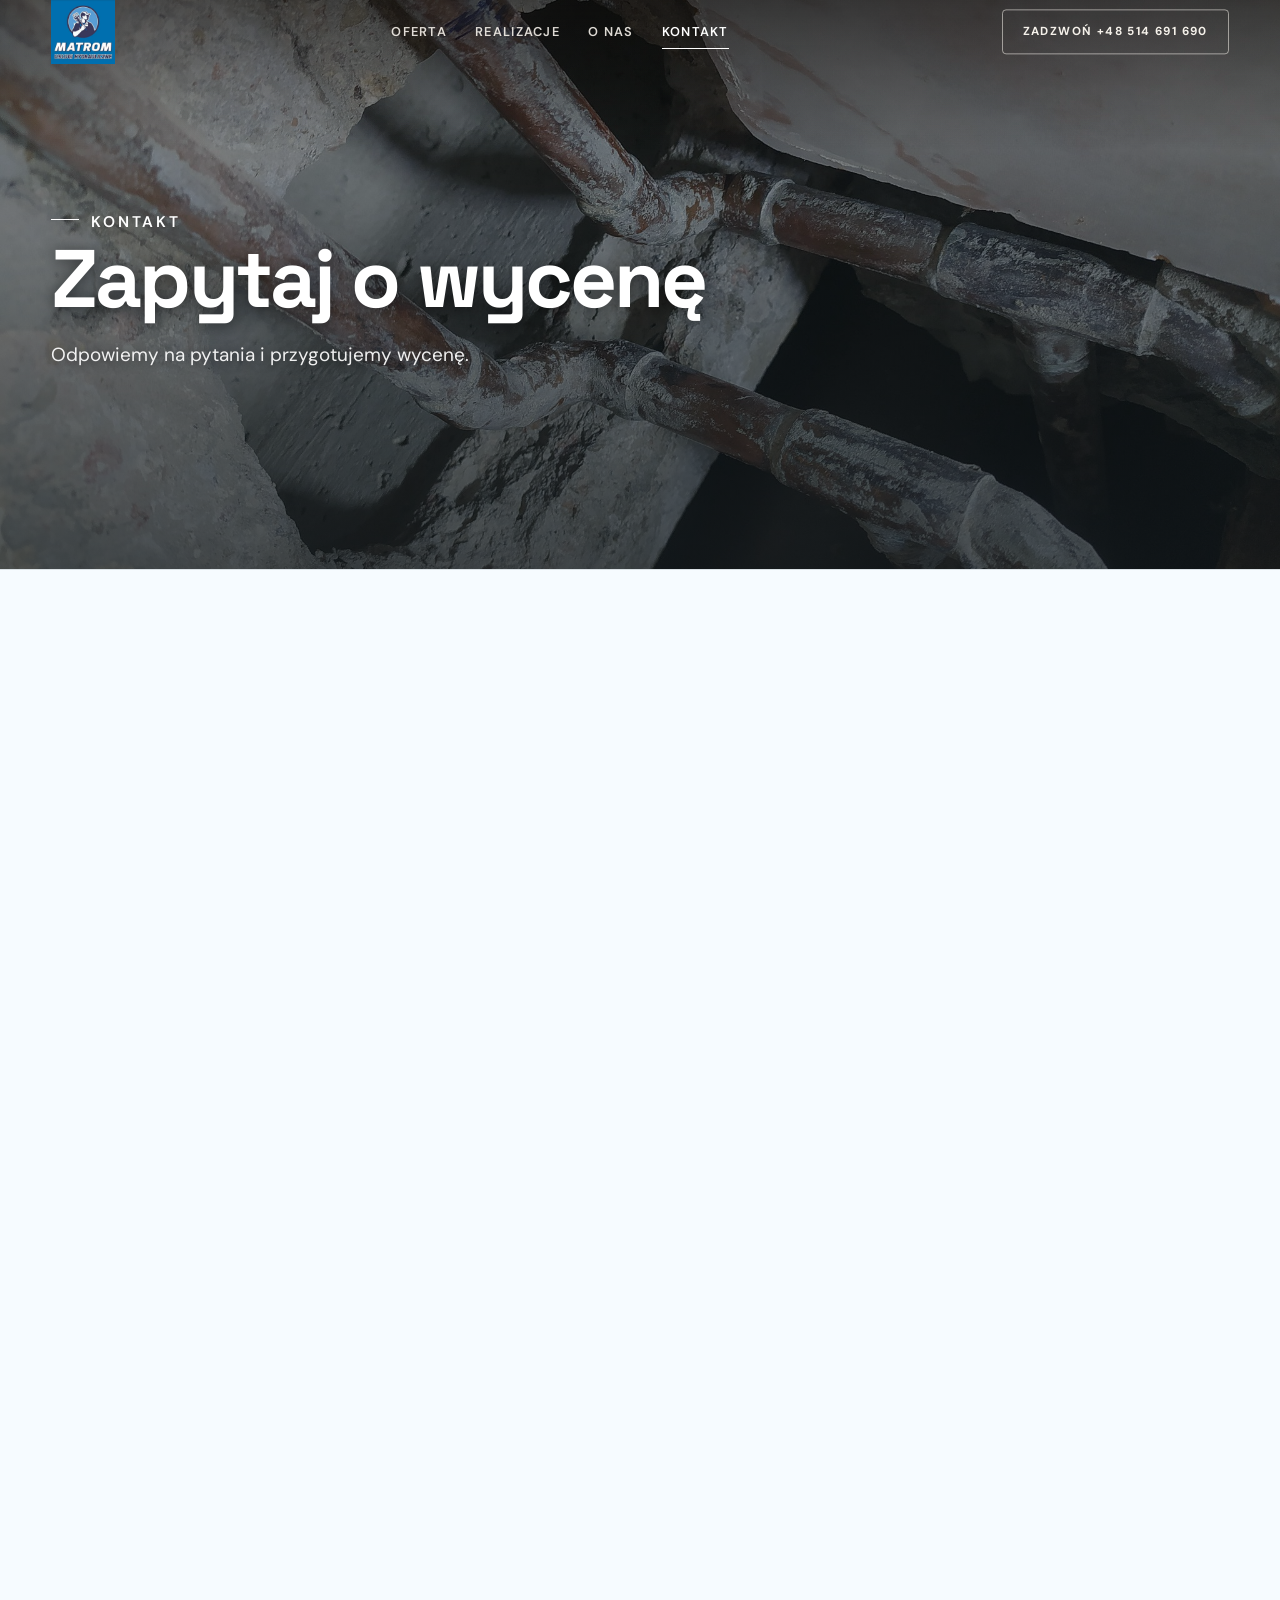
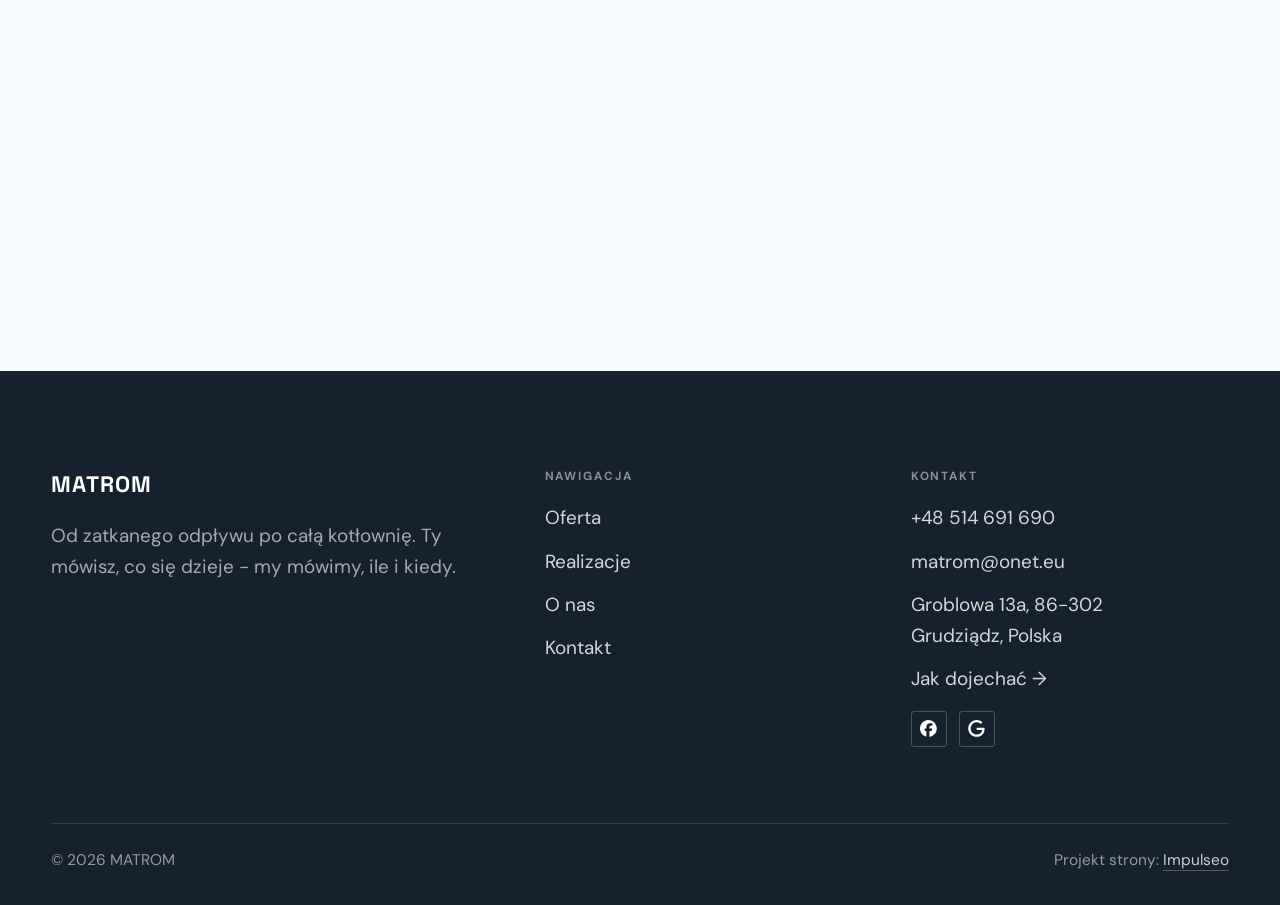
==== kontakt.html @ 79062c72 "Strona demo: matrom" ====
<!DOCTYPE html>
<html lang="pl">
<head>
<meta charset="UTF-8">
<meta name="viewport" content="width=device-width, initial-scale=1.0">
<title>Kontakt - MATROM</title>
<meta name="description" content="Kontakt MATROM - Groblowa 13a, 86-302 Grudziądz, Polska">
<link rel="canonical" href="https://kris20032.github.io/matrom/kontakt.html">
<meta name="robots" content="noindex, nofollow">
<meta property="og:type" content="website">
<meta property="og:locale" content="pl_PL">
<meta property="og:site_name" content="MATROM">
<meta property="og:title" content="Kontakt - MATROM">
<meta property="og:description" content="Kontakt MATROM - Groblowa 13a, 86-302 Grudziądz, Polska">
<meta property="og:url" content="https://kris20032.github.io/matrom/kontakt.html">
<meta property="og:image" content="https://kris20032.github.io/matrom/img/og.jpg">
<meta property="og:image:width" content="1200">
<meta property="og:image:height" content="630">
<meta name="twitter:card" content="summary_large_image">
<link rel="preconnect" href="https://fonts.googleapis.com">
<link rel="preconnect" href="https://fonts.gstatic.com" crossorigin>
<link href="https://fonts.googleapis.com/css2?family=Space+Grotesk:wght@500;600;700&family=DM+Sans:opsz,wght@9..40,400;9..40,500;9..40,600&display=swap" rel="stylesheet">
<link rel="stylesheet" href="assets/styles.css?v=ff5a35a8">
</head>
<body>

<header class="nav">
  <div class="wrap nav-inner">
    <a class="brand brand-has-logo" href="index.html"><img class="brand-logo" src="img/logo.jpg" alt="MATROM" width="720" height="720" decoding="async"></a>
    <nav class="nav-links">
      <a href="oferta.html">Oferta</a>
      <a href="realizacje.html">Realizacje</a>
      <a href="o-nas.html">O nas</a>
      <a href="kontakt.html" class="active" aria-current="page">Kontakt</a>
      <a href="tel:+48514691690" class="btn btn-accent">Zadzwoń +48 514 691 690</a>
    </nav>
    <button class="nav-toggle" aria-label="Menu"><span></span><span></span><span></span></button>
  </div>
</header>

<main>
<section class="pagehead">
  <img src="img/g1.jpg" alt="MATROM - Zapytaj o wycenę" width="2048" height="1536" decoding="async">
  <div class="wrap">
    <span class="eyebrow">Kontakt</span>
    <h1>Zapytaj o wycenę</h1>
    <p>Odpowiemy na pytania i przygotujemy wycenę.</p>
  </div>
</section>
<section>
  <div class="wrap contact-grid">
    <div class="reveal">
      <span class="eyebrow">Dane kontaktowe</span>
      <h2 style="margin:var(--space-4) 0 var(--space-6)">MATROM</h2>
      <div class="info-list">
        <div class="info-row"><div class="ic"><svg class="ico-tel" width="16" height="16" viewBox="0 0 24 24" fill="none" aria-hidden="true"><path d="M6.6 10.8a15.5 15.5 0 0 0 6.6 6.6l2.2-2.2a1 1 0 0 1 1-.24 11.4 11.4 0 0 0 3.6.58 1 1 0 0 1 1 1V20a1 1 0 0 1-1 1A17 17 0 0 1 3 4a1 1 0 0 1 1-1h3.5a1 1 0 0 1 1 1c0 1.25.2 2.46.58 3.6a1 1 0 0 1-.25 1l-2.23 2.2Z" fill="currentColor"/></svg></div><div><div class="lbl">Telefon</div><a class="val" href="tel:+48514691690">+48 514 691 690</a></div></div>
        <div class="info-row"><div class="ic"><svg class="ico-mail" width="16" height="16" viewBox="0 0 24 24" fill="none" aria-hidden="true"><rect x="3.2" y="5.5" width="17.6" height="13" rx="1.6" stroke="currentColor" stroke-width="1.6"/><path d="M4 7l8 6 8-6" stroke="currentColor" stroke-width="1.6" stroke-linecap="round" stroke-linejoin="round"/></svg></div><div><div class="lbl">E-mail</div><a class="val" href="mailto:matrom@onet.eu">matrom@onet.eu</a></div></div>
        <div class="info-row"><div class="ic"><svg class="ico-pin" width="16" height="16" viewBox="0 0 24 24" fill="none" aria-hidden="true"><path d="M12 21s7-6.1 7-11.5A7 7 0 0 0 5 9.5C5 14.9 12 21 12 21Z" stroke="currentColor" stroke-width="1.6" fill="none"/><circle cx="12" cy="9.5" r="2.4" fill="currentColor"/></svg></div><div><div class="lbl">Adres</div><div class="val">Groblowa 13a, 86-302 Grudziądz, Polska</div></div></div>
      </div>
    </div>
    <div class="reveal">
      <form class="form" action="https://formsubmit.co/matrom@onet.eu" method="POST">
        <input type="hidden" name="_subject" value="Zapytanie ze strony MATROM">
        <input type="hidden" name="_captcha" value="false">
        <input type="hidden" name="_template" value="table">
        <div class="fld"><label for="name">Imię / firma</label><input id="name" name="name" type="text" placeholder="np. Jan Kowalski" required></div>
        <div class="fld"><label for="email">E-mail</label><input id="email" name="email" type="email" placeholder="adres@email.pl" required></div>
        <div class="fld"><label for="phone">Telefon</label><input id="phone" name="phone" type="tel" placeholder="+48 ..."></div>
        <div class="fld"><label for="msg">Czego dotyczy zapytanie?</label><textarea id="msg" name="message" placeholder="Napisz krótko, w czym możemy pomóc" required></textarea></div>
        <button type="submit" class="btn btn-accent" style="width:100%;justify-content:center">Wyślij zapytanie <span class="arr">→</span></button>
        <p class="note">Wiadomość trafi bezpośrednio do nas. Można też zadzwonić: +48 514 691 690.</p>
      </form>
    </div>
  </div>
</section>
<section style="padding-top:0">
  <div class="wrap reveal">
    <iframe class="map" title="MATROM - Grudziądz" src="https://maps.google.com/maps?q=53.4782203%2C18.7624123&z=15&output=embed" loading="lazy" referrerpolicy="no-referrer-when-downgrade"></iframe>
  </div>
</section>
</main>

<footer>
  <div class="wrap">
    <div class="foot-grid">
      <div class="foot-brand">
        <div class="name">MATROM</div>
        <p>Od zatkanego odpływu po całą kotłownię. Ty mówisz, co się dzieje - my mówimy, ile i kiedy.</p>
      </div>
      <div class="foot-col">
        <h4>Nawigacja</h4>
        <a href="oferta.html">Oferta</a>
        <a href="realizacje.html">Realizacje</a>
        <a href="o-nas.html">O nas</a>
        <a href="kontakt.html">Kontakt</a>
      </div>
      <div class="foot-col">
        <h4>Kontakt</h4>
        <a href="tel:+48514691690">+48 514 691 690</a>
        <a href="mailto:matrom@onet.eu">matrom@onet.eu</a>
        <p>Groblowa 13a, 86-302 Grudziądz, Polska</p>
        <a href="https://maps.google.com/?cid=7951324744864087334&g_mp=Cidnb29nbGUubWFwcy5wbGFjZXMudjEuUGxhY2VzLlNlYXJjaFRleHQQAhgEIAA" target="_blank" rel="noopener">Jak dojechać →</a>
      <div class="foot-soc">
        <a class="soc" href="https://www.facebook.com/MatromMateuszWisniewski/?locale=pl_PL" target="_blank" rel="noopener" aria-label="Facebook - MATROM"><svg viewBox="0 0 24 24" aria-hidden="true" focusable="false"><path d="M9.101 23.691v-7.98H6.627v-3.667h2.474v-1.58c0-4.085 1.848-5.978 5.858-5.978.401 0 .955.042 1.468.103a8.68 8.68 0 0 1 1.141.195v3.325a8.623 8.623 0 0 0-.653-.036 26.805 26.805 0 0 0-.733-.009c-.707 0-1.259.096-1.675.309a1.686 1.686 0 0 0-.679.622c-.258.42-.374.995-.374 1.752v1.297h3.919l-.386 2.103-.287 1.564h-3.246v8.245C19.396 23.238 24 18.179 24 12.044c0-6.627-5.373-12-12-12s-12 5.373-12 12c0 5.628 3.874 10.35 9.101 11.647Z" fill="currentColor"/></svg></a>
        <a class="soc" href="https://maps.google.com/?cid=7951324744864087334&g_mp=Cidnb29nbGUubWFwcy5wbGFjZXMudjEuUGxhY2VzLlNlYXJjaFRleHQQAhgEIAA" target="_blank" rel="noopener" aria-label="Google - MATROM"><svg viewBox="0 0 24 24" aria-hidden="true" focusable="false"><path d="M12.48 10.92v3.28h7.84c-.24 1.84-.853 3.187-1.787 4.133-1.147 1.147-2.933 2.4-6.053 2.4-4.827 0-8.6-3.893-8.6-8.72s3.773-8.72 8.6-8.72c2.6 0 4.507 1.027 5.907 2.347l2.307-2.307C18.747 1.44 16.133 0 12.48 0 5.867 0 .307 5.387.307 12s5.56 12 12.173 12c3.573 0 6.267-1.173 8.373-3.36 2.16-2.16 2.84-5.213 2.84-7.667 0-.76-.053-1.467-.173-2.053H12.48z" fill="currentColor"/></svg></a>
      </div>
      </div>
    </div>
    <div class="foot-bot">
      <span>© 2026 MATROM</span>
      <span>Projekt strony: <a class="foot-credit" href="https://impulseo.pl" target="_blank" rel="noopener">Impulseo</a></span>
    </div>
  </div>
</footer>
<div class="sticky-call"><a class="sc-call" href="tel:+48514691690"><svg class="ico-tel" width="16" height="16" viewBox="0 0 24 24" fill="none" aria-hidden="true"><path d="M6.6 10.8a15.5 15.5 0 0 0 6.6 6.6l2.2-2.2a1 1 0 0 1 1-.24 11.4 11.4 0 0 0 3.6.58 1 1 0 0 1 1 1V20a1 1 0 0 1-1 1A17 17 0 0 1 3 4a1 1 0 0 1 1-1h3.5a1 1 0 0 1 1 1c0 1.25.2 2.46.58 3.6a1 1 0 0 1-.25 1l-2.23 2.2Z" fill="currentColor"/></svg> Zadzwoń</a><a class="sc-quote" href="kontakt.html">Umów termin</a></div>
<div class="demo-wazne" data-do="2026-10-12" data-cykl="3" hidden><svg class="dw-ico" width="13" height="13" viewBox="0 0 24 24" fill="none" aria-hidden="true"><circle cx="12" cy="12" r="8.6" stroke="currentColor" stroke-width="1.8"/><path d="M12 7.2V12l3.3 2" stroke="currentColor" stroke-width="1.8" stroke-linecap="round"/></svg><span class="dw-txt"></span></div>

<script src="assets/main.js"></script>
</body>
</html>
---- assets/styles.css ----
/* ============================================================
   STOLBASZ — premium, architektoniczny B2B fit-out
   Jasna paleta, zero brązu. System wg premium-web-craft.
   Projekt strony: Impulseo (impulseo.pl)
   ============================================================ */

:root{
  /* PALETA — jasna, architektoniczna, chłodna */
  --paper:#F4F6F8;          /* główne tło */
  --paper-2:#E7EBEF;        /* sekcje alternatywne (chłodny jasny szary) */
  --paper-3:#E7EBEF;        /* delikatne wypełnienia */
  --ink:#15212E;            /* tekst główny — chłodny grafit */
  --ink-soft:#243443;       /* nagłówki drugorzędne */
  --muted:#6B7785;          /* tekst poboczny */
  --line:rgba(21,33,46,.12);/* hairline */
  --accent:#E8A317;         /* stonowany petrol-slate — jedyny akcent */
  --accent-d:#C9870C;
  --accent-soft:rgba(232,163,23,.10);
  --dark:#15212E;           /* sekcje ciemne (stopka/CTA) */

  /* HOVER ZDJĘĆ — JEDEN standard dla całego silnika (decyzja K. 04.08.2026, artefakt z wariantami).
     AKTUALNE (K.+Szymon 09.08.2026, wybór z artefaktu 6 wariantów): zoom 1.05 przy 1.4s -
     przy tak długim czasie mocniejszy kadr NIE skacze, tylko „oddycha". Poprzedni standard
     (1.02 / .55s z 04.08) odbierany jako dynamiczny i szybki.
     Spoczynek lekko przygaszony, ale TYLKO tam, gdzie jest mysz (@media hover:hover) —
     na telefonie zdjęcia zostają w pełnej jasności. */
  --img-zoom:1.05;                   /* K.+Szymon 09.08: wariant F z artefaktu porównawczego */
  --img-rest:brightness(.95) saturate(.99);
  --img-hot:brightness(1.06) saturate(1.05);
  --img-dur:1.4s;                    /* K.+Szymon 09.08 (wariant F): powoli = elegancko */
  --img-ease:cubic-bezier(.16,.84,.44,1);  /* miękki ogon, efekt „oddychania" */

  /* ODSTĘPY — skala 4/8 */
  --space-1:4px; --space-2:8px; --space-3:12px; --space-4:16px; --space-5:24px;
  --space-6:32px; --space-7:48px; --space-8:64px; --space-9:96px; --space-10:128px;

  /* TYPOGRAFIA — fluid clamp() (skala podbita 16.07.2026: większe, czytelniejsze litery — uwaga Adama) */
  --text-sm:clamp(.9rem,.87rem + .12vw,1rem);
  --text-base:clamp(1.08rem,1.04rem + .18vw,1.2rem);
  --text-lg:clamp(1.24rem,1.15rem + .34vw,1.44rem);
  --text-h3:clamp(1.34rem,1.22rem + .55vw,1.66rem);
  --text-h2:clamp(2.1rem,1.66rem + 2.1vw,3.1rem);
  --text-h1:clamp(2.9rem,2.1rem + 4vw,5.1rem);

  /* PROMIENIE — architektoniczne, raczej ostre */
  --r-sm:3px; --r-md:6px; --r-lg:10px;

  /* RUCH */
  --ease:cubic-bezier(.25,.46,.45,.94); --dur:.24s;

  /* CIENIE — miękkie, warstwowe */
  --sh-sm:0 1px 2px rgba(16,24,32,.04), 0 2px 8px rgba(16,24,32,.05);
  --sh-md:0 2px 6px rgba(16,24,32,.05), 0 12px 28px -8px rgba(16,24,32,.12);
  --sh-lg:0 6px 14px rgba(16,24,32,.07), 0 26px 56px -18px rgba(16,24,32,.22);

  --hairline:1px solid var(--line);

  --font-display:'Space Grotesk','Inter',sans-serif;
  --font-body:'DM Sans','Inter',sans-serif;
}

*{box-sizing:border-box;margin:0;padding:0}
html{scroll-behavior:smooth}
body{
  font-family:var(--font-body);
  font-size:var(--text-base);
  line-height:1.65;
  color:var(--ink);
  background:var(--paper);
  -webkit-font-smoothing:antialiased;
  text-rendering:optimizeLegibility;
}
img{max-width:100%;height:auto;display:block}  /* height:auto = width/height z atrybutów trzyma proporcje (TOP#12) */
a{color:inherit;text-decoration:none}

.wrap{width:min(92%,1180px);margin-inline:auto}
section{padding-block:clamp(52px,6.5vw,96px)}

h1,h2,h3{font-family:var(--font-display);font-weight:700;line-height:1.08;letter-spacing:-.02em;color:var(--ink)}
h1{font-size:var(--text-h1);letter-spacing:-.035em}
h2{font-size:var(--text-h2);letter-spacing:-.025em}
h3{font-size:var(--text-h3)}
/* MIARA — długość wiersza. WCAG 2.2 SC 1.4.8: max 80 znaków; Butterick: 45–90.
   68ch daje realnie 72–78 znaków polskiego tekstu, czyli z zapasem pod granicą.
   Wcześniej limit miał TYLKO <p> — <li>, <blockquote> i <dd> nie miały żadnego,
   i to jedyny powód, dla którego 23 bloki na dwóch oddanych stronach jadą po
   83–106 znaków w wierszu (pomiar 07.08.2026, bramka `miara`).
   ⚠️ Listy i definicje ograniczamy TYLKO bez klasy: `ul`/`ol` z klasą to u nas
   układ (siatki kafli, menu), a nie tekst ciągły — tam miarę wyznacza układ. */
/* 60ch, nie 68ch (K. 10.08): po zmianie fontów na węższe kroje (DM Sans i spółka)
   w 68ch mieściło się ~90 znaków - bramka pikselowa słusznie zgłaszała przekroczenie
   granicy 80. Pomiar na żywej przeglądarce: 60ch = 90 znaków, 53ch = ~78 znaków, czyli normę WCAG 1.4.8. */
:root{ --miara:53ch }
p{max-width:min(100%,var(--miara))}
blockquote,
ul:not([class])>li, ol:not([class])>li,
dl:not([class])>dd{max-width:min(100%,var(--miara))}

/* ⚠️ Świadomie BEZ wyjątku `.tile p,.card p,.svc p{max-width:none}`, choć nasuwa się sam:
   te akapity BYŁY już ograniczone (stare `p{max-width:65ch}`), więc „wyjątek" nie odblokowałby
   niczego nowego — tylko ROZLUŹNIŁ stan sprzed zmiany na wszystkich demach naraz.
   `figcaption` żadna z reguł wyżej nie dotyczy, więc też nie potrzebuje zwolnienia. */

/* ŁAMANIE. `balance` wyrównuje długości wierszy w nagłówku, `pretty` pilnuje ostatniego
   wiersza akapitu, żeby nie został w nim jeden wyraz. Obsługiwane od Chrome 117 /
   Safari 17.5; starsze przeglądarki po prostu ignorują tę własność.
   `text-wrap:pretty` nie występowało dotąd ANI RAZ w silniku ani w repo klientów. */
h1,h2,h3,.lead,.lede{text-wrap:balance}
p,li,blockquote,dd{text-wrap:pretty}

.eyebrow{
  font-family:var(--font-body);
  font-size:var(--text-sm);
  font-weight:600;
  letter-spacing:.18em;
  text-transform:uppercase;
  color:var(--accent);
  display:inline-flex;align-items:center;gap:var(--space-3);
}
/* flex:none + margin-top = kreska trzyma się PIERWSZEJ linii. Wcześniej align-items:center
   centrowało ją względem całego bloku i przy zawinięciu (długi kicker typu
   „…WNĘTRZ · LESZNO · OD 2019") druga linia lądowała z brzydkim wcięciem. */
.eyebrow{align-items:flex-start}
.eyebrow>*,.eyebrow{text-wrap:balance}   /* dlugi kicker lamal sie na sierote typu samo „2019" w drugiej linii */
.eyebrow::before{content:"";width:28px;height:1px;background:var(--accent);display:inline-block;flex:none;margin-top:.62em}

.muted{color:var(--muted)}
.lead{font-size:var(--text-lg);line-height:1.55;color:var(--ink-soft);max-width:50ch}

/* ---------- BUTTONS ---------- */
.btn{
  display:inline-flex;align-items:center;gap:var(--space-2);
  font-weight:600;font-size:var(--text-sm);letter-spacing:.02em;
  padding:var(--space-4) var(--space-6);
  border-radius:var(--r-sm);
  transition:transform var(--dur) var(--ease),box-shadow var(--dur) var(--ease),background var(--dur) var(--ease);
  cursor:pointer;border:1px solid transparent;
}
.btn-accent{background:var(--accent);color:#fff;box-shadow:var(--sh-sm)}
.btn-accent:hover{background:var(--accent-d);transform:translateY(-2px);box-shadow:var(--sh-md)}
.btn-accent:active{transform:translateY(0);box-shadow:var(--sh-sm)}
.btn-ghost{background:transparent;color:var(--ink);border-color:var(--line)}
.btn-ghost:hover{border-color:var(--accent);color:var(--accent);transform:translateY(-2px)}
.btn-light{background:#fff;color:var(--ink);box-shadow:var(--sh-sm)}
.btn-light:hover{transform:translateY(-2px);box-shadow:var(--sh-md)}
.btn .arr{transition:transform var(--dur) var(--ease)}
.btn:hover .arr{transform:translateX(4px)}

/* ---------- NAV ---------- */
.nav{
  position:sticky;top:0;z-index:50;
  background:color-mix(in srgb,var(--paper) 88%,transparent);
  backdrop-filter:saturate(140%) blur(10px);
  border-bottom:var(--hairline);
}
.nav-inner{display:flex;align-items:center;justify-content:space-between;gap:var(--space-5);height:72px}
/* ANTY-NACHODZENIE (K. 05.08.2026): długa nazwa firmy + przycisk z pełnym numerem nie mieściły się w pasku
   i flex ściskał linki PONIŻEJ ich treści - "Kontakt" wchodził na ramkę "Zadzwoń +48 ...". Teraz ustępuje
   nazwa marki (skrót wielokropkiem), a menu i przycisk nigdy się nie kurczą ani nie zachodzą na siebie. */
.brand{display:flex;flex-direction:column;line-height:1;min-width:0;flex:0 1 auto}
.brand .name{font-family:var(--font-display);font-weight:800;font-size:1.35rem;letter-spacing:.04em;white-space:nowrap;overflow:hidden;text-overflow:ellipsis}
.brand .sub{font-size:.62rem;letter-spacing:.34em;text-transform:uppercase;color:var(--muted);margin-top:5px;white-space:nowrap;overflow:hidden;text-overflow:ellipsis}
.nav-links{display:flex;align-items:center;gap:var(--space-6);flex:0 0 auto}
.nav-links a{font-size:var(--text-sm);font-weight:500;color:var(--ink-soft);position:relative;padding-block:4px;white-space:nowrap;transition:color var(--dur) var(--ease)}
.nav-links a::after{content:"";position:absolute;left:0;bottom:0;width:0;height:1.5px;background:var(--accent);transition:width var(--dur) var(--ease)}
.nav-links a:hover,.nav-links a.active{color:var(--ink)}
.nav-links a:hover::after,.nav-links a.active::after{width:100%}
.nav-links .btn{padding:var(--space-2) var(--space-5)}
/* przyciski w nav: właściwy kolor (przebij .nav-links a) + bez podkreślenia */
.nav-links a.btn-accent{color:#fff}
.nav-links a.btn-ghost,.nav-links a.btn-light{color:var(--ink)}
/* CTA w pasku: NIE podkreślenie spod linków menu, ale ten sam przelatujący błysk,
   co na wszystkich innych przyciskach (zgłoszenie K. 13.08.2026 - „na hero jest efekt
   światła przechodzącego przez przycisk, na navbarze go nie ma, a mają być identyczne").
   Reguła `.nav-links a::after` jest silniejsza od `.btn::after`, więc trzeba jej
   geometrię wyzerować i wpisać połysk z nazwy - samo `display:none` gasiło efekt. */
.nav-links a.btn::after{
  display:block;content:"";position:absolute;inset:0;z-index:-1;pointer-events:none;
  width:auto;height:auto;border-radius:inherit;   /* kasuje geometrię podkreślenia (width:0;height:1.5px) */
  background:linear-gradient(100deg,transparent 32%,rgba(255,255,255,.20) 50%,transparent 68%);
  translate:-120% 0}
@media (prefers-reduced-motion:no-preference){
  .nav-links a.btn:hover::after{translate:120% 0;transition:translate .75s var(--mt-ease,cubic-bezier(.16,.84,.44,1))}
}
.nav-toggle{display:none;background:none;border:none;cursor:pointer;flex-direction:column;gap:5px;padding:8px}
.nav-toggle span{width:24px;height:2px;background:var(--ink);transition:var(--dur)}
/* Ciasny zakres MIĘDZY menu mobilnym a pełnym pulpitem: zbijamy odstępy i nazwę marki,
   żeby wszystko zmieściło się naturalnie, zanim w ogóle dojdzie do skracania wielokropkiem. */
@media(max-width:1280px) and (min-width:921px){
  .nav-links{gap:var(--space-4)}
  .nav-links .btn{padding:var(--space-2) var(--space-4)}
  .brand .name{font-size:1.15rem}
}

/* ---------- HERO (split) ---------- */
.hero{position:relative;overflow:hidden;border-bottom:var(--hairline)}
.hero-grid{display:grid;grid-template-columns:1.05fr .95fr;gap:clamp(24px,4vw,60px);align-items:center;
  padding-block:clamp(36px,4.5vw,64px)}
.hero-copy .eyebrow{margin-bottom:var(--space-5)}
.hero-copy h1{margin-bottom:var(--space-5)}
.hero-copy .lead{margin-bottom:var(--space-7)}
.hero-actions{display:flex;flex-wrap:wrap;gap:var(--space-4)}
.hero-art{position:relative;aspect-ratio:4/3;border-radius:var(--r-lg);overflow:hidden;box-shadow:var(--sh-lg)}
.hero-art img{width:100%;height:100%;object-fit:cover}
.hero-art::after{content:"";position:absolute;inset:0;background:linear-gradient(180deg,transparent 55%,rgba(18,24,28,.28))}
.hero-badge{position:absolute;left:var(--space-5);bottom:var(--space-5);z-index:2;
  background:rgba(252,252,251,.94);backdrop-filter:blur(4px);
  border-radius:var(--r-md);padding:var(--space-4) var(--space-5);box-shadow:var(--sh-md);max-width:78%}
.hero-badge strong{display:block;font-family:var(--font-display);font-size:1rem;letter-spacing:-.01em}
.hero-badge span{font-size:var(--text-sm);color:var(--muted)}

/* ---------- HERO duży / kinowy (strona główna) ---------- */
.hero-cine{position:relative;min-height:clamp(560px,82vh,840px);min-height:clamp(560px,82svh,840px);display:flex;align-items:center;overflow:hidden;border-bottom:var(--hairline)}
.hero-cine>img{position:absolute;inset:0;width:100%;height:100%;object-fit:cover;z-index:0}
.hero-cine::after{content:"";position:absolute;inset:0;z-index:1;
  background:linear-gradient(95deg,rgba(13,18,23,.86) 0%,rgba(13,18,23,.64) 32%,rgba(13,18,23,.24) 62%,rgba(13,18,23,.04) 100%)}
.hero-cine .wrap{position:relative;z-index:2;padding-block:var(--space-8)}
.hero-cine .hero-copy{max-width:660px}
.hero-cine .eyebrow{color:#fff;margin-bottom:var(--space-5)}
.hero-cine .eyebrow::before{background:#fff}
.hero-cine h1{color:#fff;margin-bottom:var(--space-5);font-size:clamp(2.9rem,2rem + 4.4vw,5.2rem);text-wrap:balance}
.hero-cine .lead{color:rgba(255,255,255,.92);max-width:48ch;margin-bottom:var(--space-7)}
.hero-cine .hero-actions{display:flex;flex-wrap:wrap;gap:var(--space-4)}
/* NISKIE OKNO (laptop z dokiem i paskami przeglądarki ma ~700-780 px wysokości widoku):
   H1 do 5.2rem + długi lead nie mieściły się i przyciski wypadały POD krawędź ekranu -
   klient widział stronę bez ani jednego CTA. Skalujemy w dół, zamiast przycinać treść. */
@media(min-width:821px) and (max-height:820px){
  .hero-cine{min-height:clamp(520px,94svh,780px)}
  .hero-cine .wrap{padding-block:var(--space-6)}
  .hero-cine h1{font-size:clamp(2.2rem,1.5rem + 2.6vw,3.6rem);margin-bottom:var(--space-4)}
  .hero-cine .eyebrow{margin-bottom:var(--space-4)}
  .hero-cine .lead{margin-bottom:var(--space-5);max-width:44ch}
}
@media(max-width:680px){
  .hero-cine{min-height:clamp(520px,76vh,640px);min-height:clamp(520px,76svh,640px);align-items:flex-end}
  .hero-cine::after{background:linear-gradient(0deg,rgba(13,18,23,.9) 6%,rgba(13,18,23,.45) 55%,rgba(13,18,23,.25) 100%)}
  .hero-cine .wrap{padding-bottom:var(--space-9)}
  /* TELEFON (~90% oglądających): lead potrafił zająć 8 linii i zepchnąć CTA poza pierwszy ekran.
     Zwężamy interlinię i skalę - treści nie ucinamy, bo to ona sprzedaje. */
  .hero-cine .lead{font-size:.98rem;line-height:1.5;margin-bottom:var(--space-5)}
  .hero-cine .eyebrow{font-size:.72rem;letter-spacing:.13em;margin-bottom:var(--space-4)}
  .hero-cine .eyebrow::before{width:20px}
  .hero-cine h1{margin-bottom:var(--space-4)}
}

/* full-bleed hero variant (podstrony) */
.pagehead{position:relative;min-height:46vh;min-height:46svh;display:flex;align-items:flex-end;overflow:hidden;border-bottom:var(--hairline)}
.pagehead img{position:absolute;inset:0;width:100%;height:100%;object-fit:cover}
/* 10.08.2026 (decyzja K.): mocniejsze przyciemnienie + cień pod tekstem. Bramka mierzyła na
   nagłówkach podstron 3,38-3,43:1 przy wymaganych 4,5 — jasne zdjęcie (hala, śnieg, niebo)
   podchodziło pod biały tekst. Zdjęcia klientów są różne, więc kontrast musi dawać WARSTWA,
   a nie szczęśliwy dobór kadru. */
.pagehead::after{content:"";position:absolute;inset:0;background:linear-gradient(180deg,rgba(18,24,28,.40),rgba(18,24,28,.76))}
.pagehead .wrap{position:relative;z-index:2;padding-block:var(--space-9);color:#fff}
.pagehead h1{color:#fff;max-width:18ch;text-shadow:0 2px 16px rgba(0,0,0,.55)}
.pagehead .eyebrow{color:#fff}
.pagehead .eyebrow::before{background:#fff}
.pagehead p{color:rgba(255,255,255,.92);margin-top:var(--space-4);max-width:54ch;text-shadow:0 1px 12px rgba(0,0,0,.5)}

/* ---------- STRIP (pasek skrótów / liczby) ---------- */
.strip{background:var(--dark);color:#fff}
/* PASEK HASEŁ — standard 04.08.2026 (decyzja K.): 5 haseł w JEDNYM rzędzie, tekst WYŚRODKOWANY,
   węższe marginesy boczne niż reszta strony (pasek ma iść szerzej), równe wysokości kolumn. */
.strip .wrap{width:min(96%,1440px);display:grid;grid-template-columns:repeat(5,1fr);
  gap:var(--space-5);padding-block:var(--space-7);align-items:stretch}
.strip .item .k{font-family:var(--font-display);font-size:clamp(1.05rem,.82rem + .85vw,1.55rem);
  font-weight:800;letter-spacing:-.02em;color:#fff;line-height:1.18;text-wrap:balance}
.strip .item .v{font-size:var(--text-sm);color:rgba(255,255,255,.66);margin-top:var(--space-2);line-height:1.4}
.strip .item{border-left:2px solid var(--accent);padding-inline:var(--space-4);
  text-align:center;display:flex;flex-direction:column;justify-content:center}
/* liczba kolumn = liczba haseł, żeby ostatnie nie zostawało samo w drugim rzędzie.
   Klasę n-N nadaje multipage.py; domyślnie (bez klasy) pasek jest 5-kolumnowy. */
.strip.n-2 .wrap{grid-template-columns:repeat(2,1fr)}
.strip.n-3 .wrap{grid-template-columns:repeat(3,1fr)}
.strip.n-4 .wrap{grid-template-columns:repeat(4,1fr);gap:var(--space-6)}
.strip.n-4 .item .k{font-size:clamp(1.3rem,1rem + 1.1vw,2rem)}
.strip.n-6 .wrap{grid-template-columns:repeat(6,1fr);gap:var(--space-4)}
.strip.n-6 .item .k{font-size:clamp(.98rem,.8rem + .7vw,1.35rem)}
/* równe łamanie: zamiast "długa linia + jedno słowo" obie linie zbliżonej długości */
.strip .item .k{text-wrap:balance}

/* ---------- SECTION HEAD ---------- */
.head{max-width:48rem;margin-bottom:var(--space-8)}
.head.center{margin-inline:auto;text-align:center}
.head .eyebrow{margin-bottom:var(--space-4)}
.head h2{margin-bottom:var(--space-4)}
.head p{color:var(--muted);font-size:var(--text-lg);line-height:1.55}
.head.center p{margin-inline:auto}

/* ---------- INTRO SPLIT ---------- */
.split{display:grid;grid-template-columns:.92fr 1.08fr;gap:clamp(28px,5vw,80px);align-items:center}
.split.rev{grid-template-columns:1.08fr .92fr}
.split.rev .split-art{order:-1}
.split-art{position:relative;aspect-ratio:5/4;border-radius:var(--r-lg);overflow:hidden;box-shadow:var(--sh-lg)}
.split-art img{width:100%;height:100%;object-fit:cover}
.split-copy h2{margin-bottom:var(--space-5)}
.split-copy p+p{margin-top:var(--space-4)}
.split-copy .btn{margin-top:var(--space-6)}

/* ---------- SERVICES (zakres) ---------- */
.svc-grid{display:grid;grid-template-columns:repeat(auto-fit,minmax(280px,1fr));gap:var(--space-5)}
.svc{background:#fff;border:var(--hairline);border-radius:var(--r-md);padding:var(--space-7) var(--space-6);
  transition:transform var(--dur) var(--ease),box-shadow var(--dur) var(--ease),border-color var(--dur) var(--ease);
  position:relative;overflow:hidden}
.svc::before{content:"";position:absolute;left:0;top:0;width:3px;height:0;background:var(--accent);transition:height var(--dur) var(--ease)}
.svc:hover{transform:translateY(-4px);box-shadow:var(--sh-md);border-color:transparent}
.svc:hover::before{height:100%}
.svc .ic{font-family:var(--font-display);font-size:.8rem;font-weight:700;letter-spacing:.12em;color:var(--accent);margin-bottom:var(--space-4)}
.svc h3{margin-bottom:var(--space-3);font-size:1.22rem}
.svc p{color:var(--muted);font-size:var(--text-base);line-height:1.6}

/* big detailed service rows */
.svc-row{display:grid;grid-template-columns:.8fr 1.2fr;gap:clamp(20px,4vw,60px);align-items:center;padding-block:var(--space-8)}
.svc-row+.svc-row{border-top:var(--hairline)}
.svc-row.rev{grid-template-columns:1.2fr .8fr}
/* Naprzemienny układ wierszy oferty: co drugi wiersz ma zdjęcie po PRAWEJ.
   Było `order:-1` — martwy kod, bo zdjęcie i tak jest pierwszym dzieckiem w HTML,
   więc wszystkie wiersze wyglądały identycznie (zdjęcie zawsze z lewej), a `rev`
   zmieniało tylko szerokość kolumn. Znalezione 29.07.2026 przy różnicowaniu kierunków
   animacji (pomiar pozycji: art.mid 390/502 przy row.mid 756 — zawsze lewa strona). */
.svc-row.rev .svc-row-art{order:2}
.svc-row-art{aspect-ratio:4/3;border-radius:var(--r-md);overflow:hidden;box-shadow:var(--sh-md)}
.svc-row-art img{width:100%;height:100%;object-fit:cover}
.svc-row h3{font-size:1.5rem;margin-bottom:var(--space-4)}
.svc-row .num{font-family:var(--font-display);font-size:.85rem;font-weight:700;letter-spacing:.14em;color:var(--accent);display:block;margin-bottom:var(--space-3)}
.svc-row ul{list-style:none;margin-top:var(--space-4);display:flex;flex-direction:column;gap:var(--space-2)}
.svc-row li{position:relative;padding-left:var(--space-5);color:var(--muted);font-size:var(--text-base)}
.svc-row li::before{content:"";position:absolute;left:0;top:.62em;width:8px;height:1px;background:var(--accent)}

/* ---------- GALLERY (realizacje) ---------- */
.gallery{display:grid;grid-template-columns:repeat(12,1fr);gap:var(--space-4);grid-auto-rows:200px}
/* GALERIA MASONRY — pionowe zdjęcia (portrety beauty/wellness) bez przycinania: kolumny, height auto */
.gallery-masonry{column-count:3;column-gap:var(--space-4)}
@media(max-width:900px){.gallery-masonry{column-count:2}}
@media(max-width:560px){.gallery-masonry{column-count:1}}
.gallery-masonry .m-tile{break-inside:avoid;margin:0 0 var(--space-4);padding:0;position:relative;overflow:hidden;border-radius:var(--r-md);border:1px solid var(--line)}
.gallery-masonry .m-tile img{width:100%;height:auto;display:block}
.gallery-masonry .m-tile .cap{position:absolute;left:0;right:0;bottom:0;padding:var(--space-4);color:#fff;background:linear-gradient(0deg,rgba(0,0,0,.55),transparent);font-size:var(--text-sm)}
.gallery-masonry .m-tile .cap small{display:block;font-weight:400;opacity:.78;letter-spacing:.04em;text-transform:uppercase;font-size:.66rem;margin-top:3px}
.tile{position:relative;overflow:hidden;border-radius:var(--r-md);box-shadow:var(--sh-sm);
  transition:transform var(--dur) var(--ease),box-shadow var(--dur) var(--ease)}
.tile img{width:100%;height:100%;object-fit:cover;
  transition:transform var(--img-dur) var(--img-ease),filter var(--img-dur) var(--img-ease)}
.tile:hover{box-shadow:var(--sh-md)}
.tile .cap{position:absolute;left:0;right:0;bottom:0;padding:var(--space-5) var(--space-4) var(--space-4);
  /* mocniejszy spad + cien pod tekstem: na JASNYCH zdjeciach klienta (biale fronty, sciany)
     slaby gradient dawal kontrast ~1.5:1 zamiast wymaganych 3.6:1 (bramka wygladu, 10.08.2026) */
  background:linear-gradient(transparent 10%,rgba(18,24,28,.55) 40%,rgba(18,24,28,.88) 68%,rgba(18,24,28,.99));color:#fff;
  text-shadow:0 1px 2px rgba(0,0,0,.85),0 2px 10px rgba(0,0,0,.55);
  font-size:var(--text-sm);font-weight:600;letter-spacing:.01em;
  opacity:0;transform:translateY(8px);transition:var(--dur) var(--ease)}
.tile:hover .cap{opacity:1;transform:translateY(0)}
.tile .cap small{display:block;font-weight:400;opacity:.78;letter-spacing:.04em;text-transform:uppercase;font-size:.66rem;margin-top:3px}
/* bento spans */
.t-wide{grid-column:span 6}
.t-tall{grid-column:span 6;grid-row:span 2}
.t-std{grid-column:span 6}
.t-third{grid-column:span 4}
.t-two3{grid-column:span 8}

/* ---------- TRUST / WIARYGODNOŚĆ ---------- */
.trust{background:var(--paper-2)}
.trust-grid{display:grid;grid-template-columns:repeat(auto-fit,minmax(240px,1fr));gap:var(--space-5);margin-top:var(--space-7)}
.trust-card{background:#fff;border-radius:var(--r-md);padding:var(--space-7) var(--space-6);box-shadow:var(--sh-sm);border-top:3px solid var(--accent)}
.trust-card .big{font-family:var(--font-display);font-size:clamp(1.8rem,1.3rem + 1.6vw,2.6rem);font-weight:800;letter-spacing:-.02em;color:var(--ink);line-height:1}
.trust-card h3{font-size:1.12rem;margin:var(--space-3) 0 var(--space-2)}
.trust-card p{color:var(--muted);font-size:var(--text-base);line-height:1.55}

/* ---------- CTA band ---------- */
.cta{background:var(--dark);color:#fff;position:relative;overflow:hidden}
/* telefon w CTA: na ciemnym tle biały (domyślnie), rodziny z JASNYM tłem CTA
   nadpisują to u siebie - wcześniej kolor siedział w stylu inline i wygrywał z rodziną. */
.cta .btn-ghost-cta{color:#fff;border-color:rgba(255,255,255,.3)}
.cta .wrap{display:grid;grid-template-columns:1.4fr .6fr;gap:var(--space-7);align-items:center;position:relative;z-index:2}
.cta h2{color:#fff;max-width:20ch}
.cta p{color:rgba(255,255,255,.74);margin-top:var(--space-4)}
.cta-actions{display:flex;flex-direction:column;gap:var(--space-3);align-items:flex-start}
.cta::before{content:"";position:absolute;right:-80px;top:-80px;width:360px;height:360px;border-radius:50%;
  background:radial-gradient(circle,var(--accent-soft),transparent 70%)}

/* ---------- CONTACT ---------- */
.contact-grid{display:grid;grid-template-columns:.85fr 1.15fr;gap:clamp(28px,4vw,56px);align-items:start}
.info-list{display:flex;flex-direction:column;gap:var(--space-2)}
.info-row{display:flex;gap:var(--space-4);align-items:flex-start;padding-block:var(--space-4);border-bottom:var(--hairline)}
.info-row .ic{flex:none;width:42px;height:42px;display:grid;place-items:center;border-radius:50%;
  background:var(--accent-soft);color:var(--accent);font-size:1.05rem}
.info-row .lbl{font-size:.72rem;letter-spacing:.14em;text-transform:uppercase;color:var(--muted)}
.info-row .val{font-weight:600;font-size:var(--text-base);margin-top:2px}
.info-row a.val:hover{color:var(--accent)}
.map{border:none;border-radius:var(--r-lg);box-shadow:var(--sh-md);width:100%;height:100%;min-height:380px;filter:grayscale(.2) contrast(1.02)}
.form{background:#fff;border:var(--hairline);border-radius:var(--r-lg);padding:clamp(24px,3vw,40px);box-shadow:var(--sh-sm)}
.form .fld{margin-bottom:var(--space-5)}
.form label{display:block;font-size:var(--text-sm);font-weight:600;margin-bottom:var(--space-2)}
.form input,.form textarea{width:100%;font-family:inherit;font-size:var(--text-base);color:var(--ink);
  padding:var(--space-4);border:var(--hairline);border-radius:var(--r-sm);background:var(--paper);transition:border-color var(--dur)}
.form input:focus,.form textarea:focus{outline:none;border-color:var(--accent);background:#fff}
.form textarea{resize:vertical;min-height:120px}
.form .note{font-size:var(--text-sm);color:var(--muted);margin-top:var(--space-3)}

/* ---------- FOOTER ---------- */
footer{background:var(--dark);color:#fff;padding-block:var(--space-9) var(--space-6)}
.foot-grid{display:grid;grid-template-columns:1.4fr 1fr 1fr;gap:var(--space-7);margin-bottom:var(--space-8)}
.foot-brand .name{font-family:var(--font-display);font-weight:800;font-size:1.4rem;letter-spacing:.04em}
.foot-brand p{color:rgba(255,255,255,.62);margin-top:var(--space-4);font-size:var(--text-base);max-width:38ch}
.foot-col h4{font-size:.74rem;letter-spacing:.16em;text-transform:uppercase;color:rgba(255,255,255,.5);margin-bottom:var(--space-4)}
.foot-col a,.foot-col p{display:block;color:rgba(255,255,255,.82);font-size:var(--text-base);margin-bottom:var(--space-3)}
.foot-col a:hover{color:#fff}
.foot-bot{border-top:1px solid rgba(255,255,255,.12);padding-top:var(--space-5);display:flex;justify-content:space-between;flex-wrap:wrap;gap:var(--space-3);
  font-size:var(--text-sm);color:rgba(255,255,255,.55)}
.foot-bot a:hover{color:#fff}
/* Podpis w stopce = klikalny link do impulseo.pl (31.07.2026). Ma być WIDOCZNIE klikalny,
   ale nie krzyczeć - stąd sam kolor jaśniejszy + delikatne podkreślenie na najeździe. */
.foot-bot a.foot-credit{color:rgba(255,255,255,.78);text-decoration:none;border-bottom:1px solid rgba(255,255,255,.28)}
.foot-bot a.foot-credit:hover{color:#fff;border-bottom-color:#fff}

/* ---------- REVEAL ---------- */
.reveal{opacity:0;transform:translateY(22px);transition:opacity .6s var(--ease),transform .6s var(--ease)}
.reveal.in{opacity:1;transform:none}

/* ---------- RESPONSIVE ---------- */
@media(max-width:920px){
  .hero-grid,.split,.split.rev,.svc-row,.svc-row.rev,.cta .wrap,.contact-grid,.foot-grid{grid-template-columns:1fr}
  .split.rev .split-art,.svc-row.rev .svc-row-art{order:0}
  .hero-art{aspect-ratio:16/10;max-height:420px}
  .strip .wrap,.strip.n-2 .wrap,.strip.n-3 .wrap,.strip.n-4 .wrap,.strip.n-6 .wrap{grid-template-columns:repeat(2,1fr);gap:var(--space-6)}
  .strip .item .k,.strip.n-6 .item .k{font-size:clamp(1.3rem,1.1rem + 1vw,2rem)}
  .gallery{grid-auto-rows:180px}
  .t-wide,.t-tall,.t-std,.t-third,.t-two3{grid-column:span 6}
  .t-tall{grid-row:span 1}
  .cta-actions{flex-direction:row;flex-wrap:wrap}
  .foot-grid{gap:var(--space-6)}
}
@media(max-width:680px){
  .nav-links{position:fixed;inset:72px 0 auto 0;background:var(--paper);flex-direction:column;align-items:stretch;
    gap:0;padding:var(--space-4) 6%;border-bottom:var(--hairline);box-shadow:var(--sh-md);
    transform:translateY(-120%);transition:transform var(--dur) var(--ease)}
  .nav-links.open{transform:translateY(0)}
  .nav-links a{padding-block:var(--space-4);border-bottom:var(--hairline)}
  .nav-links .btn{margin-top:var(--space-3);justify-content:center}
  .nav-toggle{display:flex}
  .strip .wrap,.strip.n-2 .wrap,.strip.n-3 .wrap,.strip.n-4 .wrap,.strip.n-6 .wrap{grid-template-columns:1fr}
  .gallery{grid-template-columns:repeat(6,1fr)}
  .foot-grid{grid-template-columns:1fr}
}
@media(prefers-reduced-motion:reduce){
  /* audyt 09.08 TOP#14: samo skrócenie duration przy animacji INFINITE = stroboskop
     (pętla .01ms miga ekranem); iteration-count:1 gasi pętlę naprawdę. Pseudoelementy
     też - tła hero (gastro/studio) animują ::before/img, blanket na * ich nie łapał. */
  *,*::before,*::after{animation-duration:.01ms!important;animation-iteration-count:1!important;animation-delay:0s!important;transition:none!important}
  .reveal{opacity:1!important;transform:none!important}
  html{scroll-behavior:auto}
}

/* ============================================================
   PREMIUM LAYER — destylat deep-researchu branż (anty-AI, spokój).
   Zmienne STOLBASZ (--accent/--ink/--paper/--line/--dark). Ruch ledwo
   zauważalny, krzywa cubic-bezier(.16,.84,.44,1); prefers-reduced-motion
   pokryte blanketem wyżej. Karty hairline zamiast cieni = #1 sygnał „nie-AI".
   ============================================================ */

/* więcej oddechu między sekcjami (liderzy: 110-130px) */
section{padding-block:clamp(64px,8vw,128px)}

/* 1) Aksamitny reveal — dłuższa, miękka krzywa zamiast „skoku" */
.reveal{transition:opacity .9s cubic-bezier(.16,.84,.44,1),transform .9s cubic-bezier(.16,.84,.44,1);will-change:opacity,transform}
/* stagger TYLKO w galerii (tam pozycja = porządek dzieci) */
.gallery .reveal:nth-child(2){transition-delay:.07s}
.gallery .reveal:nth-child(3){transition-delay:.14s}
.gallery .reveal:nth-child(4){transition-delay:.21s}
.gallery .reveal:nth-child(5){transition-delay:.28s}
.gallery .reveal:nth-child(6){transition-delay:.35s}

/* 2) Hero STATYCZNY na .hero-cine — Ken Burns CAŁKIEM WYŁĄCZONY 26.06 (3. zgłoszenie Szymona).
   GENEZA: animowanie scale na <img> hero z teksturami (cegły/framugi) re-samplinguje obraz
   klatka po klatce → na części ekranów drobne drganie/shimmer = „heroshot się trzęsie".
   translateY usunięto wcześniej, scale-only + will-change/GPU NIE wystarczyły do GWARANCJI gładkości.
   Krzysztof zażądał pewności („make sure, że błąd się nie pojawi") > efekt. Zero animacji = 0% drgania.
   Delikatny zoom zostaje TYLKO w pełnoekranowych hero gastro/studio (hg-bg/hs-bg — tło, inny
   mechanizm, chwalone, nigdy nie zgłaszane). NIE wracać do KB na .hero-cine bez realnego testu
   na sprzęcie klienta — to ryzyko regresji „trzęsienia”. */
/* BEZPIECZNY "wow" na hero = jednorazowy FADE-IN (opacity), nie zoom.
   opacity nie dotyka bitmapy → gładkie na KAŻDYM zdjęciu/ekranie/GPU, zero ryzyka migotania.
   Geometryczny ruch (scale/translate) na .hero-cine jest ZAKAZANY (bramka pilnuje). */
@keyframes heroFade{from{opacity:0}to{opacity:1}}
.hero-cine>img{transform:none;animation:heroFade 1.1s ease-out both}

/* 3) Akcentowy hairline pod nagłówkiem sekcji, który „rysuje się" przy wejściu */
.head h2{position:relative;padding-bottom:18px}
.head h2::after{content:"";position:absolute;left:0;bottom:0;height:1px;width:0;background:var(--accent);transition:width 1s cubic-bezier(.16,.84,.44,1) .15s}
.head.center h2::after{left:50%;transform:translateX(-50%)}
.head.reveal.in h2::after,.head.center.reveal.in h2::after{width:54px}

/* 4) Karty HAIRLINE zamiast cieni/zaokrągleń (najmocniejszy anty-AI detal) */
.svc{background:transparent;border:1px solid var(--line);border-radius:var(--r-sm);box-shadow:none}
.svc:hover{box-shadow:none;border-color:var(--accent);transform:translateY(-3px)}
.trust-card{background:transparent;box-shadow:none;border:1px solid var(--line);border-top:2px solid var(--accent);border-radius:var(--r-sm)}
.tile{box-shadow:none;border-radius:var(--r-sm)}
.tile:hover{box-shadow:none}

/* 5) Sticky-nav kondensuje się po przewinięciu (sygnał dopracowania) */
.nav{transition:box-shadow .4s ease,background .4s ease}
.nav.is-stuck{box-shadow:0 1px 0 var(--line),0 14px 30px -24px rgba(0,0,0,.45)}
.nav-inner{transition:height .35s var(--ease)}
.nav.is-stuck .nav-inner{height:60px}

/* 6) MANIFESTO — pełnoekranowy cytat-bohater (zastępuje generyczne „Dlaczego my") */
.manifesto{background:var(--paper-2);text-align:center}
.manifesto .wrap{max-width:60rem}
.manifesto p{font-family:var(--font-display);font-style:italic;font-size:clamp(1.6rem,1rem + 2.4vw,2.8rem);line-height:1.32;color:var(--ink-soft);margin-inline:auto;max-width:26ch;position:relative;padding-top:var(--space-8)}
.manifesto p::before{content:"";position:absolute;top:0;left:50%;transform:translateX(-50%);width:54px;height:1px;background:var(--accent)}
.manifesto p span{color:var(--accent);font-style:italic}

/* 7) GATEWAYS — 3 duże bramy-zdjęcia (zamiast paska menu usług) */
.gateways{display:grid;grid-template-columns:repeat(3,1fr);gap:var(--space-4)}
.gateway{position:relative;aspect-ratio:3/4;overflow:hidden;border-radius:var(--r-sm);display:block}
.gateway img{width:100%;height:100%;object-fit:cover;
  transition:transform var(--img-dur) var(--img-ease),filter var(--img-dur) var(--img-ease)}
.gateway::after{content:"";position:absolute;inset:0;background:linear-gradient(180deg,transparent 38%,rgba(18,24,28,.74))}
/* ===== HOVER ZDJĘĆ — jedno miejsce dla WSZYSTKICH kafli ze zdjęciem (K. 04.08.2026) ===== */
@media(hover:hover){
  .tile img,.gateway img,.m-tile img{filter:var(--img-rest)}
  .tile:hover img,
  .gateway:hover img,
  .m-tile:hover img{transform:scale(var(--img-zoom));filter:var(--img-hot)}
}
.m-tile img{transition:transform var(--img-dur) var(--img-ease),filter var(--img-dur) var(--img-ease)}
.gateway .g-ttl{position:absolute;left:0;right:0;bottom:0;z-index:2;padding:var(--space-6) var(--space-5);color:#fff;font-family:var(--font-display);font-size:1.45rem;letter-spacing:-.01em;line-height:1.15}
.gateway .g-ttl small{display:block;font-family:var(--font-body);font-size:var(--text-sm);font-weight:400;opacity:.82;letter-spacing:.03em;margin-top:5px}
@media(max-width:760px){.gateways{grid-template-columns:1fr}.gateway{aspect-ratio:16/10}}

/* 8) LOGO klienta w nagłówku (gdy podane --logo) */
/* 52px domyślnie (feedback Bartka 06.07.2026: 40px ginęło, uwaga padła 3x; ~56px sprawdzone na żywym demie anna-borowiec-makeup) */
.brand-logo{height:64px;width:auto;max-width:300px;object-fit:contain;display:block}
.nav.is-stuck .brand-logo{height:52px}
@media(max-width:680px){.brand-logo{height:46px;max-width:210px}}


/* === RWD: nagłówki na wąskich ekranach (dodane 17.07.2026 razem z fixem clamp) ===
   Po przywróceniu działania clamp() dolna granica --text-h1 (2.9rem) rozpychała
   dokument przy długich polskich słowach na telefonach. Tu ją zjeżdżamy. */
@media (max-width:560px){
  :root{
    --text-h1:clamp(1.9rem, 1.15rem + 4.4vw, 2.7rem);
    --text-h2:clamp(1.5rem, 1rem + 3vw, 2.1rem);
  }
  .hero-cine h1{font-size:clamp(1.9rem, 1.15rem + 4.4vw, 2.7rem)}
  h1,h2{overflow-wrap:break-word}
}

/* GODZINY (godziny_grid z briefu) — dzień po lewej, godziny po prawej. Wcześniej BRAK stylu
   powodował sklejenie "Poniedziałek-Piątek8:00-20:00" (dodane 2026-07-21). Neutralne dla dem bez grafiku. */
.godz{display:flex;flex-direction:column;gap:2px;max-width:440px;margin-top:8px}
.godz-row{display:flex;justify-content:space-between;align-items:baseline;gap:24px;padding:10px 0;border-bottom:1px solid var(--line)}
.godz-row:last-child{border-bottom:0}
.godz-row b{font-weight:600;color:var(--ink)}
.godz-row span{color:var(--muted);white-space:nowrap}

/* === FAQ (lekcja 08.08.2026) ===
   Sekcja faq_klinika() trafia NIE tylko do rodziny „klinika" (multipage.py: także układ FACHOWCY),
   a style leżały wyłącznie w families/klinika.css — u hydraulika/dekarza FAQ renderowało się jako
   goła lista <details> z domyślnym trójkącikiem przeglądarki (wpadka: demo Instalatorstwo Gała).
   Dlatego baza. Rodzina może to nadpisać na wierzchu. */
.faq-list{max-width:48rem;margin:var(--space-8) auto 0;display:flex;flex-direction:column;gap:var(--space-3)}
.faq-item{border:1px solid var(--line);border-radius:var(--r-md);background:var(--paper);padding:var(--space-4) var(--space-5)}
.faq-item summary{font-family:var(--font-display);font-weight:600;color:var(--ink);cursor:pointer;list-style:none;display:flex;justify-content:space-between;gap:1rem}
.faq-item summary::-webkit-details-marker{display:none}
.faq-item summary::after{content:"+";color:var(--accent-d);font-weight:700;font-size:1.2rem;line-height:1}
.faq-item[open] summary::after{content:"-"}
.faq-item p{color:var(--ink-soft);font-size:var(--text-base);line-height:1.6;margin:var(--space-3) 0 0}

/* === LICZBA OPINII PRZY SEKCJI OPINII (08.08.2026, wzorzec irismeble.pl, decyzja K.) ===
   Trzy cytaty bez kontekstu czyta się jak „firma ma trzy opinie". Ta linijka mówi wprost,
   ile ich jest naprawdę - dane i tak przychodzą z reconu i szły dotąd wyłącznie do hero.
   Baza, nie rodzina: sekcja opinii renderuje się we WSZYSTKICH układach, a style opinii
   leżą per rodzina - bez tego u części rodzin linijka byłaby gołym tekstem (ta sama pułapka
   co z FAQ wyżej). Rodzina może nadpisać na wierzchu. */
.op-meta{
  text-align:center;margin:calc(var(--space-3) * -1) 0 var(--space-6);
  color:var(--muted);font-size:var(--text-base);letter-spacing:.01em;
}
.op-meta .ico-star{color:var(--accent-d);margin-right:2px}

/* --- licznik ważności DEMA (pomysł K. 09.08) - tylko wersje pokazowe --- */
.demo-wazne{position:fixed;top:calc(var(--nav-h, 64px) + 14px);right:14px;z-index:95;
  display:inline-flex;align-items:center;gap:.45em;
  background:rgba(21,25,28,.82);color:#fff;font-size:.72rem;font-weight:600;letter-spacing:.01em;
  padding:.42em .8em .42em .62em;border-radius:999px;backdrop-filter:saturate(140%) blur(8px);
  border:1px solid rgba(255,255,255,.14);box-shadow:0 10px 24px -14px rgba(0,0,0,.6);
  pointer-events:none;
  /* NIE pokazuje się przy wejściu (K. 09.08) - wjeżdża dopiero po zejściu z hero */
  opacity:0;transform:translateY(-10px);
  transition:opacity .7s var(--ease),transform .7s var(--ease)}
.demo-wazne.is-on{opacity:1;transform:none}
.demo-wazne .dw-ico{flex:none;opacity:.85}
.demo-wazne b{font-weight:700;font-variant-numeric:tabular-nums;color:#FFD9A3}
.demo-wazne .dw-zeg{font-variant-numeric:tabular-nums;font-feature-settings:"tnum";
  opacity:.72;margin-left:.15em;letter-spacing:.01em}
.demo-wazne.is-pilne{background:rgba(150,32,28,.9);border-color:rgba(255,255,255,.2)}
.demo-wazne .dw-pilne{color:#FFE0DE}
@media(max-width:820px){.demo-wazne{top:auto;bottom:70px;right:10px}}

/* --- pasek mini-opinii pod hero (audyt 09.08 TOP#27) - tylko przy realnych recenzjach --- */
.opinie-mini{padding-block:0;border-bottom:var(--hairline)}
.opinie-mini .om-row{display:grid;grid-template-columns:repeat(3,1fr);gap:var(--space-6);padding-block:var(--space-5)}
.opinie-mini .om-item blockquote{font-size:var(--text-sm);color:var(--ink-soft);line-height:1.5;margin:0}
.opinie-mini .om-autor{display:block;margin-top:var(--space-2);font-size:.78rem;font-weight:600;color:var(--muted);letter-spacing:.04em}
@media(max-width:820px){.opinie-mini .om-row{grid-template-columns:1fr;gap:var(--space-4)}
  .opinie-mini .om-item:nth-child(n+3){display:none}}

/* --- AKCENT-TEKST (audyt 09.08 TOP#11/12, decyzja K.) ---------------------------
   Kolor firmowy jest jasny, dopóki nie musi być literą. --accent zostaje żywy
   (kreski, przyciski, pasek haseł); litera akcentowa na JASNYM tle bierze
   --accent-text (dokleja palette_auto; domyślnie accent-d). Tylko color -
   border/background/pseudo zostają żywe. Ciemna sekcja CTA = wyjątek. */
:root{--accent-text:var(--accent-d)}
.eyebrow, .svc .ic, .svc-row .num, .info-row .ic, .info-row a.val:hover,
.manifesto p span, .faq-item summary::after, .op-meta .ico-star, .op-star,
.fu-cta, .obszar-list li:hover, .btn-ghost:hover, .nav.nav-solid .brand .sub,
.proces-os .pc-cur, .os-on .proces-os .proces-line > li.os-done .pno { color:var(--accent-text) }
.cta .eyebrow { color:var(--accent) }

/* --- dostępność (audyt 09.08 TOP#23, podzbiór bezpieczny) --- */
html{scroll-padding-top:84px}                       /* kotwice nie chowają się pod sticky-nav */
:focus-visible{outline:2px solid var(--accent-text);outline-offset:2px}  /* widoczny fokus tylko z klawiatury */
main{display:block}

/* --- kafelek „Zobacz opinie w Google" (K. 09.08) - znak marki zamiast gołego linku --- */
.op-meta{text-align:center;max-width:none;margin-inline:auto}
.op-google{display:inline-flex;align-items:center;gap:.6em;
  padding:.62em 1.15em;border:1px solid var(--line);border-radius:999px;
  background:var(--paper);color:var(--ink);font-size:var(--text-sm);font-weight:600;
  transition:border-color var(--dur) var(--ease),box-shadow var(--dur) var(--ease),transform var(--dur) var(--ease)}
.op-google .op-g-ico{flex:none}                        /* oficjalny 4-kolorowy znak Google */
.op-google .arr{transition:transform var(--dur) var(--ease)}
.op-google:hover{border-color:var(--accent);box-shadow:var(--sh-sm);transform:translateY(-1px)}
.op-google:hover .arr{transform:translateX(3px)}

/* ============================================================
   HOVER KART I KAFLI - JEDEN STANDARD DLA WSZYSTKICH RODZIN (K. 10.08:
   „każde demo ma wyglądać tak premium"). Wcześniej premium-hover miała tylko
   rodzina fachowców (.fu-row), reszta rodzin renderowała karty bez reakcji.
   Zasada ta sama: reakcja NATYCHMIAST (0s), gaśnięcie łagodne; ledwie widoczne
   tło, kreska akcentu z lewej, strzałka rusza. Zero cieni-poduszek.
   ⛔ Świadomie POMIJAMY kafle ze zdjęciem (.tile/.gateway/.m-tile) - tam działa
   już zoom 1.05/1.4s i dokładanie ramek by go zabiło.
   ============================================================ */
.card, .svc, .gateway-txt, .menu-cat, .prod-card, .pak-card, .faq-item, .obj-tile{
  position:relative;transition:background .22s ease-out,border-color .22s ease-out}
.card::before, .menu-cat::before, .prod-card::before, .pak-card::before{
  content:"";position:absolute;left:0;top:0;bottom:0;width:3px;background:var(--accent);
  transform:scaleY(0);transform-origin:top;transition:transform .09s ease-out;border-radius:2px}
@media(hover:hover){
  .card:hover, .svc:hover, .menu-cat:hover, .prod-card:hover, .pak-card:hover{
    background:color-mix(in srgb,var(--accent) 9%,transparent);
    border-color:color-mix(in srgb,var(--accent) 45%,var(--line));
    transition-duration:0s}
  .card:hover::before, .menu-cat:hover::before,
  .prod-card:hover::before, .pak-card:hover::before{transform:scaleY(1)}
  .card:hover .arr, .svc:hover .arr, .menu-cat:hover .arr{transform:translateX(.3rem)}
}
.card .arr, .svc .arr, .menu-cat .arr{display:inline-block;transition:transform .1s ease-out}

/* ============================================================
   PLAKIETKA OPINII GOOGLE (K. 13.08.2026, wzór od Marcelego)
   Jedna forma we WSZYSTKICH układach hero (hg/hk/hs/ha/hd/tb/kt) zamiast
   gołego tekstu „★ Ocena 4,4 w Google · 7 opinii". Cudza ocena to najmocniejszy
   dowód zaufania na stronie - ma wyglądać jak odznaka, nie jak podpis.
   Tło i obwódka liczone z KOLORU TEKSTU, więc ta sama plakietka działa na
   ciemnym zdjęciu (biały napis → jasna mgiełka) i na jasnej sekcji (ciemny
   napis → delikatny szary). Zero osobnych wariantów do utrzymania.
   ============================================================ */
.g-badge{
  display:inline-flex;align-items:center;gap:.62em;
  padding:.52em 1em;border-radius:999px;
  background:color-mix(in srgb,currentColor 8%,transparent);
  border:1px solid color-mix(in srgb,currentColor 20%,transparent);
  -webkit-backdrop-filter:blur(6px);backdrop-filter:blur(6px);
  font-size:.98rem;line-height:1;font-weight:500;letter-spacing:.01em;
  white-space:nowrap;vertical-align:middle;max-width:100%}
.g-badge .gb-ico,.g-badge .gb-stars{flex:none}
.g-badge .gb-ocena{font-weight:700;font-size:1.08em;letter-spacing:.01em}
.g-badge .gb-txt{opacity:.92}
@media(max-width:560px){
  .g-badge{gap:.45em;padding:.45em .8em;font-size:.86rem}
  .g-badge .gb-stars{width:62px;height:12.4px}
  .g-badge .gb-ico{width:16px;height:16px}
}

/* === rodzina: fachowcy === */
/* ============================================================
   RODZINA: FACHOWCY (hydraulik/elektryk/remont/brukarstwo/ogrodzenia)
   Doklejane NA WIERZCH base.css. Dziedziczy paletę/fonty skórki (trade/elektryk).
   Filozofia: telefon-bohater + zaufanie + „bezpłatna wycena". Spokój, nie krzyk.
   (count-up i podwójny iframe mapy świadomie pominięte - krytyka blueprintu.)
   ============================================================ */

/* --- PROCES - oś „jak pracujemy" (podpis rodziny, czego nie ma w meblach) --- */
.proces{background:var(--paper-2)}
.proces-line{list-style:none;display:grid;grid-template-columns:repeat(4,1fr);gap:var(--space-5);position:relative;margin:0;padding:0}
.proces-line li{position:relative;padding-top:var(--space-7)}
.proces-line li::before{content:"";position:absolute;top:14px;left:0;right:0;height:1px;background:var(--line)}
.proces-line li:last-child::before{right:50%}
.proces-line li:first-child::before{left:50%}
.proces-line li::after{content:"";position:absolute;top:9px;left:calc(50% - 6px);width:11px;height:11px;border-radius:50%;background:var(--accent);box-shadow:0 0 0 4px var(--paper-2)}
.proces-line .pno{font-family:var(--font-display);font-weight:800;font-size:1.5rem;color:var(--accent);letter-spacing:-.02em;display:block;margin-bottom:var(--space-3);text-align:center}
.proces-line h3{font-size:1.1rem;margin-bottom:var(--space-2);text-align:center}
.proces-line p{color:var(--muted);font-size:var(--text-sm);line-height:1.5;text-align:center;max-width:26ch;margin-inline:auto}
@media(max-width:820px){
  .proces-line{grid-template-columns:1fr;gap:0}
  .proces-line li{padding:var(--space-5) 0 var(--space-5) var(--space-7)}
  .proces-line li::before{left:5px;right:auto;top:0;bottom:0;width:1px;height:auto}
  .proces-line li:first-child::before,.proces-line li:last-child::before{left:5px;right:auto}
  .proces-line li::after{top:var(--space-6);left:0}
  .proces-line .pno,.proces-line h3,.proces-line p{text-align:left;margin-inline:0}
}

/* --- OBSZAR DZIAŁANIA - lokalność (chipy z REALNEGO miasta, bez drugiego iframe) --- */
.obszar .head{text-align:center;margin-inline:auto}
.obszar .head .eyebrow{justify-content:center}
.obszar-list{list-style:none;display:flex;flex-wrap:wrap;justify-content:center;gap:var(--space-3);margin:0;padding:0;max-width:60rem;margin-inline:auto}
.obszar-list li{border:1px solid var(--line);border-radius:999px;padding:var(--space-2) var(--space-5);
  font-size:var(--text-sm);font-weight:600;color:var(--ink-soft);transition:border-color .24s var(--ease),color .24s var(--ease)}
.obszar-list li:hover{border-color:var(--accent);color:var(--accent)}
.obszar-list li.is-home{background:var(--accent);border-color:var(--accent);color:#fff}

/* --- STICKY-CALL - dolny pasek mobile (najważniejszy konwerter tej rodziny) --- */
.sticky-call{display:none}
@media(max-width:820px){
  .sticky-call{display:grid;grid-template-columns:1fr 1fr;gap:1px;position:fixed;left:0;right:0;bottom:0;z-index:90;
    background:var(--line);box-shadow:0 -6px 20px -10px rgba(0,0,0,.4);padding-bottom:env(safe-area-inset-bottom,0px);transition:transform .25s ease,opacity .25s ease}
  .sticky-call.schowany{transform:translateY(110%);opacity:0;pointer-events:none}
  .sticky-call a{padding:15px 8px;text-align:center;font-weight:700;font-size:.95rem;letter-spacing:.01em}
  .sc-call{background:var(--accent);color:#fff}
  .sc-quote{background:var(--paper);color:var(--ink)}
  body{padding-bottom:calc(64px + env(safe-area-inset-bottom,0px))}
}

/* --- Blok „Awaria? Dzwoń” (opcjonalny, hydraulik/elektryk) --- */
.awaria{background:var(--dark);color:#fff}
.awaria .wrap{display:flex;flex-wrap:wrap;align-items:center;justify-content:space-between;gap:var(--space-5);padding-block:var(--space-7)}
.awaria h3{color:#fff;font-size:clamp(1.3rem,1rem + 1.2vw,1.8rem)}
.awaria p{color:rgba(255,255,255,.72);margin-top:var(--space-2)}
.awaria .btn-accent{white-space:nowrap}

/* === CERTYFIKATY / CZYM PRACUJEMY (gated: renderuje sie tylko gdy brief poda certy/marki/gwarancja) - mocny lever dla dekarzy === */
.auto-marki .marki-list{display:flex;flex-wrap:wrap;justify-content:center;gap:clamp(.8rem,2.5vw,1.6rem);list-style:none;margin:var(--space-7) 0 0;padding:0}
.auto-marki .marki-list li{font-family:var(--font-display);text-transform:uppercase;letter-spacing:.12em;font-weight:600;
  font-size:clamp(.82rem,1.5vw,1rem);color:var(--ink-soft);padding:.5rem 1rem;border:1px solid var(--line);border-radius:var(--r-sm)}
.marki-gwar{text-align:center;color:var(--muted);font-size:var(--text-sm);margin-top:var(--space-6)}

/* ============================================================
   FAZA 3 - OSOBNY UKŁAD FACHOWCY (research wf_e4ed63db + krytyka z policzonym WCAG). Doklejane na wierzch.
   Tożsamość: ZAUFANIE + DUŻY TELEFON + DOWÓD. Dwublok hero (zdjęcie | lity panel), bezpośrednio, solidnie.
   ============================================================ */

/* --- P0 KONTRAST: bursztyn jako TEKST na jasnym = 2.0 FAIL (policzone). Naprawy (bursztyn->ciemny tekst / ink). --- */
.btn-accent{color:#14171c}                                  /* bursztyn + ciemny tekst = 8.28 PASS */
.sticky-call .sc-call{color:#14171c}                        /* sticky bursztyn + ciemny tekst */
.obszar-list li.is-home{background:var(--ink);border-color:var(--ink);color:#fff}  /* było bursztyn+biel 2.17 -> ink+biel 16.29 */
.proces-line .pno{color:var(--ink-soft)}                    /* numery procesu: było bursztyn 2.0 -> ink-soft (czytelne); kropka osi zostaje bursztyn (grafika) */

/* --- Ikona telefonu (uzywana w hero hf-phone-num; nav styluje silnik NAV NOBU) --- */
.ico-tel{vertical-align:-2px;margin-right:.3em}

/* === HERO FACHOWCY — WARIANT A „PEŁNY EKRAN" (wybór K. 27.07.2026; zastąpił dwublok 46%/54%).
   Powód zmiany: stary dwublok nie dobijał do końca ekranu (zostawał pusty pas nad promise-bar),
   zdjęcie było ucięte w wąski pasek, a dowód (ocena/gwarancja) siedział dopiero niżej w trust-bar.
   Teraz: zdjęcie na pełny ekran + gradient od lewej (tekst czytelny NIE przez wycięty panel,
   tylko przez policzony overlay), gigant-telefon, dowód w pierwszym ekranie.
   Zdjęcie zostaje PIERWSZYM dzieckiem sekcji (blur-guard + mobilny fallback). STATYCZNE, bez Ken Burns.
   Poprzednia wersja: fachowcy.css.bak-20260727-201952-przed-heroA === */
.hero-fach{position:relative;isolation:isolate;display:flex;align-items:center;
  min-height:clamp(560px,92vh,900px);min-height:clamp(560px,92svh,900px)}
.hf-photo{position:absolute;inset:0;width:100%;height:100%;object-fit:cover;display:block;
  background:var(--dark);z-index:-2}                          /* EAGER, bez animacji (zero janku) */
/* Gradient trzyma ciemno DO ~62% szerokości, bo dotąd sięga najdłuższa linia tekstu (.hf-inner 46rem).
   Wcześniejsza wersja jaśniała już od 34% i końcówki linii lądowały na jasnym tle. */
/* 08.08.2026 (lekcja 2026-08-08-010, K.: „czemu hero jest takie ciemne?"): zasłona rozjaśniona.
   Poprzednio 0.95→0.26 przykrywało CAŁY kadr i zdjęcie było ledwo widoczne — a lekcja 2026-08-06-004
   mówi wprost: „nigdy pełne przyciemnienie zdjęcia, zabija kadr". Teraz ciemno tylko POD TEKSTEM
   (lewa część, gdzie stoi .hf-inner), prawa strona prawie odsłonięta. Czytelność napisów dokłada
   text-shadow niżej — cień zamiast koca na całym zdjęciu. */
.hero-fach::after{content:"";position:absolute;inset:0;z-index:-1;
  background:linear-gradient(102deg,rgba(14,17,21,.86) 0%,rgba(14,17,21,.78) 30%,rgba(14,17,21,.52) 55%,rgba(14,17,21,.2) 78%,rgba(14,17,21,.06) 100%)}
/* Cień pod napisami hero — pozwala trzymać zasłonę lekką, a tekst nadal czytelny na jaśniejszym kadrze. */
.hf-kicker,.hf-title,.hf-lead,.hf-phone,.hf-trust{text-shadow:0 1px 2px rgba(0,0,0,.55),0 2px 12px rgba(0,0,0,.35)}
.hf-panel{width:min(92%,1180px);margin-inline:auto;color:#fff;   /* ta sama miara co .wrap w base.css */
  padding:clamp(6.5rem,13vh,9rem) 0 clamp(2.6rem,6vh,3.6rem)}
.hf-inner{max-width:46rem}
/* Akcent SKÓRKI rozjaśniony do czytelności na ciemnym tle. NIE hardkodować bursztynu:
   każda skórka ma swój akcent (elektryk=niebieski, dach=czerwony...), a stały kolor rozjeżdżał
   się z przyciskami. Pierwsza deklaracja = fallback dla przeglądarek bez color-mix.
   Dwa poziomy, bo WCAG stawia różne progi: --accent-lit dla MAŁEGO tekstu (kicker, próg 4.5:1;
   62% daje 7.5 na tle hero), --accent-strong dla DUŻEGO (akcent w H1, próg 3:1; 74% daje 6.1
   i jest wyraźnie widoczny - przy 62% ginął i wyglądał po prostu na biały). Policzone, nie na oko. */
.hero-fach{--accent-lit:rgba(255,255,255,.92);--accent-strong:rgba(255,255,255,.96)}
@supports (color:color-mix(in srgb,red,#fff)){
  .hero-fach{--accent-lit:color-mix(in srgb,var(--accent) 62%,#fff);
             --accent-strong:color-mix(in srgb,var(--accent) 74%,#fff)}
}
.hf-kicker{font-family:var(--font-display);font-weight:700;text-transform:uppercase;letter-spacing:.2em;
  font-size:clamp(.74rem,1.4vw,.88rem);color:var(--accent-lit);display:flex;align-items:center;gap:.8rem}
.hf-kicker::before{content:"";width:34px;height:2px;background:var(--accent-lit);flex:none}
.hf-title{color:#fff;font-family:var(--font-display);font-weight:800;line-height:1.02;letter-spacing:-.022em;
  font-size:clamp(2.3rem,1.6rem + 3.2vw,4.3rem);margin:var(--space-4) 0 var(--space-4);text-wrap:balance}
.hf-title em{font-style:normal;color:var(--accent-strong)}        /* druga część H1 = akcent skórki, rozjaśniony */
.hf-lead{color:rgba(255,255,255,.86);font-size:clamp(1rem,.96rem + .3vw,1.18rem);line-height:1.6;max-width:38rem}
.hf-phone{display:inline-flex;flex-direction:column;gap:.2rem;margin:var(--space-6) 0 var(--space-5);width:fit-content}
.hf-phone-lab{font-size:.74rem;text-transform:uppercase;letter-spacing:.18em;color:rgba(255,255,255,.62);font-weight:600}
.hf-phone-num{font-family:var(--font-display);font-weight:800;color:#fff;font-variant-numeric:tabular-nums;white-space:nowrap;
  font-size:clamp(2rem,1.5rem + 2.4vw,3.05rem);line-height:1;display:inline-flex;align-items:center}
.hf-phone-num .ico-tel{width:.7em;height:.7em;color:var(--accent);margin-right:.35em}   /* ikona bursztyn, cyfry białe */
.hf-phone:hover .hf-phone-num{color:var(--accent-lit)}
.hf-actions{display:flex;flex-wrap:wrap;gap:var(--space-3)}
.hf-ghost{color:#fff;border-color:rgba(255,255,255,.5)}
.hf-trust{margin-top:var(--space-6);padding-top:var(--space-4);border-top:1px solid rgba(255,255,255,.18);
  color:rgba(255,255,255,.9);font-weight:600;font-size:var(--text-sm);letter-spacing:.01em;max-width:38rem}
@media(max-width:820px){
  .hero-fach{min-height:clamp(520px,88svh,760px)}
  /* 08.08.2026: na telefonie było .72→.95, czyli zdjęcia praktycznie nie było widać. Teraz góra kadru
     zostaje odsłonięta, ciemnieje dopiero pod tekstem (tekst na telefonie stoi na dole). */
  .hero-fach::after{background:linear-gradient(178deg,rgba(14,17,21,.28) 0%,rgba(14,17,21,.6) 55%,rgba(14,17,21,.86) 100%)}
  .hf-panel{padding-top:clamp(5.5rem,16vh,7rem)}
  .hf-lead{font-size:1rem}
}
@media(prefers-reduced-motion:reduce){.hero-fach *{animation:none!important}}

/* === PROMISE BAR: zawsze-obecna sygnatura usługowa (anty recon-collapse) === */
.fach-promise{background:var(--paper-2);border-bottom:var(--hairline);padding-block:0}
.fach-promise .wrap{padding-block:var(--space-4)}
.fp-row{list-style:none;margin:0;padding:0;display:flex;flex-wrap:wrap;justify-content:center;align-items:center;gap:clamp(.6rem,2.4vw,2rem)}
.fp-row li{font-family:var(--font-display);font-weight:700;text-transform:uppercase;letter-spacing:.08em;
  font-size:clamp(.72rem,1.3vw,.85rem);color:var(--ink-soft);display:flex;align-items:center}
.fp-row li:not(:last-child)::after{content:"";width:6px;height:6px;border-radius:50%;background:var(--accent);margin-left:clamp(.6rem,2.4vw,2rem)}

/* === TRUST BAR (gated): jasne pasmo, cyfry INK (NIE bursztyn=2.0 FAIL), bursztyn jako kreska pod liczbą === */
.trust-bar{background:var(--paper);border-bottom:var(--hairline)}
.trust-bar .wrap{display:flex;flex-wrap:wrap;align-items:center;justify-content:center;gap:clamp(1rem,3vw,2.6rem);padding-block:var(--space-7)}
.tb-stats{display:flex;flex-wrap:wrap;gap:clamp(1rem,3vw,2.6rem)}
.tb-stat{display:flex;flex-direction:column;align-items:center;text-align:center;padding-bottom:var(--space-2);border-bottom:3px solid var(--accent)}
.tb-num{font-family:var(--font-display);font-weight:800;font-size:clamp(2rem,3vw,2.8rem);line-height:1;color:var(--ink);font-variant-numeric:tabular-nums}
.tb-lab{font-size:.74rem;text-transform:uppercase;letter-spacing:.08em;color:var(--muted);margin-top:.3rem}
.tb-google{font-weight:700;color:var(--ink);font-size:var(--text-base);background:var(--paper-2);border:var(--hairline);border-radius:999px;padding:.5rem 1.1rem;font-variant-numeric:tabular-nums}
.tb-seal{font-family:var(--font-display);font-weight:700;text-transform:uppercase;letter-spacing:.06em;font-size:.85rem;
  color:var(--ink);border:1px solid var(--accent);border-radius:var(--r-sm);padding:.5rem 1rem}

/* === LISTA USŁUG (zamiast bram-nastrojowych): konkret "co + zakres + wycena" === */
.fach-uslugi .fu-list{list-style:none;margin:var(--space-8) 0 0;padding:0;display:flex;flex-direction:column}
.fu-row{display:grid;grid-template-columns:minmax(11rem,1fr) 2fr auto;gap:clamp(1rem,3vw,2.5rem);align-items:center;
  padding-block:var(--space-5);border-top:1px solid var(--line)}
.fu-row:last-child{border-bottom:1px solid var(--line)}
.fu-name{font-family:var(--font-display);font-weight:700;font-size:1.15rem;color:var(--ink)}
.fu-desc{color:var(--muted);font-size:var(--text-sm);line-height:1.55}
.fu-cta{font-weight:700;font-size:var(--text-sm);color:var(--accent-text);white-space:nowrap}
.fu-cta .arr{display:inline-block;transition:transform .1s ease-out}

/* HOVER WIERSZA USŁUGI (K. 09.08: „żeby więcej się działo, ale nie do przesady").
   Cały wiersz jest linkiem, więc reaguje CAŁY: ledwo widoczne rozjaśnienie tła, nazwa
   przesuwa się o włos w stronę czytania, kreska akcentu wjeżdża z lewej, strzałka rusza.
   Zero cieni i ramek - premium to spokojny ruch, nie podświetlony kafel. */
/* reakcja NATYCHMIASTOWA (K. 09.08: „mniejsze opóźnienie") - kursor jest na wierszu,
   więc podświetlenie ma nadążać za palcem; powolne tempo zostaje dla ZDJĘĆ, nie dla UI */
/* Podświetlenie zapala się NATYCHMIAST (0s) i gaśnie łagodnie (.22s) - klasyczny chwyt
   z dobrych interfejsów: reakcja ma wyprzedzać oko, a znikanie nie może mrugać.
   Szybciej już się nie da - to jest zero. */
.fu-row{position:relative;transition:background .22s ease-out}
.fu-row::before{content:"";position:absolute;left:0;top:-1px;bottom:0;width:3px;
  background:var(--accent);transform:scaleY(0);transform-origin:top;
  transition:transform .09s ease-out}
.fu-row .fu-name{transition:transform .1s ease-out,color .1s ease-out}
@media(hover:hover){
  .fu-row:hover{background:color-mix(in srgb,var(--accent) 11%,transparent);transition-duration:0s}
  .fu-row:hover::before{transform:scaleY(1)}
  .fu-row:hover .fu-name{transform:translateX(.42rem)}
  .fu-row:hover .fu-cta{color:var(--accent-text)}
  .fu-row:hover .fu-cta .arr{transform:translateX(.3rem)}
}
.fu-row:focus-within{background:color-mix(in srgb,var(--accent) 11%,transparent)}
.fu-row:focus-within::before{transform:scaleY(1)}
@media(max-width:760px){.fu-row{grid-template-columns:1fr;gap:var(--space-2)}.fu-cta{justify-self:start}}

/* === OPINIE (gated): realne cytaty z reconu === */
.opinie-grid{display:grid;grid-template-columns:repeat(auto-fit,minmax(16rem,1fr));gap:var(--space-6);margin-top:var(--space-8)}
.op-card{margin:0;background:var(--paper);border:1px solid var(--line);border-radius:var(--r-md);padding:var(--space-6);display:flex;flex-direction:column;gap:var(--space-3)}
.op-star{color:var(--accent-d);letter-spacing:.1em;font-size:.95rem}
.op-card blockquote{margin:0;color:var(--ink-soft);font-size:var(--text-base);line-height:1.6}
.op-autor{font-family:var(--font-display);font-weight:700;color:var(--ink);font-size:.95rem}

/* === SUWAK PRZED/PO (kopia z auto.css - CSS nie dziedziczy się między rodzinami; krytyka 5b) === */
.auto-ba .ba-slider{position:relative;--ba-pos:50%;max-width:62rem;margin:var(--space-8) auto 0;aspect-ratio:16/9;
  overflow:hidden;border-radius:var(--r-sm);border:1px solid var(--line);touch-action:none;user-select:none;cursor:ew-resize}
.ba-slider img{position:absolute;inset:0;width:100%;height:100%;object-fit:cover;display:block}
.ba-before-wrap{position:absolute;inset:0;clip-path:inset(0 calc(100% - var(--ba-pos)) 0 0)}
.ba-lab{position:absolute;top:var(--space-4);z-index:3;font-family:var(--font-display);text-transform:uppercase;
  letter-spacing:.1em;font-size:.7rem;color:#fff;background:rgba(10,12,15,.6);padding:.3rem .6rem;border-radius:2px}
.ba-lab-l{left:var(--space-4)}
.ba-lab-r{right:var(--space-4)}
.ba-handle{position:absolute;top:0;bottom:0;left:var(--ba-pos);width:2px;background:var(--accent);transform:translateX(-1px);z-index:4;pointer-events:none}
.ba-handle span{position:absolute;top:50%;left:50%;transform:translate(-50%,-50%);width:38px;height:38px;border-radius:50%;
  background:var(--accent);box-shadow:0 2px 12px rgba(0,0,0,.4);display:flex;align-items:center;justify-content:center}
.ba-handle span::before,.ba-handle span::after{content:"";position:absolute;width:0;height:0;border-block:5px solid transparent}
.ba-handle span::before{left:9px;border-right:6px solid #14171c}
.ba-handle span::after{right:9px;border-left:6px solid #14171c}
.ba-podpis{text-align:center;color:var(--muted);font-size:var(--text-sm);margin-top:var(--space-5)}

/* ============================================================
   SEKCJA OBJAWÓW "Co się dzieje?" (audyt 09.08 TOP#31, klepnięta przez K.).
   Kafle-objawy pod paskiem obietnic; GATED na pack["objawy"].
   ZERO wypełnień kolorem - akcent tylko jako kreska i strzałka.
   Dół 0: odstęp do pasa zdjęć robi padding kolejnej sekcji.
   ============================================================ */
.objawy{padding-block:clamp(48px,6vw,80px) 0}
.objawy .obj-grid{display:grid;grid-template-columns:repeat(3,1fr);gap:var(--space-4)}
.obj-tile{display:flex;flex-direction:column;gap:var(--space-4);
  min-height:6.6rem;padding:var(--space-5);
  background:#fff;border:1px solid var(--line);border-radius:var(--r-md);
  color:var(--ink);text-decoration:none;
  transition:border-color var(--dur) var(--ease),box-shadow var(--dur) var(--ease),transform var(--dur) var(--ease)}
.obj-tile::before{content:"";width:22px;height:1px;background:var(--accent);flex:none;
  transition:width var(--dur) var(--ease)}
.ot-row{margin-top:auto;display:flex;align-items:flex-end;justify-content:space-between;gap:var(--space-4)}
.ot-name{font-family:var(--font-display);font-weight:700;font-size:1.08rem;line-height:1.25;
  letter-spacing:-.01em;text-wrap:balance}
.ot-arr{flex:none;color:var(--accent-text);font-size:1.05rem;line-height:1.25;
  transition:transform var(--dur) var(--ease)}
.obj-tile:hover{border-color:var(--accent);box-shadow:var(--sh-sm);transform:translateY(-2px)}
.obj-tile:hover::before{width:100%}   /* K. 09.08: kreska ma przejechać cały kafel, nie drgnąć */
.obj-tile:hover .ot-arr{transform:translateX(4px)}
.obj-tile:focus-visible{outline:2px solid var(--accent);outline-offset:3px}
@media(max-width:900px){
  .objawy .obj-grid{grid-template-columns:repeat(2,1fr)}
  .obj-tile{min-height:6.4rem}
}

/* === NAV NOBU (silnik): fachowcy === */
.nav{position:fixed;left:0;right:0;backdrop-filter:none;border-bottom:1px solid transparent;z-index:100;transition:transform .35s var(--ease),background .35s ease,box-shadow .35s ease}
.nav.nav-hidden{transform:translateY(-100%)}
.nav.is-stuck{background:transparent;box-shadow:none;border-bottom-color:transparent}
.nav.is-stuck .nav-inner{height:64px}
.nav .brand{flex-direction:row;align-items:baseline;gap:.6rem;line-height:1}
.nav .brand .name{font-family:var(--font-display);font-weight:600;font-size:1.5rem;text-transform:uppercase;letter-spacing:.14em}
.nav .brand .sub{margin-top:0;padding-left:.65rem;border-left:1px solid currentColor;font-size:.66rem;font-weight:600;letter-spacing:.22em;text-transform:uppercase}
.nav .nav-links a{font-size:.8rem;font-weight:600;text-transform:uppercase;letter-spacing:.1em;padding-block:6px}
.nav .nav-links a::after{height:1px}
.nav .nav-links a.btn-accent{font-size:.73rem;font-weight:700;text-transform:uppercase;letter-spacing:.12em;padding:.5rem 1.1rem;border-radius:4px;box-shadow:none}
.nav .nav-links a.btn-accent{background:var(--accent);border:1px solid var(--accent);color:#14171c}
.nav .nav-links a.btn-accent:hover{background:var(--accent);border-color:var(--accent);color:#14171c;filter:brightness(1.07)}
.nav{background:transparent}
.nav::after{content:"";position:absolute;left:0;right:0;top:0;height:150px;z-index:-1;pointer-events:none;transition:opacity .35s ease;background:linear-gradient(180deg,rgba(8,6,4,.55) 0%,rgba(8,6,4,0) 100%)}
.nav.nav-solid::after{opacity:0}
.nav .brand .name{color:#f5f1ea}
.nav .brand .sub{color:rgba(245,241,234,.82)}
.nav .nav-links a:not(.btn-accent){color:rgba(245,241,234,.9)}
.nav .nav-links a:not(.btn-accent):hover,.nav .nav-links a.active:not(.btn-accent){color:#fff}
.nav .nav-links a:not(.btn-accent)::after{background:#fff}
.nav .nav-toggle span{background:#f5f1ea}
.nav.nav-solid{background:color-mix(in srgb,var(--paper) 94%,transparent);backdrop-filter:saturate(140%) blur(10px);border-bottom:var(--hairline)}
.nav.nav-solid .brand .name{color:var(--ink)}
.nav.nav-solid .brand .sub{color:var(--accent-d)}
.nav.nav-solid .nav-links a:not(.btn-accent){color:var(--ink-soft)}
.nav.nav-solid .nav-links a:not(.btn-accent):hover,.nav.nav-solid .nav-links a.active:not(.btn-accent){color:var(--ink)}
.nav.nav-solid .nav-links a:not(.btn-accent)::after{background:var(--accent-d)}
.nav.nav-solid .nav-toggle span{background:var(--ink)}
.nav.nav-solid.nav-hidden{background:transparent;box-shadow:none;border-bottom-color:transparent}
@media(min-width:681px){
.nav .nav-inner{position:relative;height:64px}
.nav .nav-links{flex:1;justify-content:center;gap:clamp(1rem,2.2vw,1.9rem);padding-right:15.5rem}
.nav .nav-links a.btn-accent{position:absolute;right:0;top:50%;transform:translateY(-50%);--klocek-stoi:translateY(-50%);margin:0}
.nav:not(.nav-solid) .nav-links a.btn-accent{background:transparent;border-color:rgba(245,241,234,.55);color:#f5f1ea}
.nav:not(.nav-solid) .nav-links a.btn-accent:hover{background:var(--accent);border-color:var(--accent);color:#14171c;transform:translateY(-50%)}
}
@media(max-width:680px){
.nav .nav-links:not(.open){transform:translateY(-160%);visibility:hidden}
.nav .nav-links.open{visibility:visible}
.nav .brand .name{font-size:1.12rem;letter-spacing:.1em;line-height:1.15}
.nav .brand .sub{display:none}
.nav .brand{min-width:0;overflow:hidden;padding-right:.6rem}
.nav .nav-links{background:var(--paper)}
.nav .nav-links a:not(.btn-accent){color:var(--ink-soft)}
.nav .nav-links a:not(.btn-accent):hover,.nav .nav-links a.active:not(.btn-accent){color:var(--ink)}
}
@media(max-width:430px){
.nav .brand .name{font-size:.95rem;letter-spacing:.06em}
}

/* === WARSTWA PREMIUM (silnik, 08.08.2026) === */
/* ============================================================
   OŚ PROCESU „PREMIUM" + OKNO NA NIERUCHOME TŁO + ODZNAKI + POWRÓT NA GÓRĘ
   (08.08.2026 — wdrożenie decyzji K. z warsztatu ruchu II)

   ⚠️ TEN PLIK JEST DOKLEJANY **PO** PLIKU RODZINY.
   Powód: strukturę `.proces-line` stylują cztery rodziny (fachowcy, dom, klinika,
   studio) jako poziomy rząd kart. Nowy układ musi je nadpisać, a base.css ładuje
   się PRZED rodziną, więc tam by przegrał. Kolejność w multipage.py:
       base.css → rodzina → TEN PLIK → motion.css → hero-fit.css

   ZASADA BEZPIECZEŃSTWA (jak w całej warstwie ruchu):
   stany „ukryte" nadaje WYŁĄCZNIE JavaScript przez klasę na <html>. Bez skryptu
   albo przy jego błędzie strona wygląda jak przed tą zmianą — nigdy pusty ekran.
   ============================================================ */

/* ---------------- 1) OŚ PROCESU ---------------- */
.proces-os .proc-grid{
  display:grid;grid-template-columns:34% 1fr;gap:var(--space-8);align-items:start;
}
.proces-os .proc-side{position:sticky;top:calc(72px + var(--space-6))}
.proces-os .proc-side .head{text-align:left;margin:0}
.proces-os .proc-side .head h2{margin-bottom:var(--space-3)}
.proces-os .proc-side .head p{margin:0}

.proces-os .proc-count{display:flex;align-items:baseline;gap:var(--space-2);margin-top:var(--space-6)}
.proces-os .pc-cur{
  font-family:var(--font-display);font-size:2.6rem;line-height:1;color:var(--accent-d);
  font-variant-numeric:tabular-nums;
}
.proces-os .pc-all{font-size:var(--text-base);color:var(--muted);font-variant-numeric:tabular-nums}
.proces-os .proc-bar{
  height:2px;background:var(--line);border-radius:2px;overflow:hidden;
  max-width:14rem;margin-top:var(--space-3);
}
.proces-os .proc-bar > i{display:block;height:100%;width:0;background:var(--accent-d)}
.proces-os .proc-now{
  color:var(--muted);font-size:var(--text-sm);margin:var(--space-3) 0 0;min-height:2.4em;
}

/* ⚠️ TWARDY RESET OZDOBNIKÓW RODZINY (naprawa po teście 08.08.2026, demo hydraulika)
   Rodziny nie tylko układają kroki w rząd — DORYSOWUJĄ do nich własną grafikę:
   fachowcy.css ma poziomą kreskę (li::before), kropkę na osi (li::after), środkowanie
   tekstu i `.pno` jako wielki numer nad tytułem. Po nałożeniu pionowej osi zostawało
   z tego pobojowisko: numery w kółkach po lewej, a tytuły wyśrodkowane po prawej
   z wiszącymi kropkami i liniami.
   Nadpisujemy z `!important`, bo to jedyny sposób, żeby ta warstwa wygrała z CZTEREMA
   rodzinami naraz (fachowcy, dom, klinika, studio), a każda dorysowuje coś innego.
   Zasięg jest wąski — wyłącznie wnętrze `.proces-os`. */
.proces-os .proces-line > li::before,
.proces-os .proces-line > li::after{content:none !important;display:none !important}
.proces-os .proces-line > li{padding:0 !important;position:relative}
.proces-os .proces-line > li .pno,
.proces-os .proces-line > li h3,
.proces-os .proces-line > li p{text-align:left !important;margin-inline:0 !important;max-width:min(100%,var(--miara)) !important}
.proces-os .proces-line > li .pno{
  font-family:var(--font-body,inherit) !important;font-weight:500 !important;
  font-size:var(--text-sm) !important;letter-spacing:0 !important;margin-bottom:0 !important;
}

/* lista: z poziomego rzędu rodziny na pionową oś */
/* DROGA PRZEWIJANIA NA KROK (K. 09.08: „przy scrollu mega szybko przeskakuje").
   NIE spowalniamy animacji - podświetlenie musi trzymać się palca, inaczej strona
   sprawia wrażenie zacinającej się. Zamiast tego każdy krok dostaje własny kawałek
   ekranu do przewinięcia: 4 kroki x ~34vh = ~1,4 ekranu zamiast jednego machnięcia.
   Tylko duży ekran - na telefonie sticky-kolumna i tak jest wyłączona, a rozciąganie
   sekcji zamieniłoby ją w tunel. */
.proces-os .proces-line{
  display:flex;flex-direction:column;gap:var(--space-5);
  position:relative;margin:0;padding:0;list-style:none;counter-reset:none;
  grid-template-columns:none;
}
.proces-os .proces-line:before{
  content:"";position:absolute;left:1.19rem;top:1.2rem;bottom:1.2rem;width:1px;background:var(--line);
}
/* nakładka: ta sama linia, ale w kolorze akcentu, dociągnięta do aktywnego kroku.
   Wysokość ustawia skrypt (--os-fill) - oś POKAZUJE postęp zamiast tylko podświetlać kropkę. */
.proces-os .proces-line:after{
  content:"";position:absolute;left:1.19rem;top:1.2rem;width:1px;background:var(--accent);
  height:var(--os-fill, 0%);transition:height .7s cubic-bezier(.16,.84,.44,1);
  opacity:.85;pointer-events:none;
}
.proces-os .proces-line > li{
  display:grid;grid-template-columns:2.4rem 1fr;gap:var(--space-4);align-items:start;
  background:none;border:0;padding:0;margin:0;box-shadow:none;
}
.proces-os .proces-line > li .pno{
  grid-row:1 / span 3;width:2.4rem;height:2.4rem;border-radius:50%;
  display:flex;align-items:center;justify-content:center;
  background:var(--paper);border:1px solid var(--line);color:var(--muted);
  font-size:var(--text-sm);font-variant-numeric:tabular-nums;position:relative;z-index:1;
  top:auto;left:auto;right:auto;bottom:auto;transform:none;
}
.proces-os .proces-line > li h3,
.proces-os .proces-line > li p{grid-column:2;margin:0}
.proces-os .proces-line > li h3{margin-bottom:var(--space-2)}
.proces-os .proces-line > li p{color:var(--ink-soft);max-width:min(100%,var(--miara))}

/* karta kroku — tło i ramka na kolumnie treści, nie na całym <li> */
.proces-os .proces-line > li h3,
.proces-os .proces-line > li p{padding-left:0}
.proces-os .proces-line > li > h3{
  padding-top:.15rem;
}

/* ---- stany sterowane skryptem (klasa .os-on na <html>) ---- */
.os-on .proces-os .proces-line > li{
  opacity:.3;
  transition:opacity .8s cubic-bezier(.16,.84,.44,1);
}
/* krok przeczytany zostaje czytelny, ale ustępuje aktywnemu - hierarchia zamiast migotania */
.os-on .proces-os .proces-line > li.os-seen{opacity:.62}
.os-on .proces-os .proces-line > li.os-live{opacity:1}
.os-on .proces-os .proces-line > li h3,
.os-on .proces-os .proces-line > li p{
  transform:translateX(var(--os-dx, 1.4rem));
  transition:transform .65s cubic-bezier(.16,.84,.44,1);
}
.os-on .proces-os .proces-line > li.os-seen{opacity:1}
.os-on .proces-os .proces-line > li.os-seen h3,
.os-on .proces-os .proces-line > li.os-seen p{transform:translateX(0)}
.os-on .proces-os .proces-line > li.os-live .pno{
  background:var(--accent-d);border-color:var(--accent-d);color:var(--paper);
  transition:background .45s ease,color .45s ease,border-color .45s ease;
}
.os-on .proces-os .proces-line > li.os-done .pno{border-color:var(--accent-d);color:var(--accent-d)}
.os-on .proces-os .proc-bar > i{transition:width .45s cubic-bezier(.16,.84,.44,1)}

@media (min-width:901px){
  /* Droga przewijania na krok - ale treść ZAWSZE razem z numerem (błąd 09.08: kropka
     przyklejona do środka ekranu odrywała się od swojego nagłówka = chaos).
     Zapas robimy padding-bottom pod treścią, nie rozpychaniem wiersza. */
  .proces-os .proces-line{gap:0}
  .proces-os .proces-line > li{padding-bottom:clamp(150px, 26vh, 280px) !important}
  .proces-os .proces-line > li:last-child{padding-bottom:0 !important}
}
@media (max-width:900px){
  .proces-os .proc-grid{grid-template-columns:1fr;gap:var(--space-6)}
  .proces-os .proc-side{position:static}          /* przyklejony tytuł zjadałby górę ekranu */
  .proces-os .proc-count{margin-top:var(--space-4)}
  .proces-os .proc-now{display:none}
  .os-on .proces-os .proces-line > li h3,
  .os-on .proces-os .proces-line > li p{transform:none}   /* wjazd z boków tylko na dużym ekranie */
}
@media (prefers-reduced-motion:reduce){
  .os-on .proces-os .proces-line > li{opacity:1}
  .os-on .proces-os .proces-line > li h3,
  .os-on .proces-os .proces-line > li p{transform:none}
}

/* ---------------- 2) OKNO NA NIERUCHOME TŁO ----------------
   `clip-path` na sekcji tworzy kontekst przycinający, więc dziecko `position:fixed`
   przykleja się do OKNA PRZEGLĄDARKI, ale rysuje się wyłącznie w obrębie sekcji.
   ⛔ NIE `background-attachment:fixed` (tak robi irismeble.pl) — to nie działa na iOS,
   a dema oglądane są głównie na telefonie. */
.stopklatka{
  position:relative;height:min(78vh,620px);overflow:hidden;
  clip-path:inset(0);            /* to jest cały mechanizm — nie usuwać */
  background:var(--ink);
  margin:var(--space-10) 0;
}
.stopklatka .stk-bg{
  position:fixed;inset:0;background-size:cover;background-position:center;
  will-change:transform;
}
.stopklatka .stk-cap{
  position:absolute;left:0;right:0;bottom:0;margin:0;
  padding:var(--space-6) var(--space-6) var(--space-5);
  color:#fff;font-family:var(--font-display);font-size:var(--text-lg);
  background:linear-gradient(0deg,rgba(0,0,0,.55),transparent);
}
/* Telefon: pełna wysokość okna wyglądałaby jak przypadkowa pusta przerwa między sekcjami. */
@media (max-width:700px){ .stopklatka{height:52vh;margin:var(--space-8) 0} }
/* Bezpiecznik: gdy ktoś kiedyś doda transform na przodku sekcji, przyszpilenie się gubi
   i zdjęcie „ucieka". Wtedy lepiej mieć zwykłe, nieruchome tło niż rozjechany kadr. */
@supports not (clip-path: inset(0)){
  .stopklatka .stk-bg{position:absolute}
}

/* ---------------- 3) ODZNAKI / WYRÓŻNIENIA ---------------- */
.odznaki{padding:var(--space-9) 0}
.odznaki .odz-row{
  list-style:none;margin:0;padding:0;
  display:flex;flex-wrap:wrap;justify-content:center;align-items:center;
  gap:var(--space-8) var(--space-10);
}
.odznaki .odz img{
  display:block;height:5.2rem;width:auto;max-width:11rem;object-fit:contain;
}
/* ⛔ Bez wyblakłego szarego filtra, jaki ma irismeble.pl — odznaka to najmocniejszy
   dowód, jaki firma ma; przygaszona marnuje się (decyzja K. 08.08.2026). */
@media (max-width:700px){
  .odznaki{padding:var(--space-7) 0}
  .odznaki .odz-row{gap:var(--space-6)}
  .odznaki .odz img{height:4rem}
}

/* ---------------- 4) IKONY SPOŁECZNOŚCIOWE W STOPCE ---------------- */
.foot-soc{display:flex;gap:var(--space-3);margin-top:var(--space-4)}
.foot-soc .soc{
  width:2.25rem;height:2.25rem;border-radius:var(--r-sm);
  display:inline-flex;align-items:center;justify-content:center;
  border:1px solid rgba(255,255,255,.22);color:inherit;
  transition:border-color .2s ease,transform .2s ease,background .2s ease;
}
.foot-soc .soc svg{width:1.05rem;height:1.05rem;display:block}
.foot-soc .soc:hover{border-color:var(--accent);background:rgba(255,255,255,.06);transform:translateY(-1px)}
.foot-soc .soc:focus-visible{outline:2px solid var(--accent);outline-offset:2px}

/* ---------------- 5) POWRÓT NA GÓRĘ ---------------- */
.to-top{
  position:fixed;right:var(--space-5);bottom:var(--space-5);z-index:40;
  width:2.75rem;height:2.75rem;border-radius:var(--r-sm);
  display:flex;align-items:center;justify-content:center;
  background:var(--paper);color:var(--ink);border:1px solid var(--line);
  box-shadow:0 4px 16px rgba(0,0,0,.14);cursor:pointer;
  opacity:0;visibility:hidden;transform:translateY(6px);
  transition:opacity .25s ease,transform .25s ease,visibility .25s;
}
.to-top.show{opacity:1;visibility:visible;transform:translateY(0)}
.to-top svg{width:1.1rem;height:1.1rem}
.to-top:hover{border-color:var(--accent)}
.to-top:focus-visible{outline:2px solid var(--accent);outline-offset:2px}
/* Nie wolno zasłonić przyklejonego paska „Zadzwoń" na telefonie — tam siada wyżej. */
@media (max-width:680px){
  body:has(.sticky-call) .to-top,
  body:has(.sticky-reserve) .to-top{bottom:calc(var(--space-5) + 4.5rem)}
}

/* ---------------- 6) NAZWA FIRMY NA PIERWSZYM EKRANIE ----------------
   Wariant „nazwa ustępuje miejsca" (wybór K. z warsztatu ruchu II):
   nazwa wchodzi duża, po chwili siada do swojego rozmiaru i robi miejsce
   nagłówkowi sprzedażowemu. Marka i sprzedaż mieszczą się w jednym ekranie.

   Rozmiar zależy od DŁUGOŚCI nazwy (klasę wylicza multipage.py: bm-l / bm-m / bm-s),
   a nazwy dłuższe niż 30 znaków nie dostają tej sekcji wcale — patrz brandmark().
   Skalowanie dotyczy TEKSTU, nie zdjęcia: zakaz ruchu geometrycznego na .hero-cine>img
   (shimmer na teksturach) pozostaje nienaruszony. */
.hero-cine .brandmark{
  display:block;line-height:.95;margin:0 0 var(--space-4);
  font-family:var(--font-display);font-weight:600;color:#fff;
  text-shadow:0 2px 30px rgba(0,0,0,.38);
  letter-spacing:.14em;
}
.hero-cine .brandmark .bm-line{display:block;overflow:hidden}
.hero-cine .brandmark .bm-line > span{display:block}
.hero-cine .brandmark.bm-l{font-size:clamp(2.4rem,7.4vw,5.2rem)}
.hero-cine .brandmark.bm-m{font-size:clamp(1.9rem,5.2vw,3.6rem);letter-spacing:.1em}
.hero-cine .brandmark.bm-s{font-size:clamp(1.5rem,3.6vw,2.4rem);letter-spacing:.07em}
/* Bardzo wąskie ekrany: nazwa musi się złamać, a nie wyjechać poza kadr. */
.hero-cine .brandmark{overflow-wrap:anywhere}

/* stany startowe nadaje TYLKO skrypt (klasa .bm-on na <html>) */
.bm-on .hero-cine .brandmark{opacity:0;transform:scale(1.42);transform-origin:left center}
.bm-on .hero-cine .hero-copy .eyebrow,
.bm-on .hero-cine .hero-copy h1,
.bm-on .hero-cine .hero-copy .lead,
.bm-on .hero-cine .hero-copy .hero-actions{opacity:0}
.bm-on .hero-cine .brandmark.bm-in{
  opacity:1;transform:scale(1);
  transition:opacity .6s ease, transform 1s cubic-bezier(.16,.84,.44,1) .38s;
}
.bm-on .hero-cine .brandmark.bm-in ~ .eyebrow{opacity:1;transition:opacity .6s ease .9s}
.bm-on .hero-cine .brandmark.bm-in ~ h1{opacity:1;transition:opacity .6s ease 1s}
.bm-on .hero-cine .brandmark.bm-in ~ .lead{opacity:1;transition:opacity .6s ease 1.1s}
.bm-on .hero-cine .brandmark.bm-in ~ .hero-actions{opacity:1;transition:opacity .6s ease 1.2s}
@media (prefers-reduced-motion:reduce){
  .bm-on .hero-cine .brandmark{opacity:1;transform:none}
  .bm-on .hero-cine .hero-copy > *{opacity:1 !important;transition:none !important}
}

/* ============================================================
   1b) MECHANIKA PREMIUM DLA RODZIN Z WŁASNYM KSZTAŁTEM PROCESU
   (10.08.2026 — zgłoszenie K. po demie Patris: „czemu nie ma tego procesu,
   który ustaliliśmy w weekend?")

   Rodziny AUTO (poziomy rząd kart) i DOM (wiersze katalogowe) mają kształty
   dobrane celowo, żeby dema nie wyglądały jak rodzeństwo — więc nie przerabiamy
   ich na pionową oś. Dostają za to to samo, co robi oś premium: licznik kroków,
   pasek postępu, nazwę aktywnego etapu i zapalanie kroków przy przewijaniu.
   Sterowanie: `.os-mech` + `[data-os-steps]` w proces-os.js (tryb poziomy).

   Bezpiecznik bez zmian: stan „przygaszony" wchodzi WYŁĄCZNIE z klasą `.os-on`,
   którą nadaje JS. Bez skryptu sekcja wygląda dokładnie jak przed tą zmianą.
   ============================================================ */
.os-mech .proc-count{display:flex;align-items:baseline;gap:var(--space-2);margin-top:var(--space-5)}
.os-mech .pc-cur{
  font-family:var(--font-display);font-size:2.1rem;line-height:1;color:var(--accent-d);
  font-variant-numeric:tabular-nums;
}
.os-mech .pc-all{font-size:var(--text-base);color:var(--muted);font-variant-numeric:tabular-nums}
.os-mech .proc-bar{
  height:2px;background:var(--line);border-radius:2px;overflow:hidden;
  max-width:14rem;margin-top:var(--space-3);
}
.os-mech .proc-bar > i{display:block;height:100%;width:0;background:var(--accent-d);
  transition:width .5s cubic-bezier(.16,.84,.44,1)}
.os-mech .proc-now{color:var(--muted);font-size:var(--text-sm);margin:var(--space-3) 0 0;min-height:1.6em}

/* kroki: wjazd i przygaszenie tych jeszcze nieobejrzanych — bez ruszania siatki */
.os-on .os-mech [data-os-steps] > li{
  opacity:.45;transform:translateY(1rem);
  transition:opacity .55s cubic-bezier(.16,.84,.44,1),transform .55s cubic-bezier(.16,.84,.44,1);
  transition-delay:calc(var(--os-i,0) * 90ms);   /* kaskada: karty zapalają się po kolei */
}
.os-on .os-mech [data-os-steps] > li.os-seen{opacity:1;transform:none}
.os-on .os-mech [data-os-steps] > li.os-live .ap-no,
.os-on .os-mech [data-os-steps] > li.os-live .dp-no{color:var(--accent-d)}

/* SYGNATURA: kreska nad krokiem dopełnia się akcentem, gdy krok wchodzi na ekran.
   Obie rodziny mają ją już w swoim arkuszu (auto 42%, dom 38%) — tu tylko ożywa. */
.os-on .os-mech [data-os-steps] > li::before{
  transition:width .6s cubic-bezier(.16,.84,.44,1);
}
.os-on .os-mech [data-os-steps] > li.os-seen::before{width:100%}

@media (prefers-reduced-motion: reduce){
  .os-on .os-mech [data-os-steps] > li{opacity:1;transform:none;transition:none}
  .os-on .os-mech [data-os-steps] > li::before{transition:none}
  .os-mech .proc-bar > i{transition:none}
}


/* === MOTION LAYER v2 (silnik) === */
/* ============================================================
   MOTION LAYER v2 — warstwa RUCHU wspólna dla wszystkich rodzin (2026-07-26)
   ------------------------------------------------------------
   PO CO: dema były technicznie poprawne, ale statyczne („za mało efektowne",
   K. 26.07). Ta warstwa dokłada to, co dziś odróżnia stronę premium od
   porządnej: maskowane wejście nagłówków, zdjęcia odsłaniane kurtyną + zoom-out,
   parallax sterowany scrollem (CSS scroll-driven, zero JS w pętli scrolla),
   płynne przejścia MIĘDZY podstronami (View Transitions), stagger siatek.

   ZASADY BEZPIECZEŃSTWA (wynikają z realnych wpadek — NIE łamać):
   1. ⛔ ZERO ruchu geometrycznego na `.hero-cine>img` — skalowanie teksturowanej
      bitmapy = shimmer („heroshot się trzęsie", 3x Szymon). Hero rusza się TYLKO
      tekstem i tylko raz. Bramka predeploy tego pilnuje.
   2. Stan początkowy (ukrycie) ustawia ZAWSZE JavaScript przez klasę `.mt-on`
      na <html>. Bez JS / przy błędzie JS strona wygląda dokładnie jak przed tą
      warstwą — nigdy pusty ekran (wpadka Zmalovane 29.06).
   3. Używamy osobnych właściwości `scale:` / `translate:` zamiast `transform:` —
      dzięki temu wejście NIE kasuje istniejących hoverów (które jadą na transform).
   4. Każdy efekt „drogi" (parallax) tylko desktop + tylko gdy przeglądarka umie
      scroll-driven animations. Mobile dostaje sam fade/mask (bateria, jank).
   5. prefers-reduced-motion wyłącza wszystko (blanket w base.css + własne guardy).
   ============================================================ */

:root{
  --mt-ease:cubic-bezier(.16,.84,.44,1);
  --mt-step:70ms;          /* odstęp między kolejnymi elementami siatki */
}

/* ---------- 1) STAGGER — kolejne elementy siatki wchodzą po sobie ----------
   JS ustawia --i (numer w grupie). Podbita specyficzność (:nth-child(n)) bije
   sztywne delaye galerii z base.css, nie ruszając tamtego pliku. */
.reveal{transition-delay:calc(var(--i,0) * var(--mt-step))}
.gallery .reveal:nth-child(n),
.gateways .reveal:nth-child(n),
.svc-grid .reveal:nth-child(n){transition-delay:calc(var(--i,0) * var(--mt-step))}

/* dłuższy, bardziej „aksamitny" dojazd + delikatny zoom-out całej karty */
.mt-on .reveal{transition-duration:1s,1s}

/* ---------- 2) NAGŁÓWKI — wjazd linia po linii zza maski ----------
   JS dzieli tekst na realne linie (po pomiarze) i owija w .mt-line>i.
   Efekt „szuflady": litery wjeżdżają z dołu, obcięte krawędzią linii. */
/* 27.07.2026: zapas .08em był za mały - JS mierzy linie ZANIM doładuje się webfont, więc po
   podmianie fontu tekst rośnie i maska ucina dolną część linii (na telefonie widać było ucięte
   „pomiaru po montaż." nachodzące na akapit). Większy zapas + maska znika po wjeździe,
   bo wtedy nie jest już do niczego potrzebna. */
.mt-lines .mt-line{display:block;overflow:hidden;padding-bottom:.2em;margin-bottom:-.2em}
.mt-lines.mt-in .mt-line{animation:mt-unmask 0s linear 1.4s forwards}
@keyframes mt-unmask{to{overflow:visible}}
.mt-lines .mt-line > i{
  display:block;font-style:inherit;
  translate:0 108%;
  transition:translate 1.05s var(--mt-ease) var(--mt-d,0s);
}
.mt-lines.mt-in .mt-line > i{translate:0 0}

/* wariant awaryjny (nagłówek ma zagnieżdżony markup → nie dzielimy na linie) */
.mt-fade{opacity:0;translate:0 18px;transition:opacity .9s var(--mt-ease) var(--mt-d,0s),translate .9s var(--mt-ease) var(--mt-d,0s)}
.mt-fade.mt-in{opacity:1;translate:0 0}

/* ---------- 3) ZDJĘCIA — odsłanianie „kurtyną" + zoom-out do naturalnej skali ----
   clip-path jedzie od dołu do góry, jednocześnie obraz schodzi z 1.10 do 1.
   Uwaga: `scale:` (nie transform) → hover .tile:hover img{transform:scale(var(--img-zoom))}
   nadal działa i nie kłóci się z wejściem (standard hoveru: base.css, K. 04.08.2026). */
.mt-on .mt-ph > img,
.mt-on .mt-ph > picture > img{
  clip-path:inset(0 0 100% 0);
  scale:1.10;
  transition:clip-path 1.15s var(--mt-ease) var(--mt-d,0s),
             scale 1.6s var(--mt-ease) var(--mt-d,0s),
             /* BEZ tych dwóch linii deklaracja kasowała przejście hovera z base.css
                i powiększenie skakało NATYCHMIAST (znalezione 09.08 przez K. na żywym
                demie: w artefakcie płynnie, na stronie nie - różnicą była ta warstwa). */
             transform var(--img-dur) var(--img-ease),
             filter var(--img-dur) var(--img-ease);
}
.mt-on .mt-ph.in > img,
.mt-on .in .mt-ph > img,
.mt-on .mt-ph.mt-in > img,
.mt-on .mt-ph.in > picture > img,
.mt-on .in .mt-ph > picture > img{clip-path:inset(0 0 0 0);scale:1}

/* ---------- 3b) KIERUNEK KURTYNY — RÓŻNICOWANY (29.07.2026, pomysł K.) ----------
   Było: KAŻDE zdjęcie na stronie odsłaniało się identycznie, z góry w dół. Przy 15 zdjęciach
   ten sam ruch 15 razy czyta się jak szablon.

   Research (Emil Kowalski „The Magic of Clip Path" + praktyka scroll-reveal):
   reveal ma być ODSŁONIĘCIEM treści, nie ozdobą — więc kierunek nie może być losowy.
   Losowanie przy każdym wejściu sprawia, że ta sama sekcja zachowuje się inaczej po powrocie
   i strona robi się nerwowa. Dlatego kierunek wynika Z UKŁADU (deterministycznie):

   • zdjęcie OBOK TEKSTU (split/oferta)  → kurtyna pozioma, jedzie OD STRONY TEKSTU ku zdjęciu:
     oko już tam wędruje, więc ruch kontynuuje czytanie zamiast z nim walczyć;
   • KAFLE W SIATCE  → lustrzanie: lewa kolumna odsłania się od lewej, prawa od prawej,
     środek pionowo. Siatka „otwiera się" na zewnątrz, zamiast 6 razy powtórzyć ten sam gest;
   • pojedyncze zdjęcie w treści → pionowo (zgodnie z kierunkiem przewijania).

   Jedna scena = jeden spójny system, nigdy 4 różne kierunki obok siebie.
   Technicznie: tylko clip-path + scale (kompozytor, bez layoutu), ten sam czas i easing
   co dotąd — zmienia się WYŁĄCZNIE oś. */
.mt-on .mt-ph[data-dir="right"] > img,
.mt-on .mt-ph[data-dir="right"] > picture > img{clip-path:inset(0 100% 0 0)}   /* widać najpierw lewą krawędź */
.mt-on .mt-ph[data-dir="left"] > img,
.mt-on .mt-ph[data-dir="left"] > picture > img{clip-path:inset(0 0 0 100%)}    /* widać najpierw prawą krawędź */
.mt-on .mt-ph[data-dir="up"] > img,
.mt-on .mt-ph[data-dir="up"] > picture > img{clip-path:inset(100% 0 0 0)}      /* wychodzi z dołu do góry */
.mt-on .mt-ph[data-dir] .in > img,
.mt-on .mt-ph[data-dir].in > img,
.mt-on .in .mt-ph[data-dir] > img,
.mt-on .mt-ph[data-dir].mt-in > img,
.mt-on .mt-ph[data-dir].in > picture > img,
.mt-on .in .mt-ph[data-dir] > picture > img{clip-path:inset(0 0 0 0)}
/* dryf skali w OSI kurtyny — obraz „dojeżdża" w tę samą stronę, w którą się odsłania.
   Bez tego pozioma kurtyna przy pionowym zoomie wygląda jak dwa niezgrane ruchy. */
.mt-on .mt-ph[data-dir="right"] > img{transform-origin:left center}
.mt-on .mt-ph[data-dir="left"] > img{transform-origin:right center}
.mt-on .mt-ph[data-dir="up"] > img{transform-origin:center bottom}

/* podpis kafla — delikatnie widoczny od razu, pełny na hover (mniej „martwych" kafli) */
.mt-on .tile .cap{opacity:.001}
.mt-on .tile.in .cap{opacity:.9;translate:0 0;transform:none}
.mt-on .tile.in:hover .cap{opacity:1}

/* ---------- 4) PARALLAX — sterowany scrollem, natywnym CSS (bez JS) ----------
   animation-timeline:view() = przeglądarka sama liczy postęp elementu w oknie.
   Zero listenerów scrolla → zero janku. Desktop only, tylko gdy wspierane. */
@supports (animation-timeline: view()){
  @media (prefers-reduced-motion:no-preference) and (min-width:900px){
    /* 🔴 NAZWANA OŚ JEST KONIECZNA (zmierzone 22.08.2026 na demie meble-wieczorek).
       `animation-timeline: view()` bierze NAJBLIŻSZY kontener przewijania przodka SUBIEKTU.
       Subiektem jest tutaj <img>, a jego najbliższym przodkiem jest `.mt-para` z
       `overflow:hidden` — czyli sam jest kontenerem przewijania i NIGDY się nie przewija.
       Skutek: postęp animacji stał zamrożony na 49,99% niezależnie od pozycji strony,
       więc parallax kafli NIE DZIAŁAŁ w żadnym demie od 26.07.2026 (widać było tylko
       stałe przesunięcie o -7%, które braliśmy za „delikatny ruch").
       Nazwana oś zakłada się na `.mt-para`, a JEJ kontenerem przewijania jest już dokument.
       ⚠️ Ta sama pułapka dotyczy KAŻDEGO `view()` wewnątrz `overflow:hidden` — zanim
       dodasz nową animację na osi przewijania, zmierz `getAnimations()[0].currentTime`. */
    .mt-para{overflow:hidden;view-timeline-name:--mt-para-okno}
    .mt-para > img{
      height:114%;
      position:relative;top:-7%;
      animation:mtPara linear both;
      animation-timeline:--mt-para-okno;
      animation-range:cover 0% cover 100%;
      will-change:translate;
    }
    @keyframes mtPara{from{translate:0 -4.5%}to{translate:0 4.5%}}

    /* sekcje wchodzą z lekkim „oddechem" — zanika przy wyjeździe z ekranu */
    .mt-breathe{
      animation:mtBreathe linear both;
      animation-timeline:view();
      animation-range:entry 0% entry 70%;
    }
    @keyframes mtBreathe{from{opacity:.35}to{opacity:1}}
  }
}

/* ---------- 4b) ŻYWY NAGŁÓWEK — przenikanie kadrów ----------
   Warstwy leżą DOKŁADNIE na zdjęciu hero i różnią się tylko przezroczystością.
   ⛔ Żadnego scale/translate — to skalowanie bitmapy dawało migotanie na teksturach.
   Warstwy wstawia JS; bez niego nic się nie dzieje i nagłówek jest statyczny jak dotąd. */
.mt-hero-layer{
  position:absolute;inset:0;width:100%;height:100%;
  object-fit:cover;object-position:inherit;
  opacity:0;transition:opacity 1.6s ease-in-out;
  pointer-events:none;z-index:1;
}
/* ⚠️ KONIECZNE: warstwa jest zwykłym <img> wewnątrz hero, więc łapie ją reguła
   `.hero-cine > img{animation:heroFade both}` z base.css. Animacja CSS ma pierwszeństwo przed
   zwykłymi deklaracjami — trzymała przezroczystość na klatce startowej i przenikanie nie działało.
   Zdejmujemy JEDYNIE to jednorazowe pojawienie się (heroFade), celowo BEZ !important, żeby
   rodziny z delikatnym zoomem tła (gastro/auto/dom/studio) mogły go warstwie przekazać. */
.hero-cine > img.mt-hero-layer{animation:none}
.mt-hero-layer.mt-show{opacity:1}
/* gdy pokazujemy kadr z rotacji, oryginalne zdjęcie zostaje pod spodem (nigdy nie znika
   całkowicie — gdyby warstwa nie doszła, pod spodem zawsze jest pełne zdjęcie) */
img[data-rotate].mt-under{opacity:1}
/* treść nagłówka musi zostać NAD warstwami */
.hero-cine > .wrap,.hero-cine .hero-copy,
.hg-copy,.ha-copy,.hd-copy,.hs-copy,.hf-copy,.hk-copy,.hero-spa .wrap{position:relative;z-index:3}
/* 🔴 FIX 31.07.2026 (zgłoszenie K. na demie M4M): przy zmianie kadru ZNIKAŁ napis w nagłówku.
   Powód: warstwa rotacji miała z-index:1, czyli leżała NAD przyciemnieniem (z-index:-1) i - w
   rodzinie „fachowcy" - nad panelem z tekstem (.hf-panel nie miał własnego z-index, więc szedł
   normalnym flow). Efekt: kadr się pojawiał i zasłaniał tytuł, kadr znikał i tytuł wracał.
   Naprawa jest dwustronna, żeby nie zależeć od jednej reguły:
   1) warstwa ląduje DOKŁADNIE tam, gdzie zdjęcie tła danej rodziny (z-index:-2),
   2) wszystkie kontenery treści nagłówka dostają twardy z-index:3.
   Skutek: zmieniają się WYŁĄCZNIE zdjęcia w tle, napis stoi nieruchomo cały czas.
   (hero-cine nie ruszamy - tam img ma z-index:0, a ::after/wrap leżą wyżej i działało dobrze.) */
.hero-fach > img.mt-hero-layer,.hero-gastro > img.mt-hero-layer,.hero-auto > img.mt-hero-layer,
.hero-dom > img.mt-hero-layer,.hero-studio > img.mt-hero-layer{z-index:-2}
.hf-panel,.hf-inner,.hd-panel,.hk-panel,.ha-inner,.hs-inner,.hg-inner{position:relative;z-index:3}
@media(prefers-reduced-motion:reduce){
  .mt-hero-layer{display:none}
}

/* ---------- 5) PRZEJŚCIA MIĘDZY PODSTRONAMI (View Transitions) ----------
   Klik w menu przestaje być białym mignięciem — strony przenikają, a pasek
   nawigacji zostaje w miejscu (nazwany element). Przeglądarki bez wsparcia
   nawigują normalnie — zero ryzyka. */
@view-transition{navigation:auto}
@media (prefers-reduced-motion:no-preference){
  ::view-transition-old(root){animation:mtVtOut .26s ease both}
  ::view-transition-new(root){animation:mtVtIn .42s var(--mt-ease) both}
  @keyframes mtVtOut{from{opacity:1}to{opacity:0}}
  @keyframes mtVtIn{from{opacity:0}to{opacity:1}}
}
.nav{view-transition-name:mt-nav}
footer{view-transition-name:mt-foot}

/* ---------- 6) PASEK POSTĘPU CZYTANIA — 2px w kolorze marki ----------
   Też scroll-driven (bez JS). Wstawiany przez JS tylko gdy przeglądarka umie. */
.mt-progress{
  position:fixed;top:0;left:0;z-index:60;
  height:2px;width:100%;
  background:var(--accent);
  transform-origin:0 50%;
  scale:0 1;
  pointer-events:none;
}
@supports (animation-timeline: scroll()){
  .mt-progress{animation:mtProg linear both;animation-timeline:scroll(root block)}
  @keyframes mtProg{from{scale:0 1}to{scale:1 1}}
}

/* ---------- 7) PRZYCISKI — przelot światła + magnes (JS) ----------
   Nakładka jest przezroczysta i przelotowa → NIE zmienia kontrastu tekstu
   (kontrasty WCAG policzone dla wszystkich rodzin zostają w mocy). */
.btn{position:relative;overflow:hidden;isolation:isolate}
.btn::after{
  content:"";position:absolute;inset:0;z-index:-1;pointer-events:none;
  background:linear-gradient(100deg,transparent 32%,rgba(255,255,255,.20) 50%,transparent 68%);
  translate:-120% 0;
}
@media (prefers-reduced-motion:no-preference){
  .btn:hover::after{translate:120% 0;transition:translate .75s var(--mt-ease)}
}
.btn{transition:transform var(--dur) var(--ease),box-shadow var(--dur) var(--ease),
               background var(--dur) var(--ease),translate .25s ease-out}

/* ---------- 8) LINKI NAWIGACJI / LISTY — mikro-detale ---------- */
.mt-on .svc,.mt-on .trust-card{transition:transform .5s var(--mt-ease),border-color .35s ease,box-shadow .35s ease}
.mt-on .svc:hover{transform:translateY(-4px)}

/* kotwice nie chowają się pod przyklejonym paskiem */
:target,[id]{scroll-margin-top:96px}

/* ---------- 9) LICZBY (count-up) ---------- */
.mt-num{font-variant-numeric:tabular-nums}

/* ---------- 9b) ZWALNIANIE WARSTW GPU (27.07 — zgłoszenie „zamula na komputerze") ----------
   `.reveal{will-change:opacity,transform}` z base.css każe przeglądarce trzymać dla KAŻDEGO
   pojawiającego się elementu osobną warstwę w pamięci karty graficznej. Deklaracja jest stała —
   warstwa nigdy nie jest zwalniana, więc na typowej podstronie wisi ich ~26 przy ~157 elementach.
   Na komputerze ze zintegrowaną grafiką to realny koszt (pamięć + praca kompozytora).
   Element, który już wjechał, nie będzie się więcej animował → warstwa jest zbędna.
   ⚠️ KLUCZOWE: NIE wolno tego wiązać z klasą `.in` — ona pojawia się w chwili STARTU przejścia,
   więc zdjęlibyśmy warstwę dokładnie wtedy, gdy jest potrzebna. Klasę `mt-settled` dokłada JS
   dopiero po `transitionend`, czyli gdy ruch faktycznie się skończył. Brak JS = zostaje jak było. */
.reveal.mt-settled{will-change:auto}
.mt-settled > img,.mt-settled > picture > img{will-change:auto}

/* ---------- 10) WYŁĄCZNIK GLOBALNY ----------
   Gdy user woli mniej ruchu — zdejmujemy wszystko, łącznie ze scroll-driven
   (blanket z base.css nie obejmuje animation-timeline). */
@media (prefers-reduced-motion:reduce){
  .mt-lines .mt-line > i{translate:0 0}
  .mt-fade{opacity:1;translate:0 0}
  .mt-on .mt-ph > img,.mt-on .mt-ph > picture > img{clip-path:none;scale:1}
  .mt-para > img{animation:none;height:100%;top:0}
  .mt-breathe{animation:none}
  .mt-progress{display:none}
  .mt-on .tile .cap{opacity:0}
}


/* === JEDNA ANIMACJA NA KLOCKACH (silnik, 13.08.2026) === */
/* ============================================================
   JEDNA ANIMACJA NA WSZYSTKICH KLOCKACH — silnik dem
   Wdrożone 13.08.2026 (decyzja K.), wzorzec przeniesiony z dema
   Stolarstwo Drewniok, gdzie powstał pod trzema zgłoszeniami z rzędu.

   PO CO TEN PLIK ISTNIEJE
   Agata zgłosiła trzy razy to samo: „tylko przycisk w prawym górnym rogu ma
   tę animację, wszystkie klocki mają mieć taką samą". Dwie pierwsze poprawki
   nie trafiły, bo porównywałem WYGLĄD PO najechaniu (kolor, obwódka, cień) —
   a te się zgadzały. Różniła się ANIMACJA, czyli droga do tego wyglądu.
   Pomiar na przeglądarce pokazał, że na jednej stronie żyły naraz:
     • przyciski w hero      0,72 s + przelot światła
     • karty                 0,35 s + podskok o 4 px, bez światła
     • CTA w pasku górnym    0,24 s, bez światła (bo `.nav-links a::after`
                             to podkreślenie linków menu i bije `.btn::after`)
     • numer telefonu        0 s (skok koloru)
   Świeże demo prosto z silnika miało 7 różnych reakcji na 14 klockach.
   Oko tego nie zsumuje — dlatego pilnuje tego bramka `hover_diag.mjs`.

   ZASADA
   Klocek STOI W MIEJSCU i się podświetla — jednym tempem, z tym samym
   przelotem światła. Nic nie podskakuje, nic nie wyjeżdża.

   ⛔ ŚWIADOMIE POZA WZORCEM: kafle ze zdjęciem (.tile/.gateway/.m-tile).
      Tam działa powolny zoom 1,05 / 1,4 s (standard z 09.08) — to kadr,
      nie klocek, i dokładanie mu ramek zabiłoby efekt.

   ⚠️ KOLEJNOŚĆ: plik MUSI być doklejany PO motion.css, bo to warstwa ruchu
      dokłada kartom podskok i własne tempo (`.mt-on .svc` i pokrewne).
      Wpięty w multipage.py zaraz za blokiem MOTION LAYER.
   ============================================================ */

:root{
  --cta-dur:.72s;                              /* było ~0,25 s — stąd wrażenie „szarpania" */
  --cta-ease:cubic-bezier(.16,.84,.44,1);
  --reveal-dur:1s;                             /* czas ODSŁANIANIA przy przewijaniu (warstwa ruchu) */
}

/* ---------- 1) JEDNO TEMPO ----------
   Każdy klocek dostaje ten sam czas i tę samą krzywą. Selektory z `.mt-on`
   i `.nav .nav-links` są tu nie przez przypadek: te dwa miejsca miały własne,
   mocniejsze reguły tempa i to one wyłamywały się z reszty.

   ⚠️ `opacity` i `transform` MUSZĄ zostać na liście, choć hover ich nie rusza.
   Pisząc `transition` nadpisujemy CAŁĄ listę własności — a te dwie odpowiadają
   za ODSŁANIANIE karty przy przewijaniu (`.reveal`). Pierwsza wersja tego pliku
   ich nie miała i karty zaczęły wskakiwać skokowo, zamiast się wyłaniać
   (wykryte pomiarem tego samego dnia: transition-property bez opacity). */
.btn,
.card,.svc,.menu-cat,.prod-card,.pak-card,.faq-item,.obj-tile,
.gateway-txt,.trust-card,.op-google,
.sticky-reserve a,
.nav .nav-links a.btn,
.mt-on .svc,.mt-on .trust-card,.mt-on .card,
.mt-on .menu-cat,.mt-on .prod-card,.mt-on .pak-card{
  transition:box-shadow var(--cta-dur) var(--cta-ease),
             border-color var(--cta-dur) var(--cta-ease),
             filter var(--cta-dur) var(--cta-ease),
             background var(--cta-dur) var(--cta-ease),
             color var(--cta-dur) var(--cta-ease),
             opacity var(--reveal-dur) var(--cta-ease),
             transform var(--reveal-dur) var(--cta-ease)}

/* Warstwa ruchu ustawia `.mt-on .reveal{transition-duration:1s,1s}` — specyficzność 0,2,0,
   czyli WIĘCEJ niż selektor klasy klocka. Skutkiem był hover trwający 1 s zamiast 0,72 s
   na każdym klocku, który jest odsłaniany przy przewijaniu (czyli na większości kart).
   Powtarzamy tu czasy w tej samej kolejności co lista własności wyżej. */
.mt-on .card,.mt-on .svc,.mt-on .menu-cat,.mt-on .prod-card,.mt-on .pak-card,
.mt-on .faq-item,.mt-on .obj-tile,.mt-on .gateway-txt,.mt-on .trust-card,
.mt-on .op-google,.mt-on .btn{
  transition-duration:var(--cta-dur),var(--cta-dur),var(--cta-dur),var(--cta-dur),
                      var(--cta-dur),var(--reveal-dur),var(--reveal-dur)}
/* numer telefonu w wierszu kontaktowym zmieniał kolor natychmiast (0 s) —
   jedyne miejsce, gdzie coś jeszcze „strzelało" */
.info-row a.val{transition:color var(--cta-dur) var(--cta-ease)}

/* ---------- 2) NIC SIĘ NIE RUSZA ----------
   Podskok kart dokładała warstwa ruchu (`.mt-on .svc:hover`), unoszenie
   przycisków — base.css (`translateY(-2px)`). Oba gasimy w jednym miejscu. */
.btn:hover,.btn:focus-visible,
.card:hover,.svc:hover,.menu-cat:hover,.prod-card:hover,.pak-card:hover,
.faq-item:hover,.obj-tile:hover,.gateway-txt:hover,.trust-card:hover,
.op-google:hover,.op-google:focus-visible,
.sticky-reserve a:hover,
.mt-on .svc:hover{transform:var(--klocek-stoi,none);translate:0 0}
/* strzałki i kreska z lewej krawędzi karty też stoją — każde z nich było
   osobną, drugą animacją na tym samym klocku */
.btn:hover .arr,.btn:focus-visible .arr,
.card:hover .arr,.svc:hover .arr,.menu-cat:hover .arr,
.op-google:hover .arr,.gateway-txt:hover .arr,
.sticky-reserve a:hover .ico-tel{transform:none}
.card:hover::before,.menu-cat:hover::before,
.prod-card:hover::before,.pak-card:hover::before{transform:scaleY(0)}
.svc:hover::before{height:0}

/* ---------- 3) JEDEN STAN PODŚWIETLENIA ----------
   Wypełnienie ciemnym wariantem akcentu + biały napis + pierścień + cień.
   `--accent-d` jest z definicji CIEMNY, więc to nie jest „jaskrawa
   płaszczyzna" z zakazu K. z 05.08 — biały tekst na nim ma pełny kontrast. */
@media(hover:hover){
  .btn:hover,.btn:focus-visible,
  .btn-on-dark:hover,.btn-on-dark:focus-visible,
  .cta .btn:hover,.cta .btn:focus-visible,
  .nav .nav-links a.btn:hover,.nav .nav-links a.btn:focus-visible,
  .nav .nav-links a.btn-accent:hover,.nav .nav-links a.btn-accent:focus-visible,
  .sticky-reserve a:hover,.sticky-reserve a:focus-visible,
  .card:hover,.svc:hover,.menu-cat:hover,.prod-card:hover,.pak-card:hover,
  .faq-item:hover,.obj-tile:hover,.gateway-txt:hover,.trust-card:hover,
  .op-google:hover,.op-google:focus-visible{
    background:var(--accent-d);
    border-color:var(--accent-d);
    color:#fff;
    filter:brightness(1.1);
    box-shadow:0 0 0 3px var(--accent-soft),0 8px 20px -14px rgba(0,0,0,.5)}
  /* cała treść klocka idzie za kolorem napisu — inaczej ciemny tekst zostaje
     na ciemnym tle i karta robi się nieczytelna */
  .btn:hover .arr,.btn:focus-visible .arr,
  .sticky-reserve a:hover .ico-tel,
  .card:hover *,.svc:hover *,.menu-cat:hover *,.prod-card:hover *,
  .pak-card:hover *,.faq-item:hover *,.obj-tile:hover *,
  .gateway-txt:hover *,.trust-card:hover *,.op-google:hover *{
    color:#fff;border-color:rgba(255,255,255,.35)}
  /* znak Google jest 4-kolorowy z definicji — jego NIE przemalowujemy */
  .op-google:hover .op-g-ico *,
  .g-badge .gb-ico *{color:inherit}
}
/* spoczynek klocka obrysowanego na ciemnym zdjęciu */
.btn-on-dark{color:#fff;border-color:rgba(255,255,255,.45)}

/* ---------- 3b) TEN SAM PUNKT WYJŚCIA, NIE TYLKO TEN SAM CEL ----------
   Warstwa nawigacji (NAV NOBU) dawała CTA w pasku ciemniejszy wariant akcentu
   JUŻ W SPOCZYNKU. Skutek: przy najechaniu wszystkie inne przyciski zmieniały
   kolor z `--accent` na `--accent-d`, a ten jedynie jaśniał — czyli znowu
   „inna animacja", tyle że tym razem schowana w stanie wyjściowym, nie w hoverze.
   Wyrównujemy start: pasek zaczyna tam, gdzie reszta. */
.nav .nav-links a.btn-accent{background:var(--accent);border-color:var(--accent)}
/* Wariant „outline": na ciemnym hero CTA w pasku jest przezroczysty z białą obwódką
   (to świadome — inaczej zniknąłby na zdjęciu). Jego hover wypełniał się jednak
   JAŚNIEJSZYM `--accent`, gdy cała reszta klocków jedzie na `--accent-d`. Spoczynek
   zostaje bez zmian, wyrównujemy tylko kolor docelowy. Selektor musi mieć 0,4,1,
   bo tyle ma reguła nawigacji, którą przebijamy. */
.nav:not(.nav-solid) .nav-links a.btn-accent:hover,
.nav:not(.nav-solid) .nav-links a.btn-accent:focus-visible{
  background:var(--accent-d);border-color:var(--accent-d)}

/* ---------- 4) TEN SAM PRZELOT ŚWIATŁA ----------
   Motion layer dawał go tylko `.btn`. Karty go nie miały, a CTA w pasku miał
   go WYGASZONY, bo `.nav-links a::after` (podkreślenie linków menu) jest
   silniejsze od `.btn::after` — trzeba wyzerować jego geometrię i wpisać
   połysk z nazwy. Samo `display:none` gasiło efekt (tak było do 13.08). */
.nav .nav-links a.btn::after{
  display:block;content:"";position:absolute;inset:0;z-index:-1;pointer-events:none;
  width:auto;height:auto;border-radius:inherit;   /* kasuje width:0;height:1.5px podkreślenia */
  background:linear-gradient(100deg,transparent 32%,rgba(255,255,255,.20) 50%,transparent 68%);
  translate:-120% 0}
.card,.svc,.menu-cat,.prod-card,.pak-card,.trust-card,.gateway-txt,
.faq-item,.obj-tile,.op-google{
  position:relative;overflow:hidden;isolation:isolate}
.card::after,.svc::after,.menu-cat::after,.prod-card::after,.pak-card::after,
.trust-card::after,.gateway-txt::after,.obj-tile::after,.op-google::after{
  content:"";position:absolute;inset:0;z-index:-1;pointer-events:none;
  background:linear-gradient(100deg,transparent 32%,rgba(255,255,255,.20) 50%,transparent 68%);
  translate:-120% 0}
@media (prefers-reduced-motion:no-preference){
  .nav .nav-links a.btn:hover::after,
  .card:hover::after,.svc:hover::after,.menu-cat:hover::after,
  .prod-card:hover::after,.pak-card:hover::after,.trust-card:hover::after,
  .gateway-txt:hover::after,.obj-tile:hover::after,.op-google:hover::after{
    translate:120% 0;transition:translate .75s var(--mt-ease,cubic-bezier(.16,.84,.44,1))}
}

/* ---------- 4b) KARTY ZE ZDJĘCIEM W RODZINACH ----------
   `.doc` (wellness, klinika), `.dom-card` (dom), `.artist` (studio) to karty
   z fotografią w środku. Należą do standardu KAFLA ZE ZDJĘCIEM (powolny zoom
   1,05 / 1,4 s z 09.08), więc świadomie NIE dostają wypełnienia akcentem —
   zalanie kolorem zabiłoby zdjęcie, po które ta karta w ogóle istnieje.
   Ale PODSKOK już nie: unoszenie o 3-5 px to ta sama trzecia animacja, którą
   usunęliśmy wszędzie indziej, i nie jest częścią standardu kafla. */
.doc:hover,.dom-card:hover,.artist:hover{transform:var(--klocek-stoi,none);translate:0 0}

/* ---------- 5) DROBIAZG, KTÓRY WRACAŁ ----------
   CTA w pasku brał 4 px odstępu z reguły dla linków menu (bije `.btn`
   specyficznością) i napis kleił się do krawędzi — lekcja 2026-08-06-012. */
.nav .nav-links a.btn{padding:12px 20px}


/* === HERO-FIT (29.07.2026) — hero DOPASOWUJE SIĘ do wysokości okna =========================
   Zgłoszenie K. 29.07: na jego laptopie przyciski CTA w hero były ucięte dolną krawędzią
   (Modern House). Pomiar headless (1512x879 → realny widok 792 px): dolna krawędź CTA
   wypadała 123 px POD ekranem. Nawet przy maksymalnym oknie (982) było -20 px.

   DLACZEGO POPRZEDNI FIX NIE DZIAŁAŁ: 27.07 dołożyliśmy @media(max-height:820px) — próg.
   Widok K. ma ~792-895 px, czyli TUŻ NAD progiem → reguła w ogóle się nie włączała.
   Progi są kruche: każdy inny laptop/dok/pasek zakładek przesuwa granicę.

   ROZWIĄZANIE: zero progów. Każdy rozmiar, który decyduje o wysokości hero (typografia,
   odstępy, padding), dostaje `min(dotychczasowa-wartość, X svh)` — czyli na wysokim ekranie
   nic się nie zmienia, a im niższe okno, tym płynniej mniejsze. Treści NIE ucinamy.

   Doklejane na SAM KONIEC styles.css (po motion) → wygrywa kaskadę, nie rusza reguł w miejscu.
   Weryfikacja: tools-retrofit/measure_fold.py (mierzy zapas pod CTA dla 720/800/879/982). */

/* ---------- HERO KINOWY (strona główna, rodziny „editorial") ---------- */
.hero-cine .wrap{padding-block:min(var(--space-8),4svh)}
.hero-cine .eyebrow{margin-bottom:min(var(--space-5),2svh)}
.hero-cine h1{font-size:min(clamp(2.9rem,2rem + 4.4vw,5.2rem),7.6svh);
  margin-bottom:min(var(--space-5),2.4svh)}
.hero-cine .lead{font-size:min(1.125rem,2.3svh);line-height:1.55;
  margin-bottom:min(var(--space-7),3.2svh)}

/* ---------- HERO FACHOWCY — wariant A (pełny ekran) ---------- */
.hf-panel{padding-top:min(clamp(6.5rem,13vh,9rem),11svh);
  padding-bottom:min(clamp(2.6rem,6vh,3.6rem),4svh)}
.hf-title{font-size:min(clamp(2.3rem,1.6rem + 3.2vw,4.3rem),7svh);
  margin-top:min(var(--space-4),1.8svh);margin-bottom:min(var(--space-4),1.8svh)}
.hf-lead{font-size:min(1.18rem,2.3svh);line-height:1.5}
.hf-phone{margin-top:min(var(--space-6),2.8svh);margin-bottom:min(var(--space-5),2.2svh)}
.hf-phone-num{font-size:min(clamp(2rem,1.5rem + 2.4vw,3.05rem),5.2svh)}
.hf-trust{margin-top:min(var(--space-6),2.6svh);padding-top:min(var(--space-4),1.6svh)}

/* Telefon: tam liczy się czytelność, nie upychanie — skalowanie wysokością wyłączone,
   bo przy 844 px wysokości ekranu svh-limity zaczęłyby zmniejszać tekst bez potrzeby. */
@media(max-width:680px){
  .hero-cine h1{font-size:clamp(1.9rem,1.15rem + 4.4vw,2.7rem)}
  .hero-cine .lead{font-size:.98rem}
  .hf-title{font-size:clamp(2.1rem,1.6rem + 3.2vw,3rem)}
  .hf-lead{font-size:1rem}
  .hf-phone-num{font-size:clamp(1.9rem,1.5rem + 2.4vw,2.5rem)}
}
/* === /HERO-FIT === */

/* ---------- ZNAK FIRMOWY W HERO (08.08.2026) ----------
   Musi być TUTAJ, a nie tylko w proces-os.css: ten plik doklejamy na samym końcu i tylko on
   wiąże rozmiary z wysokością okna. Pomiar na demie ADIVER: hero z nazwą urosło do 1087 px
   przy oknie 893 px i przycisk wypadł pod krawędź — czyli wróciła wpadka, dla której hero-fit
   w ogóle powstał. `min(..., Xsvh)` sprawia, że na niskim ekranie nazwa maleje razem z resztą.
   Nazwa NIE ŁAMIE SIĘ na dwie linie (to zjadało kolejne 80 px) — przy dłuższych po prostu maleje. */
.hero-cine .brandmark{
  margin-bottom:min(var(--space-5),2.6svh);
  white-space:nowrap;
}
/* Rozmiar CELOWO mniejszy od nagłówka. Pierwsza wersja dała 62 px przy nagłówku 60 px —
   dwa napisy tej samej wagi jeden nad drugim, więc oko nie wiedziało, co czytać najpierw.
   Znak firmowy ma się przedstawiać, a sprzedawać ma nagłówek pod nim. */
.hero-cine .brandmark.bm-l{font-size:min(clamp(1.7rem,1.1rem + 2.2vw,2.7rem),5svh)}
.hero-cine .brandmark.bm-m{font-size:min(clamp(1.45rem,1rem + 1.7vw,2.2rem),4.2svh)}
.hero-cine .brandmark.bm-s{font-size:min(clamp(1.2rem,.9rem + 1.2vw,1.7rem),3.4svh)}
/* Wąski telefon: nazwa ma prawo się złamać, ale wtedy jest już mała. */
@media (max-width:560px){
  .hero-cine .brandmark{white-space:normal;overflow-wrap:anywhere}
}


/* === auto-paleta z marki klienta (źródło: logo) === */
:root{--accent:#1375B5;--accent-d:#00619E;--accent-soft:rgba(19,117,181,0.10);--paper:#F6FBFF;--paper-2:#E9F1F8;--paper-3:#DDE8F1;--ink:#17222B;--ink-soft:#3C4955;--muted:#737D87;--line:rgba(23,34,43,.12);}
.btn-accent{color:#fff}
.nav .nav-links a.btn-accent{color:#fff}
.btn-accent[data-accent-d],.cta-d .btn-accent{color:#fff}

/* === szary tekst dociągnięty do czytelności (WCAG 4.5 na wszystkich tłach) === */
:root{--muted:#606870;}
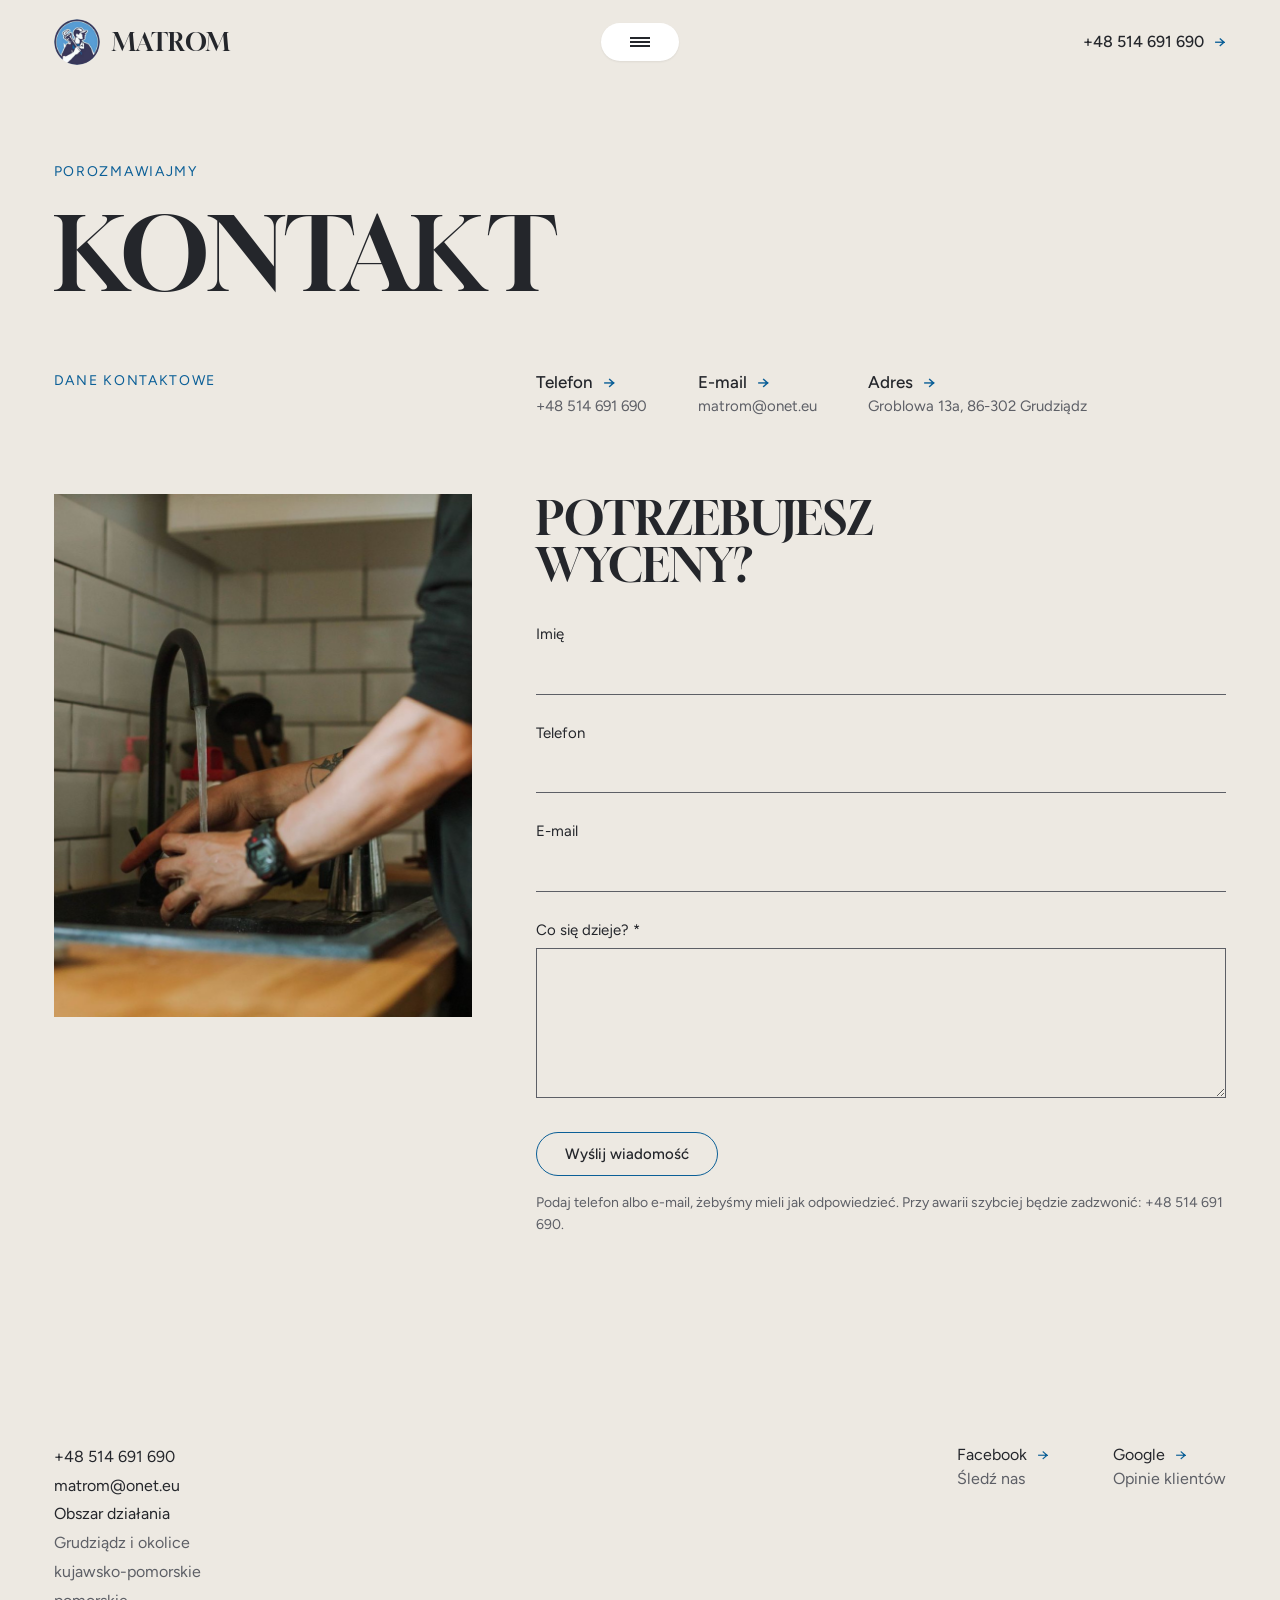
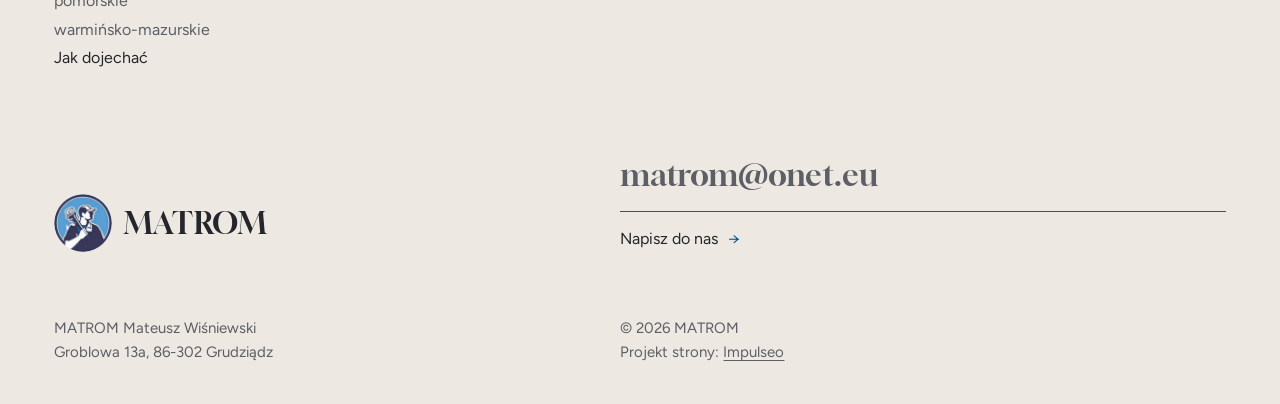
==== commit b993b865: "[claude-edit][cmt:15dce742-5a50-4cdc-8d14-4bf82ec4e0ed] przebudowa dema w ukladzie klindworthroofing" ====
--- a/kontakt.html
+++ b/kontakt.html
@@ -3,118 +3,128 @@
 <head>
 <meta charset="UTF-8">
 <meta name="viewport" content="width=device-width, initial-scale=1.0">
-<title>Kontakt - MATROM</title>
-<meta name="description" content="Kontakt MATROM - Groblowa 13a, 86-302 Grudziądz, Polska">
-<link rel="canonical" href="https://kris20032.github.io/matrom/kontakt.html">
+<title>Kontakt - MATROM Grudziądz</title>
+<meta name="description" content="Zadzwoń: +48 514 691 690 albo napisz: matrom@onet.eu. MATROM, Groblowa 13a, 86-302 Grudziądz.">
+<link rel="canonical" href="https://impulseo-pl.github.io/matrom/kontakt.html">
 <meta name="robots" content="noindex, nofollow">
+<meta name="theme-color" content="#ede9e2">
 <meta property="og:type" content="website">
 <meta property="og:locale" content="pl_PL">
 <meta property="og:site_name" content="MATROM">
-<meta property="og:title" content="Kontakt - MATROM">
-<meta property="og:description" content="Kontakt MATROM - Groblowa 13a, 86-302 Grudziądz, Polska">
-<meta property="og:url" content="https://kris20032.github.io/matrom/kontakt.html">
-<meta property="og:image" content="https://kris20032.github.io/matrom/img/og.jpg">
+<meta property="og:title" content="Kontakt - MATROM Grudziądz">
+<meta property="og:description" content="Zadzwoń: +48 514 691 690 albo napisz: matrom@onet.eu. MATROM, Groblowa 13a, 86-302 Grudziądz.">
+<meta property="og:url" content="https://impulseo-pl.github.io/matrom/kontakt.html">
+<meta property="og:image" content="https://impulseo-pl.github.io/matrom/img/og.jpg">
 <meta property="og:image:width" content="1200">
 <meta property="og:image:height" content="630">
 <meta name="twitter:card" content="summary_large_image">
+<link rel="icon" href="img/logo-znak.png" type="image/png">
+<script type="application/ld+json">{"@context": "https://schema.org", "@type": "Plumber", "name": "MATROM Mateusz Wiśniewski", "url": "https://impulseo-pl.github.io/matrom/", "telephone": "+48514691690", "email": "matrom@onet.eu", "image": "https://impulseo-pl.github.io/matrom/img/og.jpg", "logo": "https://impulseo-pl.github.io/matrom/img/logo.jpg", "address": {"@type": "PostalAddress", "streetAddress": "Groblowa 13a", "postalCode": "86-302", "addressLocality": "Grudziądz", "addressCountry": "PL"}, "areaServed": ["Grudziądz", "województwo kujawsko-pomorskie", "województwo pomorskie", "województwo warmińsko-mazurskie"], "sameAs": ["https://www.facebook.com/MatromMateuszWisniewski/", "https://maps.google.com/?cid=7951324744864087334"]}</script>
 <link rel="preconnect" href="https://fonts.googleapis.com">
 <link rel="preconnect" href="https://fonts.gstatic.com" crossorigin>
-<link href="https://fonts.googleapis.com/css2?family=Space+Grotesk:wght@500;600;700&family=DM+Sans:opsz,wght@9..40,400;9..40,500;9..40,600&display=swap" rel="stylesheet">
-<link rel="stylesheet" href="assets/styles.css?v=ff5a35a8">
+<link href="https://fonts.googleapis.com/css2?family=Gloock&family=Figtree:wght@400;500;600&display=swap" rel="stylesheet">
+<link rel="stylesheet" href="assets/styles.css?v=20261007">
 </head>
 <body>
-
-<header class="nav">
-  <div class="wrap nav-inner">
-    <a class="brand brand-has-logo" href="index.html"><img class="brand-logo" src="img/logo.jpg" alt="MATROM" width="720" height="720" decoding="async"></a>
-    <nav class="nav-links">
-      <a href="oferta.html">Oferta</a>
-      <a href="realizacje.html">Realizacje</a>
-      <a href="o-nas.html">O nas</a>
-      <a href="kontakt.html" class="active" aria-current="page">Kontakt</a>
-      <a href="tel:+48514691690" class="btn btn-accent">Zadzwoń +48 514 691 690</a>
-    </nav>
-    <button class="nav-toggle" aria-label="Menu"><span></span><span></span><span></span></button>
+<header class="hdr">
+  <div class="hdr-in">
+    <a class="brand" href="index.html" aria-label="MATROM - strona główna"><img class="brand-logo" src="img/logo-znak.png" alt="MATROM usługi hydrauliczne - logo" width="240" height="240"><span class="brand-name">MATROM</span></a>
+    <button class="menu-pill" type="button" aria-controls="menu" aria-expanded="false" aria-label="Otwórz menu"><i></i></button>
+    <a class="hdr-tel" href="tel:+48514691690">+48 514 691 690 <span class="arr">→</span></a>
   </div>
 </header>
+<div class="menu" id="menu" aria-hidden="true">
+  <div class="wrap menu-grid">
+    <nav class="menu-main" aria-label="Menu główne">
+      <a href="index.html">Start</a>
+      <a href="oferta.html">Usługi</a>
+      <a href="realizacje.html">Realizacje</a>
+      <a href="o-nas.html">O&nbsp;nas</a>
+      <a href="kontakt.html">Kontakt</a>
+    </nav>
+    <div class="menu-col">
+      <h3>Usługi</h3>
+      <a href="oferta.html#awarie">Awarie i&nbsp;udrażnianie</a>
+      <a href="oferta.html#gaz">Gaz, kotły i&nbsp;kuchenki</a>
+      <a href="oferta.html#ogrzewanie">Grzejniki i&nbsp;ogrzewanie</a>
+      <a href="oferta.html#lazienka">Łazienka, woda i&nbsp;ścieki</a>
+    </div>
+    <div class="menu-col">
+      <h3>Kontakt</h3>
+      <a href="tel:+48514691690">+48 514 691 690</a>
+      <a href="mailto:matrom@onet.eu">matrom@onet.eu</a>
+      <a href="https://www.facebook.com/MatromMateuszWisniewski/" target="_blank" rel="noopener">Facebook</a>
+      <span class="soft">Grudziądz i&nbsp;okolice</span>
+      <span class="soft">kujawsko-pomorskie, pomorskie, warmińsko-mazurskie</span>
+    </div>
+  </div>
+</div>
 
 <main>
-<section class="pagehead">
-  <img src="img/g1.jpg" alt="MATROM - Zapytaj o wycenę" width="2048" height="1536" decoding="async">
+<section class="kontakt">
   <div class="wrap">
-    <span class="eyebrow">Kontakt</span>
-    <h1>Zapytaj o wycenę</h1>
-    <p>Odpowiemy na pytania i przygotujemy wycenę.</p>
-  </div>
-</section>
-<section>
-  <div class="wrap contact-grid">
-    <div class="reveal">
-      <span class="eyebrow">Dane kontaktowe</span>
-      <h2 style="margin:var(--space-4) 0 var(--space-6)">MATROM</h2>
-      <div class="info-list">
-        <div class="info-row"><div class="ic"><svg class="ico-tel" width="16" height="16" viewBox="0 0 24 24" fill="none" aria-hidden="true"><path d="M6.6 10.8a15.5 15.5 0 0 0 6.6 6.6l2.2-2.2a1 1 0 0 1 1-.24 11.4 11.4 0 0 0 3.6.58 1 1 0 0 1 1 1V20a1 1 0 0 1-1 1A17 17 0 0 1 3 4a1 1 0 0 1 1-1h3.5a1 1 0 0 1 1 1c0 1.25.2 2.46.58 3.6a1 1 0 0 1-.25 1l-2.23 2.2Z" fill="currentColor"/></svg></div><div><div class="lbl">Telefon</div><a class="val" href="tel:+48514691690">+48 514 691 690</a></div></div>
-        <div class="info-row"><div class="ic"><svg class="ico-mail" width="16" height="16" viewBox="0 0 24 24" fill="none" aria-hidden="true"><rect x="3.2" y="5.5" width="17.6" height="13" rx="1.6" stroke="currentColor" stroke-width="1.6"/><path d="M4 7l8 6 8-6" stroke="currentColor" stroke-width="1.6" stroke-linecap="round" stroke-linejoin="round"/></svg></div><div><div class="lbl">E-mail</div><a class="val" href="mailto:matrom@onet.eu">matrom@onet.eu</a></div></div>
-        <div class="info-row"><div class="ic"><svg class="ico-pin" width="16" height="16" viewBox="0 0 24 24" fill="none" aria-hidden="true"><path d="M12 21s7-6.1 7-11.5A7 7 0 0 0 5 9.5C5 14.9 12 21 12 21Z" stroke="currentColor" stroke-width="1.6" fill="none"/><circle cx="12" cy="9.5" r="2.4" fill="currentColor"/></svg></div><div><div class="lbl">Adres</div><div class="val">Groblowa 13a, 86-302 Grudziądz, Polska</div></div></div>
+    <span class="kicker rv">Porozmawiajmy</span>
+    <h1 class="page-h1 rv">Kontakt</h1>
+    <div class="k-dane rv">
+      <span class="kicker">Dane kontaktowe</span>
+      <div class="k-lista">
+        <a href="tel:+48514691690"><b>Telefon <span class="arr">→</span></b><span>+48 514 691 690</span></a>
+        <a href="mailto:matrom@onet.eu"><b>E-mail <span class="arr">→</span></b><span>matrom@onet.eu</span></a>
+        <a href="https://maps.google.com/?cid=7951324744864087334" target="_blank" rel="noopener"><b>Adres <span class="arr">→</span></b><span>Groblowa 13a, 86-302 Grudziądz</span></a>
       </div>
     </div>
-    <div class="reveal">
-      <form class="form" action="https://formsubmit.co/matrom@onet.eu" method="POST">
-        <input type="hidden" name="_subject" value="Zapytanie ze strony MATROM">
-        <input type="hidden" name="_captcha" value="false">
-        <input type="hidden" name="_template" value="table">
-        <div class="fld"><label for="name">Imię / firma</label><input id="name" name="name" type="text" placeholder="np. Jan Kowalski" required></div>
-        <div class="fld"><label for="email">E-mail</label><input id="email" name="email" type="email" placeholder="adres@email.pl" required></div>
-        <div class="fld"><label for="phone">Telefon</label><input id="phone" name="phone" type="tel" placeholder="+48 ..."></div>
-        <div class="fld"><label for="msg">Czego dotyczy zapytanie?</label><textarea id="msg" name="message" placeholder="Napisz krótko, w czym możemy pomóc" required></textarea></div>
-        <button type="submit" class="btn btn-accent" style="width:100%;justify-content:center">Wyślij zapytanie <span class="arr">→</span></button>
-        <p class="note">Wiadomość trafi bezpośrednio do nas. Można też zadzwonić: +48 514 691 690.</p>
-      </form>
+    <div class="k-grid">
+      <figure class="rv" style="margin:0"><span class="ramka"><img src="img/k-kuchnia.jpg" alt="Montaż baterii przy zlewie kuchennym" width="1600" height="1066" fetchpriority="high"></span></figure>
+      <div class="k-form rv">
+        <h2>Potrzebujesz<br>wyceny?</h2>
+        <form class="k-form-el" action="https://formsubmit.co/matrom@onet.eu" method="POST">
+          <input type="hidden" name="_subject" value="Zapytanie ze strony MATROM">
+          <input type="hidden" name="_captcha" value="false">
+          <input type="hidden" name="_template" value="table">
+          <div class="pole"><label for="f-imie">Imię</label><input id="f-imie" name="name" type="text" autocomplete="name"></div>
+          <div class="pole"><label for="f-tel">Telefon</label><input id="f-tel" name="phone" type="tel" autocomplete="tel"></div>
+          <div class="pole"><label for="f-mail">E-mail</label><input id="f-mail" name="email" type="email" autocomplete="email"></div>
+          <div class="pole"><label for="f-msg">Co się dzieje? *</label><textarea id="f-msg" name="message" required></textarea></div>
+          <button type="submit" class="btn">Wyślij wiadomość</button>
+          <p class="k-note">Podaj telefon albo e-mail, żebyśmy mieli jak odpowiedzieć. Przy awarii szybciej będzie zadzwonić: <a href="tel:+48514691690">+48 514 691 690</a>.</p>
+        </form>
+      </div>
     </div>
   </div>
 </section>
-<section style="padding-top:0">
-  <div class="wrap reveal">
-    <iframe class="map" title="MATROM - Grudziądz" src="https://maps.google.com/maps?q=53.4782203%2C18.7624123&z=15&output=embed" loading="lazy" referrerpolicy="no-referrer-when-downgrade"></iframe>
-  </div>
-</section>
 </main>
-
-<footer>
+<footer class="stopka">
   <div class="wrap">
-    <div class="foot-grid">
-      <div class="foot-brand">
-        <div class="name">MATROM</div>
-        <p>Od zatkanego odpływu po całą kotłownię. Ty mówisz, co się dzieje - my mówimy, ile i kiedy.</p>
-      </div>
-      <div class="foot-col">
-        <h4>Nawigacja</h4>
-        <a href="oferta.html">Oferta</a>
-        <a href="realizacje.html">Realizacje</a>
-        <a href="o-nas.html">O nas</a>
-        <a href="kontakt.html">Kontakt</a>
-      </div>
-      <div class="foot-col">
-        <h4>Kontakt</h4>
+    <div class="foot-top">
+      <div class="foot-links">
         <a href="tel:+48514691690">+48 514 691 690</a>
         <a href="mailto:matrom@onet.eu">matrom@onet.eu</a>
-        <p>Groblowa 13a, 86-302 Grudziądz, Polska</p>
-        <a href="https://maps.google.com/?cid=7951324744864087334&g_mp=Cidnb29nbGUubWFwcy5wbGFjZXMudjEuUGxhY2VzLlNlYXJjaFRleHQQAhgEIAA" target="_blank" rel="noopener">Jak dojechać →</a>
+        <span>Obszar działania</span>
+        <span class="soft">Grudziądz i&nbsp;okolice</span>
+        <span class="soft">kujawsko-pomorskie</span>
+        <span class="soft">pomorskie</span>
+        <span class="soft">warmińsko-mazurskie</span>
+        <a href="https://maps.google.com/?cid=7951324744864087334" target="_blank" rel="noopener">Jak dojechać</a>
+      </div>
       <div class="foot-soc">
-        <a class="soc" href="https://www.facebook.com/MatromMateuszWisniewski/?locale=pl_PL" target="_blank" rel="noopener" aria-label="Facebook - MATROM"><svg viewBox="0 0 24 24" aria-hidden="true" focusable="false"><path d="M9.101 23.691v-7.98H6.627v-3.667h2.474v-1.58c0-4.085 1.848-5.978 5.858-5.978.401 0 .955.042 1.468.103a8.68 8.68 0 0 1 1.141.195v3.325a8.623 8.623 0 0 0-.653-.036 26.805 26.805 0 0 0-.733-.009c-.707 0-1.259.096-1.675.309a1.686 1.686 0 0 0-.679.622c-.258.42-.374.995-.374 1.752v1.297h3.919l-.386 2.103-.287 1.564h-3.246v8.245C19.396 23.238 24 18.179 24 12.044c0-6.627-5.373-12-12-12s-12 5.373-12 12c0 5.628 3.874 10.35 9.101 11.647Z" fill="currentColor"/></svg></a>
-        <a class="soc" href="https://maps.google.com/?cid=7951324744864087334&g_mp=Cidnb29nbGUubWFwcy5wbGFjZXMudjEuUGxhY2VzLlNlYXJjaFRleHQQAhgEIAA" target="_blank" rel="noopener" aria-label="Google - MATROM"><svg viewBox="0 0 24 24" aria-hidden="true" focusable="false"><path d="M12.48 10.92v3.28h7.84c-.24 1.84-.853 3.187-1.787 4.133-1.147 1.147-2.933 2.4-6.053 2.4-4.827 0-8.6-3.893-8.6-8.72s3.773-8.72 8.6-8.72c2.6 0 4.507 1.027 5.907 2.347l2.307-2.307C18.747 1.44 16.133 0 12.48 0 5.867 0 .307 5.387.307 12s5.56 12 12.173 12c3.573 0 6.267-1.173 8.373-3.36 2.16-2.16 2.84-5.213 2.84-7.667 0-.76-.053-1.467-.173-2.053H12.48z" fill="currentColor"/></svg></a>
+        <a class="soc" href="https://www.facebook.com/MatromMateuszWisniewski/" target="_blank" rel="noopener"><b>Facebook <span class="arr">→</span></b><span>Śledź nas</span></a>
+        <a class="soc" href="https://maps.google.com/?cid=7951324744864087334" target="_blank" rel="noopener"><b>Google <span class="arr">→</span></b><span>Opinie klientów</span></a>
       </div>
+    </div>
+    <div class="foot-mid">
+      <a class="brand" href="index.html"><img class="brand-logo" src="img/logo-znak.png" alt="" width="240" height="240" loading="lazy"><span class="brand-name">MATROM</span></a>
+      <div>
+        <a class="foot-mail" href="mailto:matrom@onet.eu">matrom@onet.eu</a>
+        <a href="kontakt.html">Napisz do nas <span class="arr">→</span></a>
       </div>
     </div>
     <div class="foot-bot">
-      <span>© 2026 MATROM</span>
-      <span>Projekt strony: <a class="foot-credit" href="https://impulseo.pl" target="_blank" rel="noopener">Impulseo</a></span>
+      <p>MATROM Mateusz Wiśniewski<br>Groblowa 13a, 86-302 Grudziądz</p>
+      <p>© 2026 MATROM<br>Projekt strony: <a class="foot-credit" href="https://impulseo.pl" target="_blank" rel="noopener">Impulseo</a></p>
     </div>
   </div>
 </footer>
-<div class="sticky-call"><a class="sc-call" href="tel:+48514691690"><svg class="ico-tel" width="16" height="16" viewBox="0 0 24 24" fill="none" aria-hidden="true"><path d="M6.6 10.8a15.5 15.5 0 0 0 6.6 6.6l2.2-2.2a1 1 0 0 1 1-.24 11.4 11.4 0 0 0 3.6.58 1 1 0 0 1 1 1V20a1 1 0 0 1-1 1A17 17 0 0 1 3 4a1 1 0 0 1 1-1h3.5a1 1 0 0 1 1 1c0 1.25.2 2.46.58 3.6a1 1 0 0 1-.25 1l-2.23 2.2Z" fill="currentColor"/></svg> Zadzwoń</a><a class="sc-quote" href="kontakt.html">Umów termin</a></div>
-<div class="demo-wazne" data-do="2026-10-12" data-cykl="3" hidden><svg class="dw-ico" width="13" height="13" viewBox="0 0 24 24" fill="none" aria-hidden="true"><circle cx="12" cy="12" r="8.6" stroke="currentColor" stroke-width="1.8"/><path d="M12 7.2V12l3.3 2" stroke="currentColor" stroke-width="1.8" stroke-linecap="round"/></svg><span class="dw-txt"></span></div>
-
-<script src="assets/main.js"></script>
+<a class="sticky-call" href="tel:+48514691690">Zadzwoń <b>+48 514 691 690</b></a>
+<script src="assets/main.js?v=20261007" defer></script>
 </body>
 </html>
--- a/assets/styles.css
+++ b/assets/styles.css
@@ -1,1849 +1,319 @@
-/* ============================================================
-   STOLBASZ — premium, architektoniczny B2B fit-out
-   Jasna paleta, zero brązu. System wg premium-web-craft.
-   Projekt strony: Impulseo (impulseo.pl)
-   ============================================================ */
-
+/* MATROM - układ wzorowany na klindworthroofing.com (beż + grafit, duży szeryf, kapsułki) */
 :root{
-  /* PALETA — jasna, architektoniczna, chłodna */
-  --paper:#F4F6F8;          /* główne tło */
-  --paper-2:#E7EBEF;        /* sekcje alternatywne (chłodny jasny szary) */
-  --paper-3:#E7EBEF;        /* delikatne wypełnienia */
-  --ink:#15212E;            /* tekst główny — chłodny grafit */
-  --ink-soft:#243443;       /* nagłówki drugorzędne */
-  --muted:#6B7785;          /* tekst poboczny */
-  --line:rgba(21,33,46,.12);/* hairline */
-  --accent:#E8A317;         /* stonowany petrol-slate — jedyny akcent */
-  --accent-d:#C9870C;
-  --accent-soft:rgba(232,163,23,.10);
-  --dark:#15212E;           /* sekcje ciemne (stopka/CTA) */
-
-  /* HOVER ZDJĘĆ — JEDEN standard dla całego silnika (decyzja K. 04.08.2026, artefakt z wariantami).
-     AKTUALNE (K.+Szymon 09.08.2026, wybór z artefaktu 6 wariantów): zoom 1.05 przy 1.4s -
-     przy tak długim czasie mocniejszy kadr NIE skacze, tylko „oddycha". Poprzedni standard
-     (1.02 / .55s z 04.08) odbierany jako dynamiczny i szybki.
-     Spoczynek lekko przygaszony, ale TYLKO tam, gdzie jest mysz (@media hover:hover) —
-     na telefonie zdjęcia zostają w pełnej jasności. */
-  --img-zoom:1.05;                   /* K.+Szymon 09.08: wariant F z artefaktu porównawczego */
-  --img-rest:brightness(.95) saturate(.99);
-  --img-hot:brightness(1.06) saturate(1.05);
-  --img-dur:1.4s;                    /* K.+Szymon 09.08 (wariant F): powoli = elegancko */
-  --img-ease:cubic-bezier(.16,.84,.44,1);  /* miękki ogon, efekt „oddychania" */
-
-  /* ODSTĘPY — skala 4/8 */
-  --space-1:4px; --space-2:8px; --space-3:12px; --space-4:16px; --space-5:24px;
-  --space-6:32px; --space-7:48px; --space-8:64px; --space-9:96px; --space-10:128px;
-
-  /* TYPOGRAFIA — fluid clamp() (skala podbita 16.07.2026: większe, czytelniejsze litery — uwaga Adama) */
-  --text-sm:clamp(.9rem,.87rem + .12vw,1rem);
-  --text-base:clamp(1.08rem,1.04rem + .18vw,1.2rem);
-  --text-lg:clamp(1.24rem,1.15rem + .34vw,1.44rem);
-  --text-h3:clamp(1.34rem,1.22rem + .55vw,1.66rem);
-  --text-h2:clamp(2.1rem,1.66rem + 2.1vw,3.1rem);
-  --text-h1:clamp(2.9rem,2.1rem + 4vw,5.1rem);
-
-  /* PROMIENIE — architektoniczne, raczej ostre */
-  --r-sm:3px; --r-md:6px; --r-lg:10px;
-
-  /* RUCH */
-  --ease:cubic-bezier(.25,.46,.45,.94); --dur:.24s;
-
-  /* CIENIE — miękkie, warstwowe */
-  --sh-sm:0 1px 2px rgba(16,24,32,.04), 0 2px 8px rgba(16,24,32,.05);
-  --sh-md:0 2px 6px rgba(16,24,32,.05), 0 12px 28px -8px rgba(16,24,32,.12);
-  --sh-lg:0 6px 14px rgba(16,24,32,.07), 0 26px 56px -18px rgba(16,24,32,.22);
-
-  --hairline:1px solid var(--line);
-
-  --font-display:'Space Grotesk','Inter',sans-serif;
-  --font-body:'DM Sans','Inter',sans-serif;
+  --paper:#ede9e2;
+  --paper-2:#e2ddd4;
+  --line:#cfc8bc;
+  --ink:#24262b;
+  --ink-2:#2c2e34;
+  --muted:#5d5f66;
+  --cream:#ede9e2;
+  --muted-d:#a9abb2;
+  --accent:#0b5f97;
+  --accent-d:#08486f;
+  --accent-l:#7fbbe8;
+  --serif:"Gloock",Georgia,"Times New Roman",serif;
+  --sans:"Figtree",system-ui,-apple-system,"Segoe UI",sans-serif;
+  --wrap:1320px;
+  --pad:clamp(20px,4.2vw,60px);
+  --img-zoom:1.05;
+  --img-dur:1.4s;
+  --img-ease:cubic-bezier(.16,.84,.44,1);
+  --hdr:84px;
 }
-
-*{box-sizing:border-box;margin:0;padding:0}
-html{scroll-behavior:smooth}
-body{
-  font-family:var(--font-body);
-  font-size:var(--text-base);
-  line-height:1.65;
-  color:var(--ink);
-  background:var(--paper);
-  -webkit-font-smoothing:antialiased;
-  text-rendering:optimizeLegibility;
+*,*::before,*::after{box-sizing:border-box}
+html{-webkit-text-size-adjust:100%;scroll-behavior:smooth}
+body{margin:0;background:var(--paper);color:var(--ink);font-family:var(--sans);font-size:17px;line-height:1.6;-webkit-font-smoothing:antialiased;overflow-x:clip}
+img{display:block;max-width:100%;height:auto}
+a{color:inherit;text-decoration:none}
+p{margin:0 0 1em}
+h1,h2,h3{font-family:var(--serif);font-weight:400;margin:0;line-height:1.02;letter-spacing:.005em}
+.wrap{width:min(100% - 2*var(--pad),var(--wrap));margin-inline:auto}
+.dark{background:var(--ink);color:var(--cream)}
+.kicker{display:block;font-size:14px;letter-spacing:.12em;text-transform:uppercase;color:var(--accent);margin-bottom:18px}
+.dark .kicker{color:var(--accent-l)}
+.arr{display:inline-block;margin-left:6px;color:var(--accent);transition:transform .72s var(--img-ease)}
+.dark .arr{color:var(--accent-l)}
+a:hover .arr{transform:translateX(4px)}
+.sr{position:absolute;width:1px;height:1px;overflow:hidden;clip:rect(0 0 0 0);white-space:nowrap}
+
+/* ---------- kapsułki (jedna reakcja na kursor dla wszystkich) ---------- */
+.btn{display:inline-flex;align-items:center;justify-content:center;gap:8px;padding:12px 28px;border:1px solid var(--accent);border-radius:999px;font:500 15px/1.2 var(--sans);color:var(--ink);background:transparent;cursor:pointer;transition:background-color .72s var(--img-ease),color .72s var(--img-ease),border-color .72s var(--img-ease)}
+.dark .btn{color:var(--cream);border-color:var(--accent-l)}
+.btn:hover,.btn:focus-visible{background:var(--accent-d);border-color:var(--accent-d);color:#fff}
+.center{text-align:center}
+
+/* ---------- nagłówek ---------- */
+.hdr{position:fixed;inset:0 0 auto 0;z-index:50;height:var(--hdr);transition:background-color .4s,box-shadow .4s}
+.hdr.is-scrolled{background:rgba(237,233,226,.94);box-shadow:0 1px 0 var(--line);backdrop-filter:saturate(1.2) blur(6px)}
+.hdr-in{height:100%;display:grid;grid-template-columns:1fr auto 1fr;align-items:center;width:min(100% - 2*var(--pad),1400px);margin-inline:auto}
+.brand{display:inline-flex;align-items:center;gap:12px;justify-self:start}
+.brand-logo{width:46px;height:46px;border-radius:50%}
+.brand-name{font-family:var(--serif);font-size:25px;letter-spacing:.02em;line-height:1}
+.menu-pill{justify-self:center;width:78px;height:38px;border-radius:999px;border:0;background:#fff;cursor:pointer;display:grid;place-items:center;box-shadow:0 1px 2px rgba(36,38,43,.08)}
+.menu-pill i{display:block;width:20px;height:1.5px;background:var(--ink);position:relative;transition:transform .35s,background-color .35s}
+.menu-pill i::before,.menu-pill i::after{content:"";position:absolute;left:0;width:20px;height:1.5px;background:var(--ink);transition:transform .35s}
+.menu-pill i::before{top:-4px}.menu-pill i::after{top:4px}
+.menu-open .menu-pill i{background:transparent}
+.menu-open .menu-pill i::before{transform:translateY(4px) rotate(45deg)}
+.menu-open .menu-pill i::after{transform:translateY(-4px) rotate(-45deg)}
+.hdr-tel{justify-self:end;font-weight:500;font-size:16px;white-space:nowrap}
+
+/* ---------- menu na pełny ekran ---------- */
+.menu{position:fixed;inset:0;z-index:40;background:var(--paper);padding:calc(var(--hdr) + 40px) 0 40px;overflow-y:auto;opacity:0;visibility:hidden;transition:opacity .4s,visibility .4s}
+.menu-open .menu{opacity:1;visibility:visible}
+.menu-open{overflow:hidden}
+.menu-grid{display:grid;grid-template-columns:1.3fr 1fr 1fr;gap:48px;align-items:start}
+.menu-main a{display:block;font-family:var(--serif);font-size:clamp(40px,5.2vw,72px);line-height:1.12;text-transform:uppercase;position:relative;width:max-content}
+.menu-main a::after,.foot-links a::after,.menu-col a::after{content:"";position:absolute;left:0;bottom:2px;width:100%;height:1px;background:currentColor;transform:scaleX(0);transform-origin:left;transition:transform .5s var(--img-ease)}
+.menu-main a:hover::after,.foot-links a:hover::after,.menu-col a:hover::after{transform:scaleX(1)}
+.menu-col h3{font-family:var(--sans);font-size:13px;letter-spacing:.12em;text-transform:uppercase;color:var(--accent);margin-bottom:14px}
+.menu-col a,.menu-col span{display:block;position:relative;width:max-content;max-width:100%;font-size:17px;line-height:1.9}
+.menu-col .soft{color:var(--muted)}
+
+/* ---------- hero ---------- */
+.hero{position:relative;min-height:min(100vh,920px);min-height:min(100svh,920px);display:grid;grid-template-columns:minmax(0,1fr) minmax(0,1.05fr);align-items:center;overflow:hidden}
+.hero-txt{padding:calc(var(--hdr) + 30px) 40px 60px max(var(--pad),calc((100vw - var(--wrap))/2))}
+.hero h1{font-size:clamp(52px,6.6vw,96px);text-transform:uppercase;margin-bottom:28px}
+.hero p{max-width:480px;font-size:17px;color:var(--ink)}
+.hero .btn{margin-top:14px}
+.hero-ocena{display:flex;align-items:center;gap:10px;margin-top:28px;font-size:14px;color:var(--muted)}
+.hero-ocena b{font-family:var(--serif);font-weight:400;font-size:22px;color:var(--ink)}
+.hero-fig{position:relative;align-self:stretch;margin:0;min-height:520px}
+.hero-fig img{position:absolute;inset:0;width:100%;height:100%;object-fit:cover;object-position:50% 55%}
+.pasy{position:absolute;inset:0;width:100%;height:100%;pointer-events:none}
+.pasy polygon{fill:var(--paper)}
+
+/* ---------- co robimy ---------- */
+.co{padding:clamp(80px,11vw,150px) 0 clamp(70px,9vw,120px)}
+.co-lead{display:grid;grid-template-columns:1fr 3.4fr;gap:40px;align-items:start;margin-bottom:clamp(60px,8vw,110px)}
+.vlabel{writing-mode:vertical-rl;transform:rotate(180deg);justify-self:center;font-size:14px;letter-spacing:.14em;text-transform:uppercase;color:var(--accent-l);white-space:nowrap}
+.co-lead p{font-size:clamp(20px,2.05vw,27px);line-height:1.5;font-weight:400;max-width:820px;margin:0}
+.co-imgs{display:grid;grid-template-columns:1.8fr 1fr;gap:clamp(30px,6vw,90px);align-items:start}
+.co-imgs .co-b{margin-top:clamp(0px,4vw,60px)}
+.ramka{display:block;overflow:hidden;background:var(--ink-2)}
+.ramka img{width:100%;height:100%;object-fit:cover;transition:transform var(--img-dur) var(--img-ease),filter var(--img-dur) var(--img-ease)}
+@media (hover:hover){a:hover .ramka img,.ramka:hover img{transform:scale(var(--img-zoom));filter:brightness(1.06)}}
+.co-a .ramka{aspect-ratio:16/10.5}
+.co-b .ramka{aspect-ratio:4/3}
+.pod{display:block;margin-top:16px;font-size:15px}
+.pod b{font-weight:500}
+.pod>span{display:block;color:var(--muted-d)}
+
+/* ---------- wielkie słowo ---------- */
+.giant{display:block;text-align:center;font-family:var(--serif);text-transform:uppercase;font-size:clamp(46px,13.4vw,200px);line-height:.92;letter-spacing:.005em;margin:0 0 clamp(36px,5vw,60px)}
+
+/* ---------- realizacje (pełna szerokość) ---------- */
+.proj-sec{padding:0 0 clamp(70px,9vw,120px)}
+.proj{display:grid;gap:clamp(24px,3vw,40px)}
+.proj-item{position:relative;display:block;overflow:hidden;aspect-ratio:1360/820;background:var(--ink-2)}
+.proj-item img{width:100%;height:100%;object-fit:cover;transition:transform var(--img-dur) var(--img-ease),filter var(--img-dur) var(--img-ease)}
+@media (hover:hover){.proj-item:hover img{transform:scale(var(--img-zoom));filter:brightness(1.06)}}
+.proj-item::after{content:"";position:absolute;inset:0;background:linear-gradient(160deg,rgba(20,21,24,.72) 0%,rgba(20,21,24,.28) 42%,rgba(20,21,24,.05) 70%)}
+.proj-txt{position:absolute;z-index:1;left:clamp(22px,4.5vw,60px);top:clamp(22px,4.5vw,56px);color:#fff;max-width:80%}
+.proj-txt h3{font-size:clamp(32px,4.6vw,64px);text-transform:uppercase;margin-bottom:8px}
+.proj-txt span{font-size:16px;opacity:.9}
+.proj-more{text-align:center;margin-top:clamp(36px,4vw,56px)}
+
+/* ---------- usługi (karuzela) ---------- */
+.usl{padding:clamp(80px,10vw,130px) 0 clamp(70px,9vw,110px);overflow:hidden}
+.usl-head{text-align:center;max-width:720px;margin:0 auto clamp(40px,5vw,60px)}
+.usl-head h2{font-size:clamp(30px,3.4vw,46px);line-height:1.18}
+.usl-box{position:relative}
+.usl-track{display:flex;gap:clamp(24px,4vw,64px);overflow-x:auto;scroll-snap-type:x mandatory;scrollbar-width:none;padding-right:var(--pad);margin-right:calc(-1 * max(var(--pad),(100vw - var(--wrap))/2))}
+.usl-track::-webkit-scrollbar{display:none}
+.usl-item{flex:0 0 clamp(270px,33vw,480px);scroll-snap-align:start;display:block}
+.usl-item .ramka{aspect-ratio:16/9.4;margin-bottom:18px}
+.usl-item h3{font-family:var(--sans);font-weight:500;font-size:17px;line-height:1.3;margin-bottom:6px}
+.usl-item p{font-size:15px;color:var(--muted);margin:0}
+.usl-nav{position:absolute;right:0;top:calc(clamp(270px,33vw,480px) * 9.4 / 32 - 52px);display:grid;gap:12px;z-index:2}
+.okr{width:46px;height:46px;border-radius:50%;border:1px solid var(--accent);background:var(--paper);color:var(--ink);display:grid;place-items:center;cursor:pointer;font-size:17px;transition:background-color .72s var(--img-ease),color .72s var(--img-ease)}
+.dark .okr{background:transparent;color:var(--cream);border-color:var(--accent-l)}
+.okr:hover{background:var(--accent-d);color:#fff}
+.usl-bar{position:relative;height:1px;background:var(--line);margin-top:clamp(36px,4vw,50px)}
+.usl-bar i{position:absolute;left:0;top:-.5px;height:2px;width:30%;background:var(--ink);transition:left .3s,width .3s}
+.usl-cta{text-align:center;margin-top:clamp(36px,4vw,50px)}
+
+/* ---------- okno na nieruchome zdjęcie ---------- */
+.stopklatka{position:relative;height:min(78vh,720px);height:min(78svh,720px);clip-path:inset(0);overflow:hidden}
+.stk-bg{position:fixed;inset:0;background-size:cover;background-position:center}
+.stopklatka.stk-off .stk-bg{visibility:hidden}
+.stopklatka::after{content:"";position:absolute;inset:0;background:linear-gradient(180deg,rgba(36,38,43,0) 45%,rgba(36,38,43,.55) 78%,var(--ink) 100%)}
+
+/* ---------- opinie ---------- */
+.opinie{padding:clamp(70px,9vw,120px) 0 clamp(70px,9vw,110px)}
+.op-grid{display:grid;grid-template-columns:1.15fr .8fr auto;gap:clamp(30px,5vw,80px);align-items:start;margin-bottom:clamp(30px,4vw,50px)}
+.op-quotes{position:relative;min-height:340px}
+.op-q{margin:0;position:absolute;inset:0 0 auto 0;opacity:0;visibility:hidden;transition:opacity .6s,visibility .6s}
+.op-q.on{opacity:1;visibility:visible;position:relative}
+.op-q p{font-family:var(--serif);font-size:clamp(23px,2.25vw,31px);line-height:1.32;margin-bottom:22px}
+.op-q cite{font-style:normal;font-size:14px;color:var(--muted-d)}
+.op-fig{margin:0}
+.op-fig .ramka{aspect-ratio:5/6}
+.op-nav{display:grid;gap:12px}
+.op-meta{display:flex;flex-wrap:wrap;align-items:center;justify-content:center;gap:18px 28px;margin-top:10px}
+.op-meta .ocena{font-size:15px;color:var(--muted-d)}
+.op-meta .ocena b{font-family:var(--serif);font-weight:400;font-size:26px;color:var(--cream);margin-right:6px}
+
+/* ---------- pasek haseł ---------- */
+.hasla{list-style:none;margin:clamp(50px,6vw,80px) auto 0;padding:0;width:min(96%,1440px);display:grid;grid-template-columns:repeat(5,minmax(0,1fr))}
+.hasla li{text-align:center;padding:6px 24px;border-left:1px solid var(--accent-l);display:flex;flex-direction:column;justify-content:center}
+.hasla li:first-child{border-left:0}
+.hasla .k{font-family:var(--serif);font-size:clamp(19px,1.6vw,23px);line-height:1.2}
+.hasla .v{font-size:14px;color:var(--muted-d);margin-top:6px}
+
+/* ---------- zadzwoń ---------- */
+.razem{padding:clamp(60px,8vw,110px) 0 clamp(70px,9vw,120px);text-align:center}
+.razem .tel-big{display:block;font-family:var(--serif);font-size:clamp(38px,8.2vw,124px);line-height:1;margin:6px 0 34px;white-space:nowrap}
+
+/* ---------- stopka ---------- */
+.stopka{padding:clamp(56px,6vw,80px) 0 40px;font-size:16px}
+.foot-top{display:grid;grid-template-columns:1fr auto;gap:40px;margin-bottom:clamp(50px,6vw,80px)}
+.foot-links a,.foot-links span{display:block;position:relative;width:max-content;max-width:100%;line-height:1.8}
+.foot-links .soft{color:var(--muted)}
+.foot-soc{display:flex;gap:clamp(30px,5vw,70px)}
+.soc{display:block;line-height:1.5}
+.soc b{font-weight:400}
+.soc>span{display:block;color:var(--muted)}
+.foot-mid{display:grid;grid-template-columns:1fr 1.15fr;gap:40px;align-items:end;margin-bottom:clamp(44px,5vw,64px)}
+.foot-mid .brand-logo{width:58px;height:58px}
+.foot-mid .brand-name{font-size:30px}
+.foot-mail{display:block;font-family:var(--serif);font-size:clamp(24px,2.4vw,32px);color:var(--muted);border-bottom:1px solid var(--accent);padding-bottom:12px;margin-bottom:14px;transition:color .5s}
+.foot-mail:hover{color:var(--ink)}
+.foot-bot{display:grid;grid-template-columns:1fr 1.15fr;gap:40px;color:var(--muted);font-size:15px}
+.foot-bot p{margin:0}
+.foot-credit{text-decoration:underline;text-underline-offset:3px}
+
+/* ---------- podstrony: wstęp ---------- */
+.intro{padding:calc(var(--hdr) + clamp(50px,6vw,90px)) 0 clamp(60px,8vw,100px)}
+.page-h1{font-size:clamp(54px,8vw,116px);text-transform:uppercase;margin-bottom:clamp(36px,5vw,64px)}
+.intro-grid{display:grid;grid-template-columns:1fr 1.65fr;gap:clamp(30px,5vw,70px);align-items:start}
+.intro-grid p{font-size:17px;max-width:420px}
+.intro-grid .ramka{aspect-ratio:16/9.6}
+.intro-grid .btn{margin-top:8px}
+
+/* ---------- oferta: dlaczego + bloki usług ---------- */
+.why{padding:clamp(70px,9vw,120px) 0}
+.why .co-lead{margin-bottom:0}
+.blok{padding:clamp(60px,7vw,100px) 0;border-top:1px solid var(--line)}
+.blok:first-child{border-top:0}
+.blok{scroll-margin-top:var(--hdr)}
+.blok-grid{display:grid;grid-template-columns:1.05fr 1fr;gap:clamp(30px,5vw,80px);align-items:center}
+.blok:nth-child(even) .blok-fig{order:-1}
+.blok h2{font-size:clamp(32px,3.6vw,52px);text-transform:uppercase;margin-bottom:22px}
+.blok p{color:var(--ink);max-width:560px}
+.lista{list-style:none;margin:18px 0 26px;padding:0;max-width:560px}
+.lista li{position:relative;padding:14px 0 16px 26px;border-bottom:1px solid var(--line);font-size:16px}
+.lista li::before{content:"";position:absolute;left:0;top:26px;width:12px;height:1px;background:var(--accent)}
+.blok-fig .ramka{aspect-ratio:4/3.1}
+.koszt{padding:clamp(70px,9vw,120px) 0}
+.koszt h2{font-size:clamp(40px,5.4vw,78px);text-transform:uppercase;text-align:center;margin-bottom:clamp(30px,4vw,50px)}
+.koszt h2 em,.duo em{font-style:normal;color:var(--accent-l)}
+.koszt-txt{max-width:640px;margin:0 auto}
+.koszt-txt p{color:var(--cream)}
+.koszt-txt h3{font-family:var(--sans);font-weight:600;font-size:16px;margin:26px 0 8px}
+.koszt-txt ul{margin:0;padding-left:20px}
+.koszt-txt li{margin:4px 0}
+
+/* ---------- realizacje (podstrona) ---------- */
+.prace{padding:calc(var(--hdr) + clamp(40px,5vw,70px)) 0 clamp(60px,8vw,110px)}
+.prace .giant{color:var(--accent)}
+.prace-sub{text-align:center;max-width:560px;margin:-14px auto clamp(40px,5vw,60px);color:var(--muted)}
+.stagger{display:grid;grid-template-columns:repeat(12,1fr);gap:clamp(40px,6vw,90px) 0;margin-top:clamp(60px,8vw,110px)}
+.stagger figure{margin:0}
+.stagger figcaption{font-family:var(--serif);font-size:clamp(20px,1.7vw,24px);text-transform:uppercase;margin-top:16px}
+.stagger figcaption span{display:block;font-family:var(--sans);font-size:15px;text-transform:none;color:var(--muted);margin-top:4px}
+.st-1{grid-column:2 / span 4}
+.st-2{grid-column:8 / span 5;margin-top:clamp(60px,10vw,160px)!important}
+.st-1 .ramka{aspect-ratio:3/4}
+.st-2 .ramka{aspect-ratio:16/10}
+
+/* ---------- o nas ---------- */
+.duo{font-size:clamp(40px,5.6vw,80px);text-transform:uppercase;text-align:center;line-height:1.04;margin-bottom:clamp(50px,6vw,90px)}
+.wartosci{display:grid;grid-template-columns:1fr 1.15fr 1fr;gap:clamp(24px,4vw,60px);align-items:stretch;margin-top:clamp(60px,8vw,110px)}
+.wart{position:relative;border-left:1px solid var(--accent-l);padding:0 0 0 clamp(24px,2.2vw,30px);display:flex;flex-direction:column}
+.wart-r{border-left:0;border-right:1px solid var(--accent-l);padding:0 clamp(24px,2.2vw,30px) 0 0}
+.wart .nr{font-family:var(--serif);font-size:clamp(40px,4vw,58px);color:var(--accent-l);line-height:1;margin-bottom:12px}
+.wart h3{font-size:clamp(24px,2.2vw,32px);text-transform:uppercase;margin-bottom:14px}
+.wart p{font-size:15px;color:var(--cream);opacity:.9}
+.wart blockquote{margin:6px 0 0;font-family:var(--serif);font-size:17px;line-height:1.4;color:var(--accent-l)}
+.wart blockquote span{display:block;font-family:var(--sans);font-size:13px;color:var(--muted-d);margin-top:6px}
+.wartosci .ramka{height:100%;min-height:380px}
+.obszar{padding:clamp(80px,10vw,130px) 0}
+.obszar h2{font-size:clamp(30px,3.4vw,46px);line-height:1.18;text-align:center;max-width:760px;margin:0 auto clamp(40px,5vw,60px)}
+.woj{list-style:none;margin:0;padding:0;display:grid;grid-template-columns:repeat(4,1fr);border-top:1px solid var(--line)}
+.woj li{padding:26px 24px;border-right:1px solid var(--line);border-bottom:1px solid var(--line)}
+.woj li:last-child{border-right:0}
+.woj b{display:block;font-family:var(--serif);font-weight:400;font-size:clamp(22px,2vw,28px);margin-bottom:6px}
+.woj span{font-size:15px;color:var(--muted)}
+
+/* ---------- kontakt ---------- */
+.kontakt{padding:calc(var(--hdr) + clamp(50px,6vw,90px)) 0 clamp(70px,9vw,120px)}
+.k-dane{display:grid;grid-template-columns:1fr 1.65fr;gap:clamp(30px,5vw,70px);margin-bottom:clamp(50px,6vw,80px)}
+.k-dane .kicker{margin:0}
+.k-lista{display:grid;grid-template-columns:repeat(3,auto);justify-content:start;gap:16px clamp(30px,4vw,70px)}
+.k-lista a,.k-lista div{display:block;line-height:1.5}
+.k-lista a>span{display:block;color:var(--muted);font-size:15px}
+.k-lista b{font-weight:500}
+.k-grid{display:grid;grid-template-columns:1fr 1.65fr;gap:clamp(30px,5vw,70px);align-items:start}
+.k-grid .ramka{aspect-ratio:4/5}
+.k-form h2{font-size:clamp(34px,3.6vw,50px);text-transform:uppercase;line-height:1.02;margin-bottom:34px}
+.pole{margin-bottom:26px}
+.pole label{display:block;font-size:15px;margin-bottom:6px}
+.pole input,.pole textarea{width:100%;font:400 17px/1.5 var(--sans);color:var(--ink);background:transparent;border:0;border-bottom:1px solid var(--muted);padding:8px 0;border-radius:0;outline:0;transition:border-color .4s}
+.pole textarea{border:1px solid var(--muted);padding:12px;min-height:150px;resize:vertical}
+.pole input:focus,.pole textarea:focus{border-color:var(--accent)}
+.k-note{font-size:14px;color:var(--muted);margin-top:16px}
+
+/* ---------- pasek „zadzwoń" na telefonie ---------- */
+.sticky-call{display:none}
+
+/* ---------- odsłanianie przy przewijaniu (włącza je dopiero JS) ---------- */
+.js-on .rv{opacity:0;transform:translateY(22px);transition:opacity .9s var(--img-ease),transform .9s var(--img-ease)}
+.js-on .rv.is-in{opacity:1;transform:none}
+@media (prefers-reduced-motion:reduce){.js-on .rv{opacity:1;transform:none;transition:none}*{scroll-behavior:auto!important}}
+
+/* ---------- tablet ---------- */
+@media (max-width:1100px){
+  .usl-nav{position:static;transform:none;display:flex;justify-content:flex-end;margin-bottom:16px}
+  .op-grid{grid-template-columns:1fr 1fr}
+  .op-nav{grid-column:1 / -1;display:flex;justify-content:center}
+  .menu-grid{grid-template-columns:1fr 1fr}
+  .menu-main{grid-column:1 / -1}
 }
-img{max-width:100%;height:auto;display:block}  /* height:auto = width/height z atrybutów trzyma proporcje (TOP#12) */
-a{color:inherit;text-decoration:none}
-
-.wrap{width:min(92%,1180px);margin-inline:auto}
-section{padding-block:clamp(52px,6.5vw,96px)}
-
-h1,h2,h3{font-family:var(--font-display);font-weight:700;line-height:1.08;letter-spacing:-.02em;color:var(--ink)}
-h1{font-size:var(--text-h1);letter-spacing:-.035em}
-h2{font-size:var(--text-h2);letter-spacing:-.025em}
-h3{font-size:var(--text-h3)}
-/* MIARA — długość wiersza. WCAG 2.2 SC 1.4.8: max 80 znaków; Butterick: 45–90.
-   68ch daje realnie 72–78 znaków polskiego tekstu, czyli z zapasem pod granicą.
-   Wcześniej limit miał TYLKO <p> — <li>, <blockquote> i <dd> nie miały żadnego,
-   i to jedyny powód, dla którego 23 bloki na dwóch oddanych stronach jadą po
-   83–106 znaków w wierszu (pomiar 07.08.2026, bramka `miara`).
-   ⚠️ Listy i definicje ograniczamy TYLKO bez klasy: `ul`/`ol` z klasą to u nas
-   układ (siatki kafli, menu), a nie tekst ciągły — tam miarę wyznacza układ. */
-/* 60ch, nie 68ch (K. 10.08): po zmianie fontów na węższe kroje (DM Sans i spółka)
-   w 68ch mieściło się ~90 znaków - bramka pikselowa słusznie zgłaszała przekroczenie
-   granicy 80. Pomiar na żywej przeglądarce: 60ch = 90 znaków, 53ch = ~78 znaków, czyli normę WCAG 1.4.8. */
-:root{ --miara:53ch }
-p{max-width:min(100%,var(--miara))}
-blockquote,
-ul:not([class])>li, ol:not([class])>li,
-dl:not([class])>dd{max-width:min(100%,var(--miara))}
-
-/* ⚠️ Świadomie BEZ wyjątku `.tile p,.card p,.svc p{max-width:none}`, choć nasuwa się sam:
-   te akapity BYŁY już ograniczone (stare `p{max-width:65ch}`), więc „wyjątek" nie odblokowałby
-   niczego nowego — tylko ROZLUŹNIŁ stan sprzed zmiany na wszystkich demach naraz.
-   `figcaption` żadna z reguł wyżej nie dotyczy, więc też nie potrzebuje zwolnienia. */
-
-/* ŁAMANIE. `balance` wyrównuje długości wierszy w nagłówku, `pretty` pilnuje ostatniego
-   wiersza akapitu, żeby nie został w nim jeden wyraz. Obsługiwane od Chrome 117 /
-   Safari 17.5; starsze przeglądarki po prostu ignorują tę własność.
-   `text-wrap:pretty` nie występowało dotąd ANI RAZ w silniku ani w repo klientów. */
-h1,h2,h3,.lead,.lede{text-wrap:balance}
-p,li,blockquote,dd{text-wrap:pretty}
-
-.eyebrow{
-  font-family:var(--font-body);
-  font-size:var(--text-sm);
-  font-weight:600;
-  letter-spacing:.18em;
-  text-transform:uppercase;
-  color:var(--accent);
-  display:inline-flex;align-items:center;gap:var(--space-3);
+/* ---------- telefon ---------- */
+@media (max-width:820px){
+  :root{--hdr:70px}
+  body{padding-bottom:64px}
+  .hdr-tel{display:none}
+  .hdr-in{grid-template-columns:1fr auto}
+  .brand-logo{width:40px;height:40px}
+  .brand-name{font-size:22px}
+  .hero{grid-template-columns:1fr;min-height:0}
+  .hero-txt{padding:calc(var(--hdr) + 34px) var(--pad) 40px}
+  .hero-fig{min-height:0;height:min(92vw,520px)}
+  .co-lead,.intro-grid,.k-dane,.k-grid,.blok-grid,.foot-mid,.foot-bot{grid-template-columns:1fr}
+  .co-lead{gap:18px}
+  .vlabel{writing-mode:horizontal-tb;transform:none;justify-self:start}
+  .co-imgs{grid-template-columns:1fr;gap:44px}
+  .co-imgs .co-b{margin-top:0;width:78%;justify-self:end}
+  .proj-item{aspect-ratio:4/3.4}
+  .blok:nth-child(even) .blok-fig{order:0}
+  .op-grid{grid-template-columns:1fr}
+  .op-quotes{min-height:0}
+  .op-fig .ramka{aspect-ratio:4/3}
+  .hasla{display:flex;overflow-x:auto;scroll-snap-type:x mandatory;scrollbar-width:none;width:100%;padding:0 var(--pad)}
+  .hasla::-webkit-scrollbar{display:none}
+  .hasla li{flex:0 0 46%;scroll-snap-align:start}
+  .foot-top{grid-template-columns:1fr}
+  .k-lista{grid-template-columns:1fr}
+  .stagger{grid-template-columns:1fr;gap:44px}
+  .st-1,.st-2{grid-column:1;margin-top:0!important}
+  .wartosci{grid-template-columns:1fr}
+  .wart-r{border-right:0;border-left:1px solid var(--accent-l);padding:0 0 0 24px}
+  .wartosci .ramka{min-height:0;aspect-ratio:4/3}
+  .woj{grid-template-columns:1fr 1fr}
+  .woj li:nth-child(2n){border-right:0}
+  .menu-grid{grid-template-columns:1fr;gap:34px}
+  .sticky-call{display:flex;position:fixed;left:0;right:0;bottom:0;z-index:45;min-height:64px;padding:16px;align-items:center;justify-content:center;gap:10px;background:var(--ink);color:var(--cream);font-weight:500;font-size:17px;border-top:1px solid #3a3c43}
+  .sticky-call b{color:var(--accent-l);font-weight:500}
 }
-/* flex:none + margin-top = kreska trzyma się PIERWSZEJ linii. Wcześniej align-items:center
-   centrowało ją względem całego bloku i przy zawinięciu (długi kicker typu
-   „…WNĘTRZ · LESZNO · OD 2019") druga linia lądowała z brzydkim wcięciem. */
-.eyebrow{align-items:flex-start}
-.eyebrow>*,.eyebrow{text-wrap:balance}   /* dlugi kicker lamal sie na sierote typu samo „2019" w drugiej linii */
-.eyebrow::before{content:"";width:28px;height:1px;background:var(--accent);display:inline-block;flex:none;margin-top:.62em}
-
-.muted{color:var(--muted)}
-.lead{font-size:var(--text-lg);line-height:1.55;color:var(--ink-soft);max-width:50ch}
-
-/* ---------- BUTTONS ---------- */
-.btn{
-  display:inline-flex;align-items:center;gap:var(--space-2);
-  font-weight:600;font-size:var(--text-sm);letter-spacing:.02em;
-  padding:var(--space-4) var(--space-6);
-  border-radius:var(--r-sm);
-  transition:transform var(--dur) var(--ease),box-shadow var(--dur) var(--ease),background var(--dur) var(--ease);
-  cursor:pointer;border:1px solid transparent;
-}
-.btn-accent{background:var(--accent);color:#fff;box-shadow:var(--sh-sm)}
-.btn-accent:hover{background:var(--accent-d);transform:translateY(-2px);box-shadow:var(--sh-md)}
-.btn-accent:active{transform:translateY(0);box-shadow:var(--sh-sm)}
-.btn-ghost{background:transparent;color:var(--ink);border-color:var(--line)}
-.btn-ghost:hover{border-color:var(--accent);color:var(--accent);transform:translateY(-2px)}
-.btn-light{background:#fff;color:var(--ink);box-shadow:var(--sh-sm)}
-.btn-light:hover{transform:translateY(-2px);box-shadow:var(--sh-md)}
-.btn .arr{transition:transform var(--dur) var(--ease)}
-.btn:hover .arr{transform:translateX(4px)}
-
-/* ---------- NAV ---------- */
-.nav{
-  position:sticky;top:0;z-index:50;
-  background:color-mix(in srgb,var(--paper) 88%,transparent);
-  backdrop-filter:saturate(140%) blur(10px);
-  border-bottom:var(--hairline);
-}
-.nav-inner{display:flex;align-items:center;justify-content:space-between;gap:var(--space-5);height:72px}
-/* ANTY-NACHODZENIE (K. 05.08.2026): długa nazwa firmy + przycisk z pełnym numerem nie mieściły się w pasku
-   i flex ściskał linki PONIŻEJ ich treści - "Kontakt" wchodził na ramkę "Zadzwoń +48 ...". Teraz ustępuje
-   nazwa marki (skrót wielokropkiem), a menu i przycisk nigdy się nie kurczą ani nie zachodzą na siebie. */
-.brand{display:flex;flex-direction:column;line-height:1;min-width:0;flex:0 1 auto}
-.brand .name{font-family:var(--font-display);font-weight:800;font-size:1.35rem;letter-spacing:.04em;white-space:nowrap;overflow:hidden;text-overflow:ellipsis}
-.brand .sub{font-size:.62rem;letter-spacing:.34em;text-transform:uppercase;color:var(--muted);margin-top:5px;white-space:nowrap;overflow:hidden;text-overflow:ellipsis}
-.nav-links{display:flex;align-items:center;gap:var(--space-6);flex:0 0 auto}
-.nav-links a{font-size:var(--text-sm);font-weight:500;color:var(--ink-soft);position:relative;padding-block:4px;white-space:nowrap;transition:color var(--dur) var(--ease)}
-.nav-links a::after{content:"";position:absolute;left:0;bottom:0;width:0;height:1.5px;background:var(--accent);transition:width var(--dur) var(--ease)}
-.nav-links a:hover,.nav-links a.active{color:var(--ink)}
-.nav-links a:hover::after,.nav-links a.active::after{width:100%}
-.nav-links .btn{padding:var(--space-2) var(--space-5)}
-/* przyciski w nav: właściwy kolor (przebij .nav-links a) + bez podkreślenia */
-.nav-links a.btn-accent{color:#fff}
-.nav-links a.btn-ghost,.nav-links a.btn-light{color:var(--ink)}
-/* CTA w pasku: NIE podkreślenie spod linków menu, ale ten sam przelatujący błysk,
-   co na wszystkich innych przyciskach (zgłoszenie K. 13.08.2026 - „na hero jest efekt
-   światła przechodzącego przez przycisk, na navbarze go nie ma, a mają być identyczne").
-   Reguła `.nav-links a::after` jest silniejsza od `.btn::after`, więc trzeba jej
-   geometrię wyzerować i wpisać połysk z nazwy - samo `display:none` gasiło efekt. */
-.nav-links a.btn::after{
-  display:block;content:"";position:absolute;inset:0;z-index:-1;pointer-events:none;
-  width:auto;height:auto;border-radius:inherit;   /* kasuje geometrię podkreślenia (width:0;height:1.5px) */
-  background:linear-gradient(100deg,transparent 32%,rgba(255,255,255,.20) 50%,transparent 68%);
-  translate:-120% 0}
-@media (prefers-reduced-motion:no-preference){
-  .nav-links a.btn:hover::after{translate:120% 0;transition:translate .75s var(--mt-ease,cubic-bezier(.16,.84,.44,1))}
-}
-.nav-toggle{display:none;background:none;border:none;cursor:pointer;flex-direction:column;gap:5px;padding:8px}
-.nav-toggle span{width:24px;height:2px;background:var(--ink);transition:var(--dur)}
-/* Ciasny zakres MIĘDZY menu mobilnym a pełnym pulpitem: zbijamy odstępy i nazwę marki,
-   żeby wszystko zmieściło się naturalnie, zanim w ogóle dojdzie do skracania wielokropkiem. */
-@media(max-width:1280px) and (min-width:921px){
-  .nav-links{gap:var(--space-4)}
-  .nav-links .btn{padding:var(--space-2) var(--space-4)}
-  .brand .name{font-size:1.15rem}
-}
-
-/* ---------- HERO (split) ---------- */
-.hero{position:relative;overflow:hidden;border-bottom:var(--hairline)}
-.hero-grid{display:grid;grid-template-columns:1.05fr .95fr;gap:clamp(24px,4vw,60px);align-items:center;
-  padding-block:clamp(36px,4.5vw,64px)}
-.hero-copy .eyebrow{margin-bottom:var(--space-5)}
-.hero-copy h1{margin-bottom:var(--space-5)}
-.hero-copy .lead{margin-bottom:var(--space-7)}
-.hero-actions{display:flex;flex-wrap:wrap;gap:var(--space-4)}
-.hero-art{position:relative;aspect-ratio:4/3;border-radius:var(--r-lg);overflow:hidden;box-shadow:var(--sh-lg)}
-.hero-art img{width:100%;height:100%;object-fit:cover}
-.hero-art::after{content:"";position:absolute;inset:0;background:linear-gradient(180deg,transparent 55%,rgba(18,24,28,.28))}
-.hero-badge{position:absolute;left:var(--space-5);bottom:var(--space-5);z-index:2;
-  background:rgba(252,252,251,.94);backdrop-filter:blur(4px);
-  border-radius:var(--r-md);padding:var(--space-4) var(--space-5);box-shadow:var(--sh-md);max-width:78%}
-.hero-badge strong{display:block;font-family:var(--font-display);font-size:1rem;letter-spacing:-.01em}
-.hero-badge span{font-size:var(--text-sm);color:var(--muted)}
-
-/* ---------- HERO duży / kinowy (strona główna) ---------- */
-.hero-cine{position:relative;min-height:clamp(560px,82vh,840px);min-height:clamp(560px,82svh,840px);display:flex;align-items:center;overflow:hidden;border-bottom:var(--hairline)}
-.hero-cine>img{position:absolute;inset:0;width:100%;height:100%;object-fit:cover;z-index:0}
-.hero-cine::after{content:"";position:absolute;inset:0;z-index:1;
-  background:linear-gradient(95deg,rgba(13,18,23,.86) 0%,rgba(13,18,23,.64) 32%,rgba(13,18,23,.24) 62%,rgba(13,18,23,.04) 100%)}
-.hero-cine .wrap{position:relative;z-index:2;padding-block:var(--space-8)}
-.hero-cine .hero-copy{max-width:660px}
-.hero-cine .eyebrow{color:#fff;margin-bottom:var(--space-5)}
-.hero-cine .eyebrow::before{background:#fff}
-.hero-cine h1{color:#fff;margin-bottom:var(--space-5);font-size:clamp(2.9rem,2rem + 4.4vw,5.2rem);text-wrap:balance}
-.hero-cine .lead{color:rgba(255,255,255,.92);max-width:48ch;margin-bottom:var(--space-7)}
-.hero-cine .hero-actions{display:flex;flex-wrap:wrap;gap:var(--space-4)}
-/* NISKIE OKNO (laptop z dokiem i paskami przeglądarki ma ~700-780 px wysokości widoku):
-   H1 do 5.2rem + długi lead nie mieściły się i przyciski wypadały POD krawędź ekranu -
-   klient widział stronę bez ani jednego CTA. Skalujemy w dół, zamiast przycinać treść. */
-@media(min-width:821px) and (max-height:820px){
-  .hero-cine{min-height:clamp(520px,94svh,780px)}
-  .hero-cine .wrap{padding-block:var(--space-6)}
-  .hero-cine h1{font-size:clamp(2.2rem,1.5rem + 2.6vw,3.6rem);margin-bottom:var(--space-4)}
-  .hero-cine .eyebrow{margin-bottom:var(--space-4)}
-  .hero-cine .lead{margin-bottom:var(--space-5);max-width:44ch}
-}
-@media(max-width:680px){
-  .hero-cine{min-height:clamp(520px,76vh,640px);min-height:clamp(520px,76svh,640px);align-items:flex-end}
-  .hero-cine::after{background:linear-gradient(0deg,rgba(13,18,23,.9) 6%,rgba(13,18,23,.45) 55%,rgba(13,18,23,.25) 100%)}
-  .hero-cine .wrap{padding-bottom:var(--space-9)}
-  /* TELEFON (~90% oglądających): lead potrafił zająć 8 linii i zepchnąć CTA poza pierwszy ekran.
-     Zwężamy interlinię i skalę - treści nie ucinamy, bo to ona sprzedaje. */
-  .hero-cine .lead{font-size:.98rem;line-height:1.5;margin-bottom:var(--space-5)}
-  .hero-cine .eyebrow{font-size:.72rem;letter-spacing:.13em;margin-bottom:var(--space-4)}
-  .hero-cine .eyebrow::before{width:20px}
-  .hero-cine h1{margin-bottom:var(--space-4)}
-}
-
-/* full-bleed hero variant (podstrony) */
-.pagehead{position:relative;min-height:46vh;min-height:46svh;display:flex;align-items:flex-end;overflow:hidden;border-bottom:var(--hairline)}
-.pagehead img{position:absolute;inset:0;width:100%;height:100%;object-fit:cover}
-/* 10.08.2026 (decyzja K.): mocniejsze przyciemnienie + cień pod tekstem. Bramka mierzyła na
-   nagłówkach podstron 3,38-3,43:1 przy wymaganych 4,5 — jasne zdjęcie (hala, śnieg, niebo)
-   podchodziło pod biały tekst. Zdjęcia klientów są różne, więc kontrast musi dawać WARSTWA,
-   a nie szczęśliwy dobór kadru. */
-.pagehead::after{content:"";position:absolute;inset:0;background:linear-gradient(180deg,rgba(18,24,28,.40),rgba(18,24,28,.76))}
-.pagehead .wrap{position:relative;z-index:2;padding-block:var(--space-9);color:#fff}
-.pagehead h1{color:#fff;max-width:18ch;text-shadow:0 2px 16px rgba(0,0,0,.55)}
-.pagehead .eyebrow{color:#fff}
-.pagehead .eyebrow::before{background:#fff}
-.pagehead p{color:rgba(255,255,255,.92);margin-top:var(--space-4);max-width:54ch;text-shadow:0 1px 12px rgba(0,0,0,.5)}
-
-/* ---------- STRIP (pasek skrótów / liczby) ---------- */
-.strip{background:var(--dark);color:#fff}
-/* PASEK HASEŁ — standard 04.08.2026 (decyzja K.): 5 haseł w JEDNYM rzędzie, tekst WYŚRODKOWANY,
-   węższe marginesy boczne niż reszta strony (pasek ma iść szerzej), równe wysokości kolumn. */
-.strip .wrap{width:min(96%,1440px);display:grid;grid-template-columns:repeat(5,1fr);
-  gap:var(--space-5);padding-block:var(--space-7);align-items:stretch}
-.strip .item .k{font-family:var(--font-display);font-size:clamp(1.05rem,.82rem + .85vw,1.55rem);
-  font-weight:800;letter-spacing:-.02em;color:#fff;line-height:1.18;text-wrap:balance}
-.strip .item .v{font-size:var(--text-sm);color:rgba(255,255,255,.66);margin-top:var(--space-2);line-height:1.4}
-.strip .item{border-left:2px solid var(--accent);padding-inline:var(--space-4);
-  text-align:center;display:flex;flex-direction:column;justify-content:center}
-/* liczba kolumn = liczba haseł, żeby ostatnie nie zostawało samo w drugim rzędzie.
-   Klasę n-N nadaje multipage.py; domyślnie (bez klasy) pasek jest 5-kolumnowy. */
-.strip.n-2 .wrap{grid-template-columns:repeat(2,1fr)}
-.strip.n-3 .wrap{grid-template-columns:repeat(3,1fr)}
-.strip.n-4 .wrap{grid-template-columns:repeat(4,1fr);gap:var(--space-6)}
-.strip.n-4 .item .k{font-size:clamp(1.3rem,1rem + 1.1vw,2rem)}
-.strip.n-6 .wrap{grid-template-columns:repeat(6,1fr);gap:var(--space-4)}
-.strip.n-6 .item .k{font-size:clamp(.98rem,.8rem + .7vw,1.35rem)}
-/* równe łamanie: zamiast "długa linia + jedno słowo" obie linie zbliżonej długości */
-.strip .item .k{text-wrap:balance}
-
-/* ---------- SECTION HEAD ---------- */
-.head{max-width:48rem;margin-bottom:var(--space-8)}
-.head.center{margin-inline:auto;text-align:center}
-.head .eyebrow{margin-bottom:var(--space-4)}
-.head h2{margin-bottom:var(--space-4)}
-.head p{color:var(--muted);font-size:var(--text-lg);line-height:1.55}
-.head.center p{margin-inline:auto}
-
-/* ---------- INTRO SPLIT ---------- */
-.split{display:grid;grid-template-columns:.92fr 1.08fr;gap:clamp(28px,5vw,80px);align-items:center}
-.split.rev{grid-template-columns:1.08fr .92fr}
-.split.rev .split-art{order:-1}
-.split-art{position:relative;aspect-ratio:5/4;border-radius:var(--r-lg);overflow:hidden;box-shadow:var(--sh-lg)}
-.split-art img{width:100%;height:100%;object-fit:cover}
-.split-copy h2{margin-bottom:var(--space-5)}
-.split-copy p+p{margin-top:var(--space-4)}
-.split-copy .btn{margin-top:var(--space-6)}
-
-/* ---------- SERVICES (zakres) ---------- */
-.svc-grid{display:grid;grid-template-columns:repeat(auto-fit,minmax(280px,1fr));gap:var(--space-5)}
-.svc{background:#fff;border:var(--hairline);border-radius:var(--r-md);padding:var(--space-7) var(--space-6);
-  transition:transform var(--dur) var(--ease),box-shadow var(--dur) var(--ease),border-color var(--dur) var(--ease);
-  position:relative;overflow:hidden}
-.svc::before{content:"";position:absolute;left:0;top:0;width:3px;height:0;background:var(--accent);transition:height var(--dur) var(--ease)}
-.svc:hover{transform:translateY(-4px);box-shadow:var(--sh-md);border-color:transparent}
-.svc:hover::before{height:100%}
-.svc .ic{font-family:var(--font-display);font-size:.8rem;font-weight:700;letter-spacing:.12em;color:var(--accent);margin-bottom:var(--space-4)}
-.svc h3{margin-bottom:var(--space-3);font-size:1.22rem}
-.svc p{color:var(--muted);font-size:var(--text-base);line-height:1.6}
-
-/* big detailed service rows */
-.svc-row{display:grid;grid-template-columns:.8fr 1.2fr;gap:clamp(20px,4vw,60px);align-items:center;padding-block:var(--space-8)}
-.svc-row+.svc-row{border-top:var(--hairline)}
-.svc-row.rev{grid-template-columns:1.2fr .8fr}
-/* Naprzemienny układ wierszy oferty: co drugi wiersz ma zdjęcie po PRAWEJ.
-   Było `order:-1` — martwy kod, bo zdjęcie i tak jest pierwszym dzieckiem w HTML,
-   więc wszystkie wiersze wyglądały identycznie (zdjęcie zawsze z lewej), a `rev`
-   zmieniało tylko szerokość kolumn. Znalezione 29.07.2026 przy różnicowaniu kierunków
-   animacji (pomiar pozycji: art.mid 390/502 przy row.mid 756 — zawsze lewa strona). */
-.svc-row.rev .svc-row-art{order:2}
-.svc-row-art{aspect-ratio:4/3;border-radius:var(--r-md);overflow:hidden;box-shadow:var(--sh-md)}
-.svc-row-art img{width:100%;height:100%;object-fit:cover}
-.svc-row h3{font-size:1.5rem;margin-bottom:var(--space-4)}
-.svc-row .num{font-family:var(--font-display);font-size:.85rem;font-weight:700;letter-spacing:.14em;color:var(--accent);display:block;margin-bottom:var(--space-3)}
-.svc-row ul{list-style:none;margin-top:var(--space-4);display:flex;flex-direction:column;gap:var(--space-2)}
-.svc-row li{position:relative;padding-left:var(--space-5);color:var(--muted);font-size:var(--text-base)}
-.svc-row li::before{content:"";position:absolute;left:0;top:.62em;width:8px;height:1px;background:var(--accent)}
-
-/* ---------- GALLERY (realizacje) ---------- */
-.gallery{display:grid;grid-template-columns:repeat(12,1fr);gap:var(--space-4);grid-auto-rows:200px}
-/* GALERIA MASONRY — pionowe zdjęcia (portrety beauty/wellness) bez przycinania: kolumny, height auto */
-.gallery-masonry{column-count:3;column-gap:var(--space-4)}
-@media(max-width:900px){.gallery-masonry{column-count:2}}
-@media(max-width:560px){.gallery-masonry{column-count:1}}
-.gallery-masonry .m-tile{break-inside:avoid;margin:0 0 var(--space-4);padding:0;position:relative;overflow:hidden;border-radius:var(--r-md);border:1px solid var(--line)}
-.gallery-masonry .m-tile img{width:100%;height:auto;display:block}
-.gallery-masonry .m-tile .cap{position:absolute;left:0;right:0;bottom:0;padding:var(--space-4);color:#fff;background:linear-gradient(0deg,rgba(0,0,0,.55),transparent);font-size:var(--text-sm)}
-.gallery-masonry .m-tile .cap small{display:block;font-weight:400;opacity:.78;letter-spacing:.04em;text-transform:uppercase;font-size:.66rem;margin-top:3px}
-.tile{position:relative;overflow:hidden;border-radius:var(--r-md);box-shadow:var(--sh-sm);
-  transition:transform var(--dur) var(--ease),box-shadow var(--dur) var(--ease)}
-.tile img{width:100%;height:100%;object-fit:cover;
-  transition:transform var(--img-dur) var(--img-ease),filter var(--img-dur) var(--img-ease)}
-.tile:hover{box-shadow:var(--sh-md)}
-.tile .cap{position:absolute;left:0;right:0;bottom:0;padding:var(--space-5) var(--space-4) var(--space-4);
-  /* mocniejszy spad + cien pod tekstem: na JASNYCH zdjeciach klienta (biale fronty, sciany)
-     slaby gradient dawal kontrast ~1.5:1 zamiast wymaganych 3.6:1 (bramka wygladu, 10.08.2026) */
-  background:linear-gradient(transparent 10%,rgba(18,24,28,.55) 40%,rgba(18,24,28,.88) 68%,rgba(18,24,28,.99));color:#fff;
-  text-shadow:0 1px 2px rgba(0,0,0,.85),0 2px 10px rgba(0,0,0,.55);
-  font-size:var(--text-sm);font-weight:600;letter-spacing:.01em;
-  opacity:0;transform:translateY(8px);transition:var(--dur) var(--ease)}
-.tile:hover .cap{opacity:1;transform:translateY(0)}
-.tile .cap small{display:block;font-weight:400;opacity:.78;letter-spacing:.04em;text-transform:uppercase;font-size:.66rem;margin-top:3px}
-/* bento spans */
-.t-wide{grid-column:span 6}
-.t-tall{grid-column:span 6;grid-row:span 2}
-.t-std{grid-column:span 6}
-.t-third{grid-column:span 4}
-.t-two3{grid-column:span 8}
-
-/* ---------- TRUST / WIARYGODNOŚĆ ---------- */
-.trust{background:var(--paper-2)}
-.trust-grid{display:grid;grid-template-columns:repeat(auto-fit,minmax(240px,1fr));gap:var(--space-5);margin-top:var(--space-7)}
-.trust-card{background:#fff;border-radius:var(--r-md);padding:var(--space-7) var(--space-6);box-shadow:var(--sh-sm);border-top:3px solid var(--accent)}
-.trust-card .big{font-family:var(--font-display);font-size:clamp(1.8rem,1.3rem + 1.6vw,2.6rem);font-weight:800;letter-spacing:-.02em;color:var(--ink);line-height:1}
-.trust-card h3{font-size:1.12rem;margin:var(--space-3) 0 var(--space-2)}
-.trust-card p{color:var(--muted);font-size:var(--text-base);line-height:1.55}
-
-/* ---------- CTA band ---------- */
-.cta{background:var(--dark);color:#fff;position:relative;overflow:hidden}
-/* telefon w CTA: na ciemnym tle biały (domyślnie), rodziny z JASNYM tłem CTA
-   nadpisują to u siebie - wcześniej kolor siedział w stylu inline i wygrywał z rodziną. */
-.cta .btn-ghost-cta{color:#fff;border-color:rgba(255,255,255,.3)}
-.cta .wrap{display:grid;grid-template-columns:1.4fr .6fr;gap:var(--space-7);align-items:center;position:relative;z-index:2}
-.cta h2{color:#fff;max-width:20ch}
-.cta p{color:rgba(255,255,255,.74);margin-top:var(--space-4)}
-.cta-actions{display:flex;flex-direction:column;gap:var(--space-3);align-items:flex-start}
-.cta::before{content:"";position:absolute;right:-80px;top:-80px;width:360px;height:360px;border-radius:50%;
-  background:radial-gradient(circle,var(--accent-soft),transparent 70%)}
-
-/* ---------- CONTACT ---------- */
-.contact-grid{display:grid;grid-template-columns:.85fr 1.15fr;gap:clamp(28px,4vw,56px);align-items:start}
-.info-list{display:flex;flex-direction:column;gap:var(--space-2)}
-.info-row{display:flex;gap:var(--space-4);align-items:flex-start;padding-block:var(--space-4);border-bottom:var(--hairline)}
-.info-row .ic{flex:none;width:42px;height:42px;display:grid;place-items:center;border-radius:50%;
-  background:var(--accent-soft);color:var(--accent);font-size:1.05rem}
-.info-row .lbl{font-size:.72rem;letter-spacing:.14em;text-transform:uppercase;color:var(--muted)}
-.info-row .val{font-weight:600;font-size:var(--text-base);margin-top:2px}
-.info-row a.val:hover{color:var(--accent)}
-.map{border:none;border-radius:var(--r-lg);box-shadow:var(--sh-md);width:100%;height:100%;min-height:380px;filter:grayscale(.2) contrast(1.02)}
-.form{background:#fff;border:var(--hairline);border-radius:var(--r-lg);padding:clamp(24px,3vw,40px);box-shadow:var(--sh-sm)}
-.form .fld{margin-bottom:var(--space-5)}
-.form label{display:block;font-size:var(--text-sm);font-weight:600;margin-bottom:var(--space-2)}
-.form input,.form textarea{width:100%;font-family:inherit;font-size:var(--text-base);color:var(--ink);
-  padding:var(--space-4);border:var(--hairline);border-radius:var(--r-sm);background:var(--paper);transition:border-color var(--dur)}
-.form input:focus,.form textarea:focus{outline:none;border-color:var(--accent);background:#fff}
-.form textarea{resize:vertical;min-height:120px}
-.form .note{font-size:var(--text-sm);color:var(--muted);margin-top:var(--space-3)}
-
-/* ---------- FOOTER ---------- */
-footer{background:var(--dark);color:#fff;padding-block:var(--space-9) var(--space-6)}
-.foot-grid{display:grid;grid-template-columns:1.4fr 1fr 1fr;gap:var(--space-7);margin-bottom:var(--space-8)}
-.foot-brand .name{font-family:var(--font-display);font-weight:800;font-size:1.4rem;letter-spacing:.04em}
-.foot-brand p{color:rgba(255,255,255,.62);margin-top:var(--space-4);font-size:var(--text-base);max-width:38ch}
-.foot-col h4{font-size:.74rem;letter-spacing:.16em;text-transform:uppercase;color:rgba(255,255,255,.5);margin-bottom:var(--space-4)}
-.foot-col a,.foot-col p{display:block;color:rgba(255,255,255,.82);font-size:var(--text-base);margin-bottom:var(--space-3)}
-.foot-col a:hover{color:#fff}
-.foot-bot{border-top:1px solid rgba(255,255,255,.12);padding-top:var(--space-5);display:flex;justify-content:space-between;flex-wrap:wrap;gap:var(--space-3);
-  font-size:var(--text-sm);color:rgba(255,255,255,.55)}
-.foot-bot a:hover{color:#fff}
-/* Podpis w stopce = klikalny link do impulseo.pl (31.07.2026). Ma być WIDOCZNIE klikalny,
-   ale nie krzyczeć - stąd sam kolor jaśniejszy + delikatne podkreślenie na najeździe. */
-.foot-bot a.foot-credit{color:rgba(255,255,255,.78);text-decoration:none;border-bottom:1px solid rgba(255,255,255,.28)}
-.foot-bot a.foot-credit:hover{color:#fff;border-bottom-color:#fff}
-
-/* ---------- REVEAL ---------- */
-.reveal{opacity:0;transform:translateY(22px);transition:opacity .6s var(--ease),transform .6s var(--ease)}
-.reveal.in{opacity:1;transform:none}
-
-/* ---------- RESPONSIVE ---------- */
-@media(max-width:920px){
-  .hero-grid,.split,.split.rev,.svc-row,.svc-row.rev,.cta .wrap,.contact-grid,.foot-grid{grid-template-columns:1fr}
-  .split.rev .split-art,.svc-row.rev .svc-row-art{order:0}
-  .hero-art{aspect-ratio:16/10;max-height:420px}
-  .strip .wrap,.strip.n-2 .wrap,.strip.n-3 .wrap,.strip.n-4 .wrap,.strip.n-6 .wrap{grid-template-columns:repeat(2,1fr);gap:var(--space-6)}
-  .strip .item .k,.strip.n-6 .item .k{font-size:clamp(1.3rem,1.1rem + 1vw,2rem)}
-  .gallery{grid-auto-rows:180px}
-  .t-wide,.t-tall,.t-std,.t-third,.t-two3{grid-column:span 6}
-  .t-tall{grid-row:span 1}
-  .cta-actions{flex-direction:row;flex-wrap:wrap}
-  .foot-grid{gap:var(--space-6)}
-}
-@media(max-width:680px){
-  .nav-links{position:fixed;inset:72px 0 auto 0;background:var(--paper);flex-direction:column;align-items:stretch;
-    gap:0;padding:var(--space-4) 6%;border-bottom:var(--hairline);box-shadow:var(--sh-md);
-    transform:translateY(-120%);transition:transform var(--dur) var(--ease)}
-  .nav-links.open{transform:translateY(0)}
-  .nav-links a{padding-block:var(--space-4);border-bottom:var(--hairline)}
-  .nav-links .btn{margin-top:var(--space-3);justify-content:center}
-  .nav-toggle{display:flex}
-  .strip .wrap,.strip.n-2 .wrap,.strip.n-3 .wrap,.strip.n-4 .wrap,.strip.n-6 .wrap{grid-template-columns:1fr}
-  .gallery{grid-template-columns:repeat(6,1fr)}
-  .foot-grid{grid-template-columns:1fr}
-}
-@media(prefers-reduced-motion:reduce){
-  /* audyt 09.08 TOP#14: samo skrócenie duration przy animacji INFINITE = stroboskop
-     (pętla .01ms miga ekranem); iteration-count:1 gasi pętlę naprawdę. Pseudoelementy
-     też - tła hero (gastro/studio) animują ::before/img, blanket na * ich nie łapał. */
-  *,*::before,*::after{animation-duration:.01ms!important;animation-iteration-count:1!important;animation-delay:0s!important;transition:none!important}
-  .reveal{opacity:1!important;transform:none!important}
-  html{scroll-behavior:auto}
-}
-
-/* ============================================================
-   PREMIUM LAYER — destylat deep-researchu branż (anty-AI, spokój).
-   Zmienne STOLBASZ (--accent/--ink/--paper/--line/--dark). Ruch ledwo
-   zauważalny, krzywa cubic-bezier(.16,.84,.44,1); prefers-reduced-motion
-   pokryte blanketem wyżej. Karty hairline zamiast cieni = #1 sygnał „nie-AI".
-   ============================================================ */
-
-/* więcej oddechu między sekcjami (liderzy: 110-130px) */
-section{padding-block:clamp(64px,8vw,128px)}
-
-/* 1) Aksamitny reveal — dłuższa, miękka krzywa zamiast „skoku" */
-.reveal{transition:opacity .9s cubic-bezier(.16,.84,.44,1),transform .9s cubic-bezier(.16,.84,.44,1);will-change:opacity,transform}
-/* stagger TYLKO w galerii (tam pozycja = porządek dzieci) */
-.gallery .reveal:nth-child(2){transition-delay:.07s}
-.gallery .reveal:nth-child(3){transition-delay:.14s}
-.gallery .reveal:nth-child(4){transition-delay:.21s}
-.gallery .reveal:nth-child(5){transition-delay:.28s}
-.gallery .reveal:nth-child(6){transition-delay:.35s}
-
-/* 2) Hero STATYCZNY na .hero-cine — Ken Burns CAŁKIEM WYŁĄCZONY 26.06 (3. zgłoszenie Szymona).
-   GENEZA: animowanie scale na <img> hero z teksturami (cegły/framugi) re-samplinguje obraz
-   klatka po klatce → na części ekranów drobne drganie/shimmer = „heroshot się trzęsie".
-   translateY usunięto wcześniej, scale-only + will-change/GPU NIE wystarczyły do GWARANCJI gładkości.
-   Krzysztof zażądał pewności („make sure, że błąd się nie pojawi") > efekt. Zero animacji = 0% drgania.
-   Delikatny zoom zostaje TYLKO w pełnoekranowych hero gastro/studio (hg-bg/hs-bg — tło, inny
-   mechanizm, chwalone, nigdy nie zgłaszane). NIE wracać do KB na .hero-cine bez realnego testu
-   na sprzęcie klienta — to ryzyko regresji „trzęsienia”. */
-/* BEZPIECZNY "wow" na hero = jednorazowy FADE-IN (opacity), nie zoom.
-   opacity nie dotyka bitmapy → gładkie na KAŻDYM zdjęciu/ekranie/GPU, zero ryzyka migotania.
-   Geometryczny ruch (scale/translate) na .hero-cine jest ZAKAZANY (bramka pilnuje). */
-@keyframes heroFade{from{opacity:0}to{opacity:1}}
-.hero-cine>img{transform:none;animation:heroFade 1.1s ease-out both}
-
-/* 3) Akcentowy hairline pod nagłówkiem sekcji, który „rysuje się" przy wejściu */
-.head h2{position:relative;padding-bottom:18px}
-.head h2::after{content:"";position:absolute;left:0;bottom:0;height:1px;width:0;background:var(--accent);transition:width 1s cubic-bezier(.16,.84,.44,1) .15s}
-.head.center h2::after{left:50%;transform:translateX(-50%)}
-.head.reveal.in h2::after,.head.center.reveal.in h2::after{width:54px}
-
-/* 4) Karty HAIRLINE zamiast cieni/zaokrągleń (najmocniejszy anty-AI detal) */
-.svc{background:transparent;border:1px solid var(--line);border-radius:var(--r-sm);box-shadow:none}
-.svc:hover{box-shadow:none;border-color:var(--accent);transform:translateY(-3px)}
-.trust-card{background:transparent;box-shadow:none;border:1px solid var(--line);border-top:2px solid var(--accent);border-radius:var(--r-sm)}
-.tile{box-shadow:none;border-radius:var(--r-sm)}
-.tile:hover{box-shadow:none}
-
-/* 5) Sticky-nav kondensuje się po przewinięciu (sygnał dopracowania) */
-.nav{transition:box-shadow .4s ease,background .4s ease}
-.nav.is-stuck{box-shadow:0 1px 0 var(--line),0 14px 30px -24px rgba(0,0,0,.45)}
-.nav-inner{transition:height .35s var(--ease)}
-.nav.is-stuck .nav-inner{height:60px}
-
-/* 6) MANIFESTO — pełnoekranowy cytat-bohater (zastępuje generyczne „Dlaczego my") */
-.manifesto{background:var(--paper-2);text-align:center}
-.manifesto .wrap{max-width:60rem}
-.manifesto p{font-family:var(--font-display);font-style:italic;font-size:clamp(1.6rem,1rem + 2.4vw,2.8rem);line-height:1.32;color:var(--ink-soft);margin-inline:auto;max-width:26ch;position:relative;padding-top:var(--space-8)}
-.manifesto p::before{content:"";position:absolute;top:0;left:50%;transform:translateX(-50%);width:54px;height:1px;background:var(--accent)}
-.manifesto p span{color:var(--accent);font-style:italic}
-
-/* 7) GATEWAYS — 3 duże bramy-zdjęcia (zamiast paska menu usług) */
-.gateways{display:grid;grid-template-columns:repeat(3,1fr);gap:var(--space-4)}
-.gateway{position:relative;aspect-ratio:3/4;overflow:hidden;border-radius:var(--r-sm);display:block}
-.gateway img{width:100%;height:100%;object-fit:cover;
-  transition:transform var(--img-dur) var(--img-ease),filter var(--img-dur) var(--img-ease)}
-.gateway::after{content:"";position:absolute;inset:0;background:linear-gradient(180deg,transparent 38%,rgba(18,24,28,.74))}
-/* ===== HOVER ZDJĘĆ — jedno miejsce dla WSZYSTKICH kafli ze zdjęciem (K. 04.08.2026) ===== */
-@media(hover:hover){
-  .tile img,.gateway img,.m-tile img{filter:var(--img-rest)}
-  .tile:hover img,
-  .gateway:hover img,
-  .m-tile:hover img{transform:scale(var(--img-zoom));filter:var(--img-hot)}
-}
-.m-tile img{transition:transform var(--img-dur) var(--img-ease),filter var(--img-dur) var(--img-ease)}
-.gateway .g-ttl{position:absolute;left:0;right:0;bottom:0;z-index:2;padding:var(--space-6) var(--space-5);color:#fff;font-family:var(--font-display);font-size:1.45rem;letter-spacing:-.01em;line-height:1.15}
-.gateway .g-ttl small{display:block;font-family:var(--font-body);font-size:var(--text-sm);font-weight:400;opacity:.82;letter-spacing:.03em;margin-top:5px}
-@media(max-width:760px){.gateways{grid-template-columns:1fr}.gateway{aspect-ratio:16/10}}
-
-/* 8) LOGO klienta w nagłówku (gdy podane --logo) */
-/* 52px domyślnie (feedback Bartka 06.07.2026: 40px ginęło, uwaga padła 3x; ~56px sprawdzone na żywym demie anna-borowiec-makeup) */
-.brand-logo{height:64px;width:auto;max-width:300px;object-fit:contain;display:block}
-.nav.is-stuck .brand-logo{height:52px}
-@media(max-width:680px){.brand-logo{height:46px;max-width:210px}}
-
-
-/* === RWD: nagłówki na wąskich ekranach (dodane 17.07.2026 razem z fixem clamp) ===
-   Po przywróceniu działania clamp() dolna granica --text-h1 (2.9rem) rozpychała
-   dokument przy długich polskich słowach na telefonach. Tu ją zjeżdżamy. */
-@media (max-width:560px){
-  :root{
-    --text-h1:clamp(1.9rem, 1.15rem + 4.4vw, 2.7rem);
-    --text-h2:clamp(1.5rem, 1rem + 3vw, 2.1rem);
-  }
-  .hero-cine h1{font-size:clamp(1.9rem, 1.15rem + 4.4vw, 2.7rem)}
-  h1,h2{overflow-wrap:break-word}
-}
-
-/* GODZINY (godziny_grid z briefu) — dzień po lewej, godziny po prawej. Wcześniej BRAK stylu
-   powodował sklejenie "Poniedziałek-Piątek8:00-20:00" (dodane 2026-07-21). Neutralne dla dem bez grafiku. */
-.godz{display:flex;flex-direction:column;gap:2px;max-width:440px;margin-top:8px}
-.godz-row{display:flex;justify-content:space-between;align-items:baseline;gap:24px;padding:10px 0;border-bottom:1px solid var(--line)}
-.godz-row:last-child{border-bottom:0}
-.godz-row b{font-weight:600;color:var(--ink)}
-.godz-row span{color:var(--muted);white-space:nowrap}
-
-/* === FAQ (lekcja 08.08.2026) ===
-   Sekcja faq_klinika() trafia NIE tylko do rodziny „klinika" (multipage.py: także układ FACHOWCY),
-   a style leżały wyłącznie w families/klinika.css — u hydraulika/dekarza FAQ renderowało się jako
-   goła lista <details> z domyślnym trójkącikiem przeglądarki (wpadka: demo Instalatorstwo Gała).
-   Dlatego baza. Rodzina może to nadpisać na wierzchu. */
-.faq-list{max-width:48rem;margin:var(--space-8) auto 0;display:flex;flex-direction:column;gap:var(--space-3)}
-.faq-item{border:1px solid var(--line);border-radius:var(--r-md);background:var(--paper);padding:var(--space-4) var(--space-5)}
-.faq-item summary{font-family:var(--font-display);font-weight:600;color:var(--ink);cursor:pointer;list-style:none;display:flex;justify-content:space-between;gap:1rem}
-.faq-item summary::-webkit-details-marker{display:none}
-.faq-item summary::after{content:"+";color:var(--accent-d);font-weight:700;font-size:1.2rem;line-height:1}
-.faq-item[open] summary::after{content:"-"}
-.faq-item p{color:var(--ink-soft);font-size:var(--text-base);line-height:1.6;margin:var(--space-3) 0 0}
-
-/* === LICZBA OPINII PRZY SEKCJI OPINII (08.08.2026, wzorzec irismeble.pl, decyzja K.) ===
-   Trzy cytaty bez kontekstu czyta się jak „firma ma trzy opinie". Ta linijka mówi wprost,
-   ile ich jest naprawdę - dane i tak przychodzą z reconu i szły dotąd wyłącznie do hero.
-   Baza, nie rodzina: sekcja opinii renderuje się we WSZYSTKICH układach, a style opinii
-   leżą per rodzina - bez tego u części rodzin linijka byłaby gołym tekstem (ta sama pułapka
-   co z FAQ wyżej). Rodzina może nadpisać na wierzchu. */
-.op-meta{
-  text-align:center;margin:calc(var(--space-3) * -1) 0 var(--space-6);
-  color:var(--muted);font-size:var(--text-base);letter-spacing:.01em;
-}
-.op-meta .ico-star{color:var(--accent-d);margin-right:2px}
-
-/* --- licznik ważności DEMA (pomysł K. 09.08) - tylko wersje pokazowe --- */
-.demo-wazne{position:fixed;top:calc(var(--nav-h, 64px) + 14px);right:14px;z-index:95;
-  display:inline-flex;align-items:center;gap:.45em;
-  background:rgba(21,25,28,.82);color:#fff;font-size:.72rem;font-weight:600;letter-spacing:.01em;
-  padding:.42em .8em .42em .62em;border-radius:999px;backdrop-filter:saturate(140%) blur(8px);
-  border:1px solid rgba(255,255,255,.14);box-shadow:0 10px 24px -14px rgba(0,0,0,.6);
-  pointer-events:none;
-  /* NIE pokazuje się przy wejściu (K. 09.08) - wjeżdża dopiero po zejściu z hero */
-  opacity:0;transform:translateY(-10px);
-  transition:opacity .7s var(--ease),transform .7s var(--ease)}
-.demo-wazne.is-on{opacity:1;transform:none}
-.demo-wazne .dw-ico{flex:none;opacity:.85}
-.demo-wazne b{font-weight:700;font-variant-numeric:tabular-nums;color:#FFD9A3}
-.demo-wazne .dw-zeg{font-variant-numeric:tabular-nums;font-feature-settings:"tnum";
-  opacity:.72;margin-left:.15em;letter-spacing:.01em}
-.demo-wazne.is-pilne{background:rgba(150,32,28,.9);border-color:rgba(255,255,255,.2)}
-.demo-wazne .dw-pilne{color:#FFE0DE}
-@media(max-width:820px){.demo-wazne{top:auto;bottom:70px;right:10px}}
-
-/* --- pasek mini-opinii pod hero (audyt 09.08 TOP#27) - tylko przy realnych recenzjach --- */
-.opinie-mini{padding-block:0;border-bottom:var(--hairline)}
-.opinie-mini .om-row{display:grid;grid-template-columns:repeat(3,1fr);gap:var(--space-6);padding-block:var(--space-5)}
-.opinie-mini .om-item blockquote{font-size:var(--text-sm);color:var(--ink-soft);line-height:1.5;margin:0}
-.opinie-mini .om-autor{display:block;margin-top:var(--space-2);font-size:.78rem;font-weight:600;color:var(--muted);letter-spacing:.04em}
-@media(max-width:820px){.opinie-mini .om-row{grid-template-columns:1fr;gap:var(--space-4)}
-  .opinie-mini .om-item:nth-child(n+3){display:none}}
-
-/* --- AKCENT-TEKST (audyt 09.08 TOP#11/12, decyzja K.) ---------------------------
-   Kolor firmowy jest jasny, dopóki nie musi być literą. --accent zostaje żywy
-   (kreski, przyciski, pasek haseł); litera akcentowa na JASNYM tle bierze
-   --accent-text (dokleja palette_auto; domyślnie accent-d). Tylko color -
-   border/background/pseudo zostają żywe. Ciemna sekcja CTA = wyjątek. */
-:root{--accent-text:var(--accent-d)}
-.eyebrow, .svc .ic, .svc-row .num, .info-row .ic, .info-row a.val:hover,
-.manifesto p span, .faq-item summary::after, .op-meta .ico-star, .op-star,
-.fu-cta, .obszar-list li:hover, .btn-ghost:hover, .nav.nav-solid .brand .sub,
-.proces-os .pc-cur, .os-on .proces-os .proces-line > li.os-done .pno { color:var(--accent-text) }
-.cta .eyebrow { color:var(--accent) }
-
-/* --- dostępność (audyt 09.08 TOP#23, podzbiór bezpieczny) --- */
-html{scroll-padding-top:84px}                       /* kotwice nie chowają się pod sticky-nav */
-:focus-visible{outline:2px solid var(--accent-text);outline-offset:2px}  /* widoczny fokus tylko z klawiatury */
-main{display:block}
-
-/* --- kafelek „Zobacz opinie w Google" (K. 09.08) - znak marki zamiast gołego linku --- */
-.op-meta{text-align:center;max-width:none;margin-inline:auto}
-.op-google{display:inline-flex;align-items:center;gap:.6em;
-  padding:.62em 1.15em;border:1px solid var(--line);border-radius:999px;
-  background:var(--paper);color:var(--ink);font-size:var(--text-sm);font-weight:600;
-  transition:border-color var(--dur) var(--ease),box-shadow var(--dur) var(--ease),transform var(--dur) var(--ease)}
-.op-google .op-g-ico{flex:none}                        /* oficjalny 4-kolorowy znak Google */
-.op-google .arr{transition:transform var(--dur) var(--ease)}
-.op-google:hover{border-color:var(--accent);box-shadow:var(--sh-sm);transform:translateY(-1px)}
-.op-google:hover .arr{transform:translateX(3px)}
-
-/* ============================================================
-   HOVER KART I KAFLI - JEDEN STANDARD DLA WSZYSTKICH RODZIN (K. 10.08:
-   „każde demo ma wyglądać tak premium"). Wcześniej premium-hover miała tylko
-   rodzina fachowców (.fu-row), reszta rodzin renderowała karty bez reakcji.
-   Zasada ta sama: reakcja NATYCHMIAST (0s), gaśnięcie łagodne; ledwie widoczne
-   tło, kreska akcentu z lewej, strzałka rusza. Zero cieni-poduszek.
-   ⛔ Świadomie POMIJAMY kafle ze zdjęciem (.tile/.gateway/.m-tile) - tam działa
-   już zoom 1.05/1.4s i dokładanie ramek by go zabiło.
-   ============================================================ */
-.card, .svc, .gateway-txt, .menu-cat, .prod-card, .pak-card, .faq-item, .obj-tile{
-  position:relative;transition:background .22s ease-out,border-color .22s ease-out}
-.card::before, .menu-cat::before, .prod-card::before, .pak-card::before{
-  content:"";position:absolute;left:0;top:0;bottom:0;width:3px;background:var(--accent);
-  transform:scaleY(0);transform-origin:top;transition:transform .09s ease-out;border-radius:2px}
-@media(hover:hover){
-  .card:hover, .svc:hover, .menu-cat:hover, .prod-card:hover, .pak-card:hover{
-    background:color-mix(in srgb,var(--accent) 9%,transparent);
-    border-color:color-mix(in srgb,var(--accent) 45%,var(--line));
-    transition-duration:0s}
-  .card:hover::before, .menu-cat:hover::before,
-  .prod-card:hover::before, .pak-card:hover::before{transform:scaleY(1)}
-  .card:hover .arr, .svc:hover .arr, .menu-cat:hover .arr{transform:translateX(.3rem)}
-}
-.card .arr, .svc .arr, .menu-cat .arr{display:inline-block;transition:transform .1s ease-out}
-
-/* ============================================================
-   PLAKIETKA OPINII GOOGLE (K. 13.08.2026, wzór od Marcelego)
-   Jedna forma we WSZYSTKICH układach hero (hg/hk/hs/ha/hd/tb/kt) zamiast
-   gołego tekstu „★ Ocena 4,4 w Google · 7 opinii". Cudza ocena to najmocniejszy
-   dowód zaufania na stronie - ma wyglądać jak odznaka, nie jak podpis.
-   Tło i obwódka liczone z KOLORU TEKSTU, więc ta sama plakietka działa na
-   ciemnym zdjęciu (biały napis → jasna mgiełka) i na jasnej sekcji (ciemny
-   napis → delikatny szary). Zero osobnych wariantów do utrzymania.
-   ============================================================ */
-.g-badge{
-  display:inline-flex;align-items:center;gap:.62em;
-  padding:.52em 1em;border-radius:999px;
-  background:color-mix(in srgb,currentColor 8%,transparent);
-  border:1px solid color-mix(in srgb,currentColor 20%,transparent);
-  -webkit-backdrop-filter:blur(6px);backdrop-filter:blur(6px);
-  font-size:.98rem;line-height:1;font-weight:500;letter-spacing:.01em;
-  white-space:nowrap;vertical-align:middle;max-width:100%}
-.g-badge .gb-ico,.g-badge .gb-stars{flex:none}
-.g-badge .gb-ocena{font-weight:700;font-size:1.08em;letter-spacing:.01em}
-.g-badge .gb-txt{opacity:.92}
-@media(max-width:560px){
-  .g-badge{gap:.45em;padding:.45em .8em;font-size:.86rem}
-  .g-badge .gb-stars{width:62px;height:12.4px}
-  .g-badge .gb-ico{width:16px;height:16px}
-}
-
-/* === rodzina: fachowcy === */
-/* ============================================================
-   RODZINA: FACHOWCY (hydraulik/elektryk/remont/brukarstwo/ogrodzenia)
-   Doklejane NA WIERZCH base.css. Dziedziczy paletę/fonty skórki (trade/elektryk).
-   Filozofia: telefon-bohater + zaufanie + „bezpłatna wycena". Spokój, nie krzyk.
-   (count-up i podwójny iframe mapy świadomie pominięte - krytyka blueprintu.)
-   ============================================================ */
-
-/* --- PROCES - oś „jak pracujemy" (podpis rodziny, czego nie ma w meblach) --- */
-.proces{background:var(--paper-2)}
-.proces-line{list-style:none;display:grid;grid-template-columns:repeat(4,1fr);gap:var(--space-5);position:relative;margin:0;padding:0}
-.proces-line li{position:relative;padding-top:var(--space-7)}
-.proces-line li::before{content:"";position:absolute;top:14px;left:0;right:0;height:1px;background:var(--line)}
-.proces-line li:last-child::before{right:50%}
-.proces-line li:first-child::before{left:50%}
-.proces-line li::after{content:"";position:absolute;top:9px;left:calc(50% - 6px);width:11px;height:11px;border-radius:50%;background:var(--accent);box-shadow:0 0 0 4px var(--paper-2)}
-.proces-line .pno{font-family:var(--font-display);font-weight:800;font-size:1.5rem;color:var(--accent);letter-spacing:-.02em;display:block;margin-bottom:var(--space-3);text-align:center}
-.proces-line h3{font-size:1.1rem;margin-bottom:var(--space-2);text-align:center}
-.proces-line p{color:var(--muted);font-size:var(--text-sm);line-height:1.5;text-align:center;max-width:26ch;margin-inline:auto}
-@media(max-width:820px){
-  .proces-line{grid-template-columns:1fr;gap:0}
-  .proces-line li{padding:var(--space-5) 0 var(--space-5) var(--space-7)}
-  .proces-line li::before{left:5px;right:auto;top:0;bottom:0;width:1px;height:auto}
-  .proces-line li:first-child::before,.proces-line li:last-child::before{left:5px;right:auto}
-  .proces-line li::after{top:var(--space-6);left:0}
-  .proces-line .pno,.proces-line h3,.proces-line p{text-align:left;margin-inline:0}
-}
-
-/* --- OBSZAR DZIAŁANIA - lokalność (chipy z REALNEGO miasta, bez drugiego iframe) --- */
-.obszar .head{text-align:center;margin-inline:auto}
-.obszar .head .eyebrow{justify-content:center}
-.obszar-list{list-style:none;display:flex;flex-wrap:wrap;justify-content:center;gap:var(--space-3);margin:0;padding:0;max-width:60rem;margin-inline:auto}
-.obszar-list li{border:1px solid var(--line);border-radius:999px;padding:var(--space-2) var(--space-5);
-  font-size:var(--text-sm);font-weight:600;color:var(--ink-soft);transition:border-color .24s var(--ease),color .24s var(--ease)}
-.obszar-list li:hover{border-color:var(--accent);color:var(--accent)}
-.obszar-list li.is-home{background:var(--accent);border-color:var(--accent);color:#fff}
-
-/* --- STICKY-CALL - dolny pasek mobile (najważniejszy konwerter tej rodziny) --- */
-.sticky-call{display:none}
-@media(max-width:820px){
-  .sticky-call{display:grid;grid-template-columns:1fr 1fr;gap:1px;position:fixed;left:0;right:0;bottom:0;z-index:90;
-    background:var(--line);box-shadow:0 -6px 20px -10px rgba(0,0,0,.4);padding-bottom:env(safe-area-inset-bottom,0px);transition:transform .25s ease,opacity .25s ease}
-  .sticky-call.schowany{transform:translateY(110%);opacity:0;pointer-events:none}
-  .sticky-call a{padding:15px 8px;text-align:center;font-weight:700;font-size:.95rem;letter-spacing:.01em}
-  .sc-call{background:var(--accent);color:#fff}
-  .sc-quote{background:var(--paper);color:var(--ink)}
-  body{padding-bottom:calc(64px + env(safe-area-inset-bottom,0px))}
-}
-
-/* --- Blok „Awaria? Dzwoń” (opcjonalny, hydraulik/elektryk) --- */
-.awaria{background:var(--dark);color:#fff}
-.awaria .wrap{display:flex;flex-wrap:wrap;align-items:center;justify-content:space-between;gap:var(--space-5);padding-block:var(--space-7)}
-.awaria h3{color:#fff;font-size:clamp(1.3rem,1rem + 1.2vw,1.8rem)}
-.awaria p{color:rgba(255,255,255,.72);margin-top:var(--space-2)}
-.awaria .btn-accent{white-space:nowrap}
-
-/* === CERTYFIKATY / CZYM PRACUJEMY (gated: renderuje sie tylko gdy brief poda certy/marki/gwarancja) - mocny lever dla dekarzy === */
-.auto-marki .marki-list{display:flex;flex-wrap:wrap;justify-content:center;gap:clamp(.8rem,2.5vw,1.6rem);list-style:none;margin:var(--space-7) 0 0;padding:0}
-.auto-marki .marki-list li{font-family:var(--font-display);text-transform:uppercase;letter-spacing:.12em;font-weight:600;
-  font-size:clamp(.82rem,1.5vw,1rem);color:var(--ink-soft);padding:.5rem 1rem;border:1px solid var(--line);border-radius:var(--r-sm)}
-.marki-gwar{text-align:center;color:var(--muted);font-size:var(--text-sm);margin-top:var(--space-6)}
-
-/* ============================================================
-   FAZA 3 - OSOBNY UKŁAD FACHOWCY (research wf_e4ed63db + krytyka z policzonym WCAG). Doklejane na wierzch.
-   Tożsamość: ZAUFANIE + DUŻY TELEFON + DOWÓD. Dwublok hero (zdjęcie | lity panel), bezpośrednio, solidnie.
-   ============================================================ */
-
-/* --- P0 KONTRAST: bursztyn jako TEKST na jasnym = 2.0 FAIL (policzone). Naprawy (bursztyn->ciemny tekst / ink). --- */
-.btn-accent{color:#14171c}                                  /* bursztyn + ciemny tekst = 8.28 PASS */
-.sticky-call .sc-call{color:#14171c}                        /* sticky bursztyn + ciemny tekst */
-.obszar-list li.is-home{background:var(--ink);border-color:var(--ink);color:#fff}  /* było bursztyn+biel 2.17 -> ink+biel 16.29 */
-.proces-line .pno{color:var(--ink-soft)}                    /* numery procesu: było bursztyn 2.0 -> ink-soft (czytelne); kropka osi zostaje bursztyn (grafika) */
-
-/* --- Ikona telefonu (uzywana w hero hf-phone-num; nav styluje silnik NAV NOBU) --- */
-.ico-tel{vertical-align:-2px;margin-right:.3em}
-
-/* === HERO FACHOWCY — WARIANT A „PEŁNY EKRAN" (wybór K. 27.07.2026; zastąpił dwublok 46%/54%).
-   Powód zmiany: stary dwublok nie dobijał do końca ekranu (zostawał pusty pas nad promise-bar),
-   zdjęcie było ucięte w wąski pasek, a dowód (ocena/gwarancja) siedział dopiero niżej w trust-bar.
-   Teraz: zdjęcie na pełny ekran + gradient od lewej (tekst czytelny NIE przez wycięty panel,
-   tylko przez policzony overlay), gigant-telefon, dowód w pierwszym ekranie.
-   Zdjęcie zostaje PIERWSZYM dzieckiem sekcji (blur-guard + mobilny fallback). STATYCZNE, bez Ken Burns.
-   Poprzednia wersja: fachowcy.css.bak-20260727-201952-przed-heroA === */
-.hero-fach{position:relative;isolation:isolate;display:flex;align-items:center;
-  min-height:clamp(560px,92vh,900px);min-height:clamp(560px,92svh,900px)}
-.hf-photo{position:absolute;inset:0;width:100%;height:100%;object-fit:cover;display:block;
-  background:var(--dark);z-index:-2}                          /* EAGER, bez animacji (zero janku) */
-/* Gradient trzyma ciemno DO ~62% szerokości, bo dotąd sięga najdłuższa linia tekstu (.hf-inner 46rem).
-   Wcześniejsza wersja jaśniała już od 34% i końcówki linii lądowały na jasnym tle. */
-/* 08.08.2026 (lekcja 2026-08-08-010, K.: „czemu hero jest takie ciemne?"): zasłona rozjaśniona.
-   Poprzednio 0.95→0.26 przykrywało CAŁY kadr i zdjęcie było ledwo widoczne — a lekcja 2026-08-06-004
-   mówi wprost: „nigdy pełne przyciemnienie zdjęcia, zabija kadr". Teraz ciemno tylko POD TEKSTEM
-   (lewa część, gdzie stoi .hf-inner), prawa strona prawie odsłonięta. Czytelność napisów dokłada
-   text-shadow niżej — cień zamiast koca na całym zdjęciu. */
-.hero-fach::after{content:"";position:absolute;inset:0;z-index:-1;
-  background:linear-gradient(102deg,rgba(14,17,21,.86) 0%,rgba(14,17,21,.78) 30%,rgba(14,17,21,.52) 55%,rgba(14,17,21,.2) 78%,rgba(14,17,21,.06) 100%)}
-/* Cień pod napisami hero — pozwala trzymać zasłonę lekką, a tekst nadal czytelny na jaśniejszym kadrze. */
-.hf-kicker,.hf-title,.hf-lead,.hf-phone,.hf-trust{text-shadow:0 1px 2px rgba(0,0,0,.55),0 2px 12px rgba(0,0,0,.35)}
-.hf-panel{width:min(92%,1180px);margin-inline:auto;color:#fff;   /* ta sama miara co .wrap w base.css */
-  padding:clamp(6.5rem,13vh,9rem) 0 clamp(2.6rem,6vh,3.6rem)}
-.hf-inner{max-width:46rem}
-/* Akcent SKÓRKI rozjaśniony do czytelności na ciemnym tle. NIE hardkodować bursztynu:
-   każda skórka ma swój akcent (elektryk=niebieski, dach=czerwony...), a stały kolor rozjeżdżał
-   się z przyciskami. Pierwsza deklaracja = fallback dla przeglądarek bez color-mix.
-   Dwa poziomy, bo WCAG stawia różne progi: --accent-lit dla MAŁEGO tekstu (kicker, próg 4.5:1;
-   62% daje 7.5 na tle hero), --accent-strong dla DUŻEGO (akcent w H1, próg 3:1; 74% daje 6.1
-   i jest wyraźnie widoczny - przy 62% ginął i wyglądał po prostu na biały). Policzone, nie na oko. */
-.hero-fach{--accent-lit:rgba(255,255,255,.92);--accent-strong:rgba(255,255,255,.96)}
-@supports (color:color-mix(in srgb,red,#fff)){
-  .hero-fach{--accent-lit:color-mix(in srgb,var(--accent) 62%,#fff);
-             --accent-strong:color-mix(in srgb,var(--accent) 74%,#fff)}
-}
-.hf-kicker{font-family:var(--font-display);font-weight:700;text-transform:uppercase;letter-spacing:.2em;
-  font-size:clamp(.74rem,1.4vw,.88rem);color:var(--accent-lit);display:flex;align-items:center;gap:.8rem}
-.hf-kicker::before{content:"";width:34px;height:2px;background:var(--accent-lit);flex:none}
-.hf-title{color:#fff;font-family:var(--font-display);font-weight:800;line-height:1.02;letter-spacing:-.022em;
-  font-size:clamp(2.3rem,1.6rem + 3.2vw,4.3rem);margin:var(--space-4) 0 var(--space-4);text-wrap:balance}
-.hf-title em{font-style:normal;color:var(--accent-strong)}        /* druga część H1 = akcent skórki, rozjaśniony */
-.hf-lead{color:rgba(255,255,255,.86);font-size:clamp(1rem,.96rem + .3vw,1.18rem);line-height:1.6;max-width:38rem}
-.hf-phone{display:inline-flex;flex-direction:column;gap:.2rem;margin:var(--space-6) 0 var(--space-5);width:fit-content}
-.hf-phone-lab{font-size:.74rem;text-transform:uppercase;letter-spacing:.18em;color:rgba(255,255,255,.62);font-weight:600}
-.hf-phone-num{font-family:var(--font-display);font-weight:800;color:#fff;font-variant-numeric:tabular-nums;white-space:nowrap;
-  font-size:clamp(2rem,1.5rem + 2.4vw,3.05rem);line-height:1;display:inline-flex;align-items:center}
-.hf-phone-num .ico-tel{width:.7em;height:.7em;color:var(--accent);margin-right:.35em}   /* ikona bursztyn, cyfry białe */
-.hf-phone:hover .hf-phone-num{color:var(--accent-lit)}
-.hf-actions{display:flex;flex-wrap:wrap;gap:var(--space-3)}
-.hf-ghost{color:#fff;border-color:rgba(255,255,255,.5)}
-.hf-trust{margin-top:var(--space-6);padding-top:var(--space-4);border-top:1px solid rgba(255,255,255,.18);
-  color:rgba(255,255,255,.9);font-weight:600;font-size:var(--text-sm);letter-spacing:.01em;max-width:38rem}
-@media(max-width:820px){
-  .hero-fach{min-height:clamp(520px,88svh,760px)}
-  /* 08.08.2026: na telefonie było .72→.95, czyli zdjęcia praktycznie nie było widać. Teraz góra kadru
-     zostaje odsłonięta, ciemnieje dopiero pod tekstem (tekst na telefonie stoi na dole). */
-  .hero-fach::after{background:linear-gradient(178deg,rgba(14,17,21,.28) 0%,rgba(14,17,21,.6) 55%,rgba(14,17,21,.86) 100%)}
-  .hf-panel{padding-top:clamp(5.5rem,16vh,7rem)}
-  .hf-lead{font-size:1rem}
-}
-@media(prefers-reduced-motion:reduce){.hero-fach *{animation:none!important}}
-
-/* === PROMISE BAR: zawsze-obecna sygnatura usługowa (anty recon-collapse) === */
-.fach-promise{background:var(--paper-2);border-bottom:var(--hairline);padding-block:0}
-.fach-promise .wrap{padding-block:var(--space-4)}
-.fp-row{list-style:none;margin:0;padding:0;display:flex;flex-wrap:wrap;justify-content:center;align-items:center;gap:clamp(.6rem,2.4vw,2rem)}
-.fp-row li{font-family:var(--font-display);font-weight:700;text-transform:uppercase;letter-spacing:.08em;
-  font-size:clamp(.72rem,1.3vw,.85rem);color:var(--ink-soft);display:flex;align-items:center}
-.fp-row li:not(:last-child)::after{content:"";width:6px;height:6px;border-radius:50%;background:var(--accent);margin-left:clamp(.6rem,2.4vw,2rem)}
-
-/* === TRUST BAR (gated): jasne pasmo, cyfry INK (NIE bursztyn=2.0 FAIL), bursztyn jako kreska pod liczbą === */
-.trust-bar{background:var(--paper);border-bottom:var(--hairline)}
-.trust-bar .wrap{display:flex;flex-wrap:wrap;align-items:center;justify-content:center;gap:clamp(1rem,3vw,2.6rem);padding-block:var(--space-7)}
-.tb-stats{display:flex;flex-wrap:wrap;gap:clamp(1rem,3vw,2.6rem)}
-.tb-stat{display:flex;flex-direction:column;align-items:center;text-align:center;padding-bottom:var(--space-2);border-bottom:3px solid var(--accent)}
-.tb-num{font-family:var(--font-display);font-weight:800;font-size:clamp(2rem,3vw,2.8rem);line-height:1;color:var(--ink);font-variant-numeric:tabular-nums}
-.tb-lab{font-size:.74rem;text-transform:uppercase;letter-spacing:.08em;color:var(--muted);margin-top:.3rem}
-.tb-google{font-weight:700;color:var(--ink);font-size:var(--text-base);background:var(--paper-2);border:var(--hairline);border-radius:999px;padding:.5rem 1.1rem;font-variant-numeric:tabular-nums}
-.tb-seal{font-family:var(--font-display);font-weight:700;text-transform:uppercase;letter-spacing:.06em;font-size:.85rem;
-  color:var(--ink);border:1px solid var(--accent);border-radius:var(--r-sm);padding:.5rem 1rem}
-
-/* === LISTA USŁUG (zamiast bram-nastrojowych): konkret "co + zakres + wycena" === */
-.fach-uslugi .fu-list{list-style:none;margin:var(--space-8) 0 0;padding:0;display:flex;flex-direction:column}
-.fu-row{display:grid;grid-template-columns:minmax(11rem,1fr) 2fr auto;gap:clamp(1rem,3vw,2.5rem);align-items:center;
-  padding-block:var(--space-5);border-top:1px solid var(--line)}
-.fu-row:last-child{border-bottom:1px solid var(--line)}
-.fu-name{font-family:var(--font-display);font-weight:700;font-size:1.15rem;color:var(--ink)}
-.fu-desc{color:var(--muted);font-size:var(--text-sm);line-height:1.55}
-.fu-cta{font-weight:700;font-size:var(--text-sm);color:var(--accent-text);white-space:nowrap}
-.fu-cta .arr{display:inline-block;transition:transform .1s ease-out}
-
-/* HOVER WIERSZA USŁUGI (K. 09.08: „żeby więcej się działo, ale nie do przesady").
-   Cały wiersz jest linkiem, więc reaguje CAŁY: ledwo widoczne rozjaśnienie tła, nazwa
-   przesuwa się o włos w stronę czytania, kreska akcentu wjeżdża z lewej, strzałka rusza.
-   Zero cieni i ramek - premium to spokojny ruch, nie podświetlony kafel. */
-/* reakcja NATYCHMIASTOWA (K. 09.08: „mniejsze opóźnienie") - kursor jest na wierszu,
-   więc podświetlenie ma nadążać za palcem; powolne tempo zostaje dla ZDJĘĆ, nie dla UI */
-/* Podświetlenie zapala się NATYCHMIAST (0s) i gaśnie łagodnie (.22s) - klasyczny chwyt
-   z dobrych interfejsów: reakcja ma wyprzedzać oko, a znikanie nie może mrugać.
-   Szybciej już się nie da - to jest zero. */
-.fu-row{position:relative;transition:background .22s ease-out}
-.fu-row::before{content:"";position:absolute;left:0;top:-1px;bottom:0;width:3px;
-  background:var(--accent);transform:scaleY(0);transform-origin:top;
-  transition:transform .09s ease-out}
-.fu-row .fu-name{transition:transform .1s ease-out,color .1s ease-out}
-@media(hover:hover){
-  .fu-row:hover{background:color-mix(in srgb,var(--accent) 11%,transparent);transition-duration:0s}
-  .fu-row:hover::before{transform:scaleY(1)}
-  .fu-row:hover .fu-name{transform:translateX(.42rem)}
-  .fu-row:hover .fu-cta{color:var(--accent-text)}
-  .fu-row:hover .fu-cta .arr{transform:translateX(.3rem)}
-}
-.fu-row:focus-within{background:color-mix(in srgb,var(--accent) 11%,transparent)}
-.fu-row:focus-within::before{transform:scaleY(1)}
-@media(max-width:760px){.fu-row{grid-template-columns:1fr;gap:var(--space-2)}.fu-cta{justify-self:start}}
-
-/* === OPINIE (gated): realne cytaty z reconu === */
-.opinie-grid{display:grid;grid-template-columns:repeat(auto-fit,minmax(16rem,1fr));gap:var(--space-6);margin-top:var(--space-8)}
-.op-card{margin:0;background:var(--paper);border:1px solid var(--line);border-radius:var(--r-md);padding:var(--space-6);display:flex;flex-direction:column;gap:var(--space-3)}
-.op-star{color:var(--accent-d);letter-spacing:.1em;font-size:.95rem}
-.op-card blockquote{margin:0;color:var(--ink-soft);font-size:var(--text-base);line-height:1.6}
-.op-autor{font-family:var(--font-display);font-weight:700;color:var(--ink);font-size:.95rem}
-
-/* === SUWAK PRZED/PO (kopia z auto.css - CSS nie dziedziczy się między rodzinami; krytyka 5b) === */
-.auto-ba .ba-slider{position:relative;--ba-pos:50%;max-width:62rem;margin:var(--space-8) auto 0;aspect-ratio:16/9;
-  overflow:hidden;border-radius:var(--r-sm);border:1px solid var(--line);touch-action:none;user-select:none;cursor:ew-resize}
-.ba-slider img{position:absolute;inset:0;width:100%;height:100%;object-fit:cover;display:block}
-.ba-before-wrap{position:absolute;inset:0;clip-path:inset(0 calc(100% - var(--ba-pos)) 0 0)}
-.ba-lab{position:absolute;top:var(--space-4);z-index:3;font-family:var(--font-display);text-transform:uppercase;
-  letter-spacing:.1em;font-size:.7rem;color:#fff;background:rgba(10,12,15,.6);padding:.3rem .6rem;border-radius:2px}
-.ba-lab-l{left:var(--space-4)}
-.ba-lab-r{right:var(--space-4)}
-.ba-handle{position:absolute;top:0;bottom:0;left:var(--ba-pos);width:2px;background:var(--accent);transform:translateX(-1px);z-index:4;pointer-events:none}
-.ba-handle span{position:absolute;top:50%;left:50%;transform:translate(-50%,-50%);width:38px;height:38px;border-radius:50%;
-  background:var(--accent);box-shadow:0 2px 12px rgba(0,0,0,.4);display:flex;align-items:center;justify-content:center}
-.ba-handle span::before,.ba-handle span::after{content:"";position:absolute;width:0;height:0;border-block:5px solid transparent}
-.ba-handle span::before{left:9px;border-right:6px solid #14171c}
-.ba-handle span::after{right:9px;border-left:6px solid #14171c}
-.ba-podpis{text-align:center;color:var(--muted);font-size:var(--text-sm);margin-top:var(--space-5)}
-
-/* ============================================================
-   SEKCJA OBJAWÓW "Co się dzieje?" (audyt 09.08 TOP#31, klepnięta przez K.).
-   Kafle-objawy pod paskiem obietnic; GATED na pack["objawy"].
-   ZERO wypełnień kolorem - akcent tylko jako kreska i strzałka.
-   Dół 0: odstęp do pasa zdjęć robi padding kolejnej sekcji.
-   ============================================================ */
-.objawy{padding-block:clamp(48px,6vw,80px) 0}
-.objawy .obj-grid{display:grid;grid-template-columns:repeat(3,1fr);gap:var(--space-4)}
-.obj-tile{display:flex;flex-direction:column;gap:var(--space-4);
-  min-height:6.6rem;padding:var(--space-5);
-  background:#fff;border:1px solid var(--line);border-radius:var(--r-md);
-  color:var(--ink);text-decoration:none;
-  transition:border-color var(--dur) var(--ease),box-shadow var(--dur) var(--ease),transform var(--dur) var(--ease)}
-.obj-tile::before{content:"";width:22px;height:1px;background:var(--accent);flex:none;
-  transition:width var(--dur) var(--ease)}
-.ot-row{margin-top:auto;display:flex;align-items:flex-end;justify-content:space-between;gap:var(--space-4)}
-.ot-name{font-family:var(--font-display);font-weight:700;font-size:1.08rem;line-height:1.25;
-  letter-spacing:-.01em;text-wrap:balance}
-.ot-arr{flex:none;color:var(--accent-text);font-size:1.05rem;line-height:1.25;
-  transition:transform var(--dur) var(--ease)}
-.obj-tile:hover{border-color:var(--accent);box-shadow:var(--sh-sm);transform:translateY(-2px)}
-.obj-tile:hover::before{width:100%}   /* K. 09.08: kreska ma przejechać cały kafel, nie drgnąć */
-.obj-tile:hover .ot-arr{transform:translateX(4px)}
-.obj-tile:focus-visible{outline:2px solid var(--accent);outline-offset:3px}
-@media(max-width:900px){
-  .objawy .obj-grid{grid-template-columns:repeat(2,1fr)}
-  .obj-tile{min-height:6.4rem}
-}
-
-/* === NAV NOBU (silnik): fachowcy === */
-.nav{position:fixed;left:0;right:0;backdrop-filter:none;border-bottom:1px solid transparent;z-index:100;transition:transform .35s var(--ease),background .35s ease,box-shadow .35s ease}
-.nav.nav-hidden{transform:translateY(-100%)}
-.nav.is-stuck{background:transparent;box-shadow:none;border-bottom-color:transparent}
-.nav.is-stuck .nav-inner{height:64px}
-.nav .brand{flex-direction:row;align-items:baseline;gap:.6rem;line-height:1}
-.nav .brand .name{font-family:var(--font-display);font-weight:600;font-size:1.5rem;text-transform:uppercase;letter-spacing:.14em}
-.nav .brand .sub{margin-top:0;padding-left:.65rem;border-left:1px solid currentColor;font-size:.66rem;font-weight:600;letter-spacing:.22em;text-transform:uppercase}
-.nav .nav-links a{font-size:.8rem;font-weight:600;text-transform:uppercase;letter-spacing:.1em;padding-block:6px}
-.nav .nav-links a::after{height:1px}
-.nav .nav-links a.btn-accent{font-size:.73rem;font-weight:700;text-transform:uppercase;letter-spacing:.12em;padding:.5rem 1.1rem;border-radius:4px;box-shadow:none}
-.nav .nav-links a.btn-accent{background:var(--accent);border:1px solid var(--accent);color:#14171c}
-.nav .nav-links a.btn-accent:hover{background:var(--accent);border-color:var(--accent);color:#14171c;filter:brightness(1.07)}
-.nav{background:transparent}
-.nav::after{content:"";position:absolute;left:0;right:0;top:0;height:150px;z-index:-1;pointer-events:none;transition:opacity .35s ease;background:linear-gradient(180deg,rgba(8,6,4,.55) 0%,rgba(8,6,4,0) 100%)}
-.nav.nav-solid::after{opacity:0}
-.nav .brand .name{color:#f5f1ea}
-.nav .brand .sub{color:rgba(245,241,234,.82)}
-.nav .nav-links a:not(.btn-accent){color:rgba(245,241,234,.9)}
-.nav .nav-links a:not(.btn-accent):hover,.nav .nav-links a.active:not(.btn-accent){color:#fff}
-.nav .nav-links a:not(.btn-accent)::after{background:#fff}
-.nav .nav-toggle span{background:#f5f1ea}
-.nav.nav-solid{background:color-mix(in srgb,var(--paper) 94%,transparent);backdrop-filter:saturate(140%) blur(10px);border-bottom:var(--hairline)}
-.nav.nav-solid .brand .name{color:var(--ink)}
-.nav.nav-solid .brand .sub{color:var(--accent-d)}
-.nav.nav-solid .nav-links a:not(.btn-accent){color:var(--ink-soft)}
-.nav.nav-solid .nav-links a:not(.btn-accent):hover,.nav.nav-solid .nav-links a.active:not(.btn-accent){color:var(--ink)}
-.nav.nav-solid .nav-links a:not(.btn-accent)::after{background:var(--accent-d)}
-.nav.nav-solid .nav-toggle span{background:var(--ink)}
-.nav.nav-solid.nav-hidden{background:transparent;box-shadow:none;border-bottom-color:transparent}
-@media(min-width:681px){
-.nav .nav-inner{position:relative;height:64px}
-.nav .nav-links{flex:1;justify-content:center;gap:clamp(1rem,2.2vw,1.9rem);padding-right:15.5rem}
-.nav .nav-links a.btn-accent{position:absolute;right:0;top:50%;transform:translateY(-50%);--klocek-stoi:translateY(-50%);margin:0}
-.nav:not(.nav-solid) .nav-links a.btn-accent{background:transparent;border-color:rgba(245,241,234,.55);color:#f5f1ea}
-.nav:not(.nav-solid) .nav-links a.btn-accent:hover{background:var(--accent);border-color:var(--accent);color:#14171c;transform:translateY(-50%)}
-}
-@media(max-width:680px){
-.nav .nav-links:not(.open){transform:translateY(-160%);visibility:hidden}
-.nav .nav-links.open{visibility:visible}
-.nav .brand .name{font-size:1.12rem;letter-spacing:.1em;line-height:1.15}
-.nav .brand .sub{display:none}
-.nav .brand{min-width:0;overflow:hidden;padding-right:.6rem}
-.nav .nav-links{background:var(--paper)}
-.nav .nav-links a:not(.btn-accent){color:var(--ink-soft)}
-.nav .nav-links a:not(.btn-accent):hover,.nav .nav-links a.active:not(.btn-accent){color:var(--ink)}
-}
-@media(max-width:430px){
-.nav .brand .name{font-size:.95rem;letter-spacing:.06em}
-}
-
-/* === WARSTWA PREMIUM (silnik, 08.08.2026) === */
-/* ============================================================
-   OŚ PROCESU „PREMIUM" + OKNO NA NIERUCHOME TŁO + ODZNAKI + POWRÓT NA GÓRĘ
-   (08.08.2026 — wdrożenie decyzji K. z warsztatu ruchu II)
-
-   ⚠️ TEN PLIK JEST DOKLEJANY **PO** PLIKU RODZINY.
-   Powód: strukturę `.proces-line` stylują cztery rodziny (fachowcy, dom, klinika,
-   studio) jako poziomy rząd kart. Nowy układ musi je nadpisać, a base.css ładuje
-   się PRZED rodziną, więc tam by przegrał. Kolejność w multipage.py:
-       base.css → rodzina → TEN PLIK → motion.css → hero-fit.css
-
-   ZASADA BEZPIECZEŃSTWA (jak w całej warstwie ruchu):
-   stany „ukryte" nadaje WYŁĄCZNIE JavaScript przez klasę na <html>. Bez skryptu
-   albo przy jego błędzie strona wygląda jak przed tą zmianą — nigdy pusty ekran.
-   ============================================================ */
-
-/* ---------------- 1) OŚ PROCESU ---------------- */
-.proces-os .proc-grid{
-  display:grid;grid-template-columns:34% 1fr;gap:var(--space-8);align-items:start;
-}
-.proces-os .proc-side{position:sticky;top:calc(72px + var(--space-6))}
-.proces-os .proc-side .head{text-align:left;margin:0}
-.proces-os .proc-side .head h2{margin-bottom:var(--space-3)}
-.proces-os .proc-side .head p{margin:0}
-
-.proces-os .proc-count{display:flex;align-items:baseline;gap:var(--space-2);margin-top:var(--space-6)}
-.proces-os .pc-cur{
-  font-family:var(--font-display);font-size:2.6rem;line-height:1;color:var(--accent-d);
-  font-variant-numeric:tabular-nums;
-}
-.proces-os .pc-all{font-size:var(--text-base);color:var(--muted);font-variant-numeric:tabular-nums}
-.proces-os .proc-bar{
-  height:2px;background:var(--line);border-radius:2px;overflow:hidden;
-  max-width:14rem;margin-top:var(--space-3);
-}
-.proces-os .proc-bar > i{display:block;height:100%;width:0;background:var(--accent-d)}
-.proces-os .proc-now{
-  color:var(--muted);font-size:var(--text-sm);margin:var(--space-3) 0 0;min-height:2.4em;
-}
-
-/* ⚠️ TWARDY RESET OZDOBNIKÓW RODZINY (naprawa po teście 08.08.2026, demo hydraulika)
-   Rodziny nie tylko układają kroki w rząd — DORYSOWUJĄ do nich własną grafikę:
-   fachowcy.css ma poziomą kreskę (li::before), kropkę na osi (li::after), środkowanie
-   tekstu i `.pno` jako wielki numer nad tytułem. Po nałożeniu pionowej osi zostawało
-   z tego pobojowisko: numery w kółkach po lewej, a tytuły wyśrodkowane po prawej
-   z wiszącymi kropkami i liniami.
-   Nadpisujemy z `!important`, bo to jedyny sposób, żeby ta warstwa wygrała z CZTEREMA
-   rodzinami naraz (fachowcy, dom, klinika, studio), a każda dorysowuje coś innego.
-   Zasięg jest wąski — wyłącznie wnętrze `.proces-os`. */
-.proces-os .proces-line > li::before,
-.proces-os .proces-line > li::after{content:none !important;display:none !important}
-.proces-os .proces-line > li{padding:0 !important;position:relative}
-.proces-os .proces-line > li .pno,
-.proces-os .proces-line > li h3,
-.proces-os .proces-line > li p{text-align:left !important;margin-inline:0 !important;max-width:min(100%,var(--miara)) !important}
-.proces-os .proces-line > li .pno{
-  font-family:var(--font-body,inherit) !important;font-weight:500 !important;
-  font-size:var(--text-sm) !important;letter-spacing:0 !important;margin-bottom:0 !important;
-}
-
-/* lista: z poziomego rzędu rodziny na pionową oś */
-/* DROGA PRZEWIJANIA NA KROK (K. 09.08: „przy scrollu mega szybko przeskakuje").
-   NIE spowalniamy animacji - podświetlenie musi trzymać się palca, inaczej strona
-   sprawia wrażenie zacinającej się. Zamiast tego każdy krok dostaje własny kawałek
-   ekranu do przewinięcia: 4 kroki x ~34vh = ~1,4 ekranu zamiast jednego machnięcia.
-   Tylko duży ekran - na telefonie sticky-kolumna i tak jest wyłączona, a rozciąganie
-   sekcji zamieniłoby ją w tunel. */
-.proces-os .proces-line{
-  display:flex;flex-direction:column;gap:var(--space-5);
-  position:relative;margin:0;padding:0;list-style:none;counter-reset:none;
-  grid-template-columns:none;
-}
-.proces-os .proces-line:before{
-  content:"";position:absolute;left:1.19rem;top:1.2rem;bottom:1.2rem;width:1px;background:var(--line);
-}
-/* nakładka: ta sama linia, ale w kolorze akcentu, dociągnięta do aktywnego kroku.
-   Wysokość ustawia skrypt (--os-fill) - oś POKAZUJE postęp zamiast tylko podświetlać kropkę. */
-.proces-os .proces-line:after{
-  content:"";position:absolute;left:1.19rem;top:1.2rem;width:1px;background:var(--accent);
-  height:var(--os-fill, 0%);transition:height .7s cubic-bezier(.16,.84,.44,1);
-  opacity:.85;pointer-events:none;
-}
-.proces-os .proces-line > li{
-  display:grid;grid-template-columns:2.4rem 1fr;gap:var(--space-4);align-items:start;
-  background:none;border:0;padding:0;margin:0;box-shadow:none;
-}
-.proces-os .proces-line > li .pno{
-  grid-row:1 / span 3;width:2.4rem;height:2.4rem;border-radius:50%;
-  display:flex;align-items:center;justify-content:center;
-  background:var(--paper);border:1px solid var(--line);color:var(--muted);
-  font-size:var(--text-sm);font-variant-numeric:tabular-nums;position:relative;z-index:1;
-  top:auto;left:auto;right:auto;bottom:auto;transform:none;
-}
-.proces-os .proces-line > li h3,
-.proces-os .proces-line > li p{grid-column:2;margin:0}
-.proces-os .proces-line > li h3{margin-bottom:var(--space-2)}
-.proces-os .proces-line > li p{color:var(--ink-soft);max-width:min(100%,var(--miara))}
-
-/* karta kroku — tło i ramka na kolumnie treści, nie na całym <li> */
-.proces-os .proces-line > li h3,
-.proces-os .proces-line > li p{padding-left:0}
-.proces-os .proces-line > li > h3{
-  padding-top:.15rem;
-}
-
-/* ---- stany sterowane skryptem (klasa .os-on na <html>) ---- */
-.os-on .proces-os .proces-line > li{
-  opacity:.3;
-  transition:opacity .8s cubic-bezier(.16,.84,.44,1);
-}
-/* krok przeczytany zostaje czytelny, ale ustępuje aktywnemu - hierarchia zamiast migotania */
-.os-on .proces-os .proces-line > li.os-seen{opacity:.62}
-.os-on .proces-os .proces-line > li.os-live{opacity:1}
-.os-on .proces-os .proces-line > li h3,
-.os-on .proces-os .proces-line > li p{
-  transform:translateX(var(--os-dx, 1.4rem));
-  transition:transform .65s cubic-bezier(.16,.84,.44,1);
-}
-.os-on .proces-os .proces-line > li.os-seen{opacity:1}
-.os-on .proces-os .proces-line > li.os-seen h3,
-.os-on .proces-os .proces-line > li.os-seen p{transform:translateX(0)}
-.os-on .proces-os .proces-line > li.os-live .pno{
-  background:var(--accent-d);border-color:var(--accent-d);color:var(--paper);
-  transition:background .45s ease,color .45s ease,border-color .45s ease;
-}
-.os-on .proces-os .proces-line > li.os-done .pno{border-color:var(--accent-d);color:var(--accent-d)}
-.os-on .proces-os .proc-bar > i{transition:width .45s cubic-bezier(.16,.84,.44,1)}
-
-@media (min-width:901px){
-  /* Droga przewijania na krok - ale treść ZAWSZE razem z numerem (błąd 09.08: kropka
-     przyklejona do środka ekranu odrywała się od swojego nagłówka = chaos).
-     Zapas robimy padding-bottom pod treścią, nie rozpychaniem wiersza. */
-  .proces-os .proces-line{gap:0}
-  .proces-os .proces-line > li{padding-bottom:clamp(150px, 26vh, 280px) !important}
-  .proces-os .proces-line > li:last-child{padding-bottom:0 !important}
-}
-@media (max-width:900px){
-  .proces-os .proc-grid{grid-template-columns:1fr;gap:var(--space-6)}
-  .proces-os .proc-side{position:static}          /* przyklejony tytuł zjadałby górę ekranu */
-  .proces-os .proc-count{margin-top:var(--space-4)}
-  .proces-os .proc-now{display:none}
-  .os-on .proces-os .proces-line > li h3,
-  .os-on .proces-os .proces-line > li p{transform:none}   /* wjazd z boków tylko na dużym ekranie */
-}
-@media (prefers-reduced-motion:reduce){
-  .os-on .proces-os .proces-line > li{opacity:1}
-  .os-on .proces-os .proces-line > li h3,
-  .os-on .proces-os .proces-line > li p{transform:none}
-}
-
-/* ---------------- 2) OKNO NA NIERUCHOME TŁO ----------------
-   `clip-path` na sekcji tworzy kontekst przycinający, więc dziecko `position:fixed`
-   przykleja się do OKNA PRZEGLĄDARKI, ale rysuje się wyłącznie w obrębie sekcji.
-   ⛔ NIE `background-attachment:fixed` (tak robi irismeble.pl) — to nie działa na iOS,
-   a dema oglądane są głównie na telefonie. */
-.stopklatka{
-  position:relative;height:min(78vh,620px);overflow:hidden;
-  clip-path:inset(0);            /* to jest cały mechanizm — nie usuwać */
-  background:var(--ink);
-  margin:var(--space-10) 0;
-}
-.stopklatka .stk-bg{
-  position:fixed;inset:0;background-size:cover;background-position:center;
-  will-change:transform;
-}
-.stopklatka .stk-cap{
-  position:absolute;left:0;right:0;bottom:0;margin:0;
-  padding:var(--space-6) var(--space-6) var(--space-5);
-  color:#fff;font-family:var(--font-display);font-size:var(--text-lg);
-  background:linear-gradient(0deg,rgba(0,0,0,.55),transparent);
-}
-/* Telefon: pełna wysokość okna wyglądałaby jak przypadkowa pusta przerwa między sekcjami. */
-@media (max-width:700px){ .stopklatka{height:52vh;margin:var(--space-8) 0} }
-/* Bezpiecznik: gdy ktoś kiedyś doda transform na przodku sekcji, przyszpilenie się gubi
-   i zdjęcie „ucieka". Wtedy lepiej mieć zwykłe, nieruchome tło niż rozjechany kadr. */
-@supports not (clip-path: inset(0)){
-  .stopklatka .stk-bg{position:absolute}
-}
-
-/* ---------------- 3) ODZNAKI / WYRÓŻNIENIA ---------------- */
-.odznaki{padding:var(--space-9) 0}
-.odznaki .odz-row{
-  list-style:none;margin:0;padding:0;
-  display:flex;flex-wrap:wrap;justify-content:center;align-items:center;
-  gap:var(--space-8) var(--space-10);
-}
-.odznaki .odz img{
-  display:block;height:5.2rem;width:auto;max-width:11rem;object-fit:contain;
-}
-/* ⛔ Bez wyblakłego szarego filtra, jaki ma irismeble.pl — odznaka to najmocniejszy
-   dowód, jaki firma ma; przygaszona marnuje się (decyzja K. 08.08.2026). */
-@media (max-width:700px){
-  .odznaki{padding:var(--space-7) 0}
-  .odznaki .odz-row{gap:var(--space-6)}
-  .odznaki .odz img{height:4rem}
-}
-
-/* ---------------- 4) IKONY SPOŁECZNOŚCIOWE W STOPCE ---------------- */
-.foot-soc{display:flex;gap:var(--space-3);margin-top:var(--space-4)}
-.foot-soc .soc{
-  width:2.25rem;height:2.25rem;border-radius:var(--r-sm);
-  display:inline-flex;align-items:center;justify-content:center;
-  border:1px solid rgba(255,255,255,.22);color:inherit;
-  transition:border-color .2s ease,transform .2s ease,background .2s ease;
-}
-.foot-soc .soc svg{width:1.05rem;height:1.05rem;display:block}
-.foot-soc .soc:hover{border-color:var(--accent);background:rgba(255,255,255,.06);transform:translateY(-1px)}
-.foot-soc .soc:focus-visible{outline:2px solid var(--accent);outline-offset:2px}
-
-/* ---------------- 5) POWRÓT NA GÓRĘ ---------------- */
-.to-top{
-  position:fixed;right:var(--space-5);bottom:var(--space-5);z-index:40;
-  width:2.75rem;height:2.75rem;border-radius:var(--r-sm);
-  display:flex;align-items:center;justify-content:center;
-  background:var(--paper);color:var(--ink);border:1px solid var(--line);
-  box-shadow:0 4px 16px rgba(0,0,0,.14);cursor:pointer;
-  opacity:0;visibility:hidden;transform:translateY(6px);
-  transition:opacity .25s ease,transform .25s ease,visibility .25s;
-}
-.to-top.show{opacity:1;visibility:visible;transform:translateY(0)}
-.to-top svg{width:1.1rem;height:1.1rem}
-.to-top:hover{border-color:var(--accent)}
-.to-top:focus-visible{outline:2px solid var(--accent);outline-offset:2px}
-/* Nie wolno zasłonić przyklejonego paska „Zadzwoń" na telefonie — tam siada wyżej. */
-@media (max-width:680px){
-  body:has(.sticky-call) .to-top,
-  body:has(.sticky-reserve) .to-top{bottom:calc(var(--space-5) + 4.5rem)}
-}
-
-/* ---------------- 6) NAZWA FIRMY NA PIERWSZYM EKRANIE ----------------
-   Wariant „nazwa ustępuje miejsca" (wybór K. z warsztatu ruchu II):
-   nazwa wchodzi duża, po chwili siada do swojego rozmiaru i robi miejsce
-   nagłówkowi sprzedażowemu. Marka i sprzedaż mieszczą się w jednym ekranie.
-
-   Rozmiar zależy od DŁUGOŚCI nazwy (klasę wylicza multipage.py: bm-l / bm-m / bm-s),
-   a nazwy dłuższe niż 30 znaków nie dostają tej sekcji wcale — patrz brandmark().
-   Skalowanie dotyczy TEKSTU, nie zdjęcia: zakaz ruchu geometrycznego na .hero-cine>img
-   (shimmer na teksturach) pozostaje nienaruszony. */
-.hero-cine .brandmark{
-  display:block;line-height:.95;margin:0 0 var(--space-4);
-  font-family:var(--font-display);font-weight:600;color:#fff;
-  text-shadow:0 2px 30px rgba(0,0,0,.38);
-  letter-spacing:.14em;
-}
-.hero-cine .brandmark .bm-line{display:block;overflow:hidden}
-.hero-cine .brandmark .bm-line > span{display:block}
-.hero-cine .brandmark.bm-l{font-size:clamp(2.4rem,7.4vw,5.2rem)}
-.hero-cine .brandmark.bm-m{font-size:clamp(1.9rem,5.2vw,3.6rem);letter-spacing:.1em}
-.hero-cine .brandmark.bm-s{font-size:clamp(1.5rem,3.6vw,2.4rem);letter-spacing:.07em}
-/* Bardzo wąskie ekrany: nazwa musi się złamać, a nie wyjechać poza kadr. */
-.hero-cine .brandmark{overflow-wrap:anywhere}
-
-/* stany startowe nadaje TYLKO skrypt (klasa .bm-on na <html>) */
-.bm-on .hero-cine .brandmark{opacity:0;transform:scale(1.42);transform-origin:left center}
-.bm-on .hero-cine .hero-copy .eyebrow,
-.bm-on .hero-cine .hero-copy h1,
-.bm-on .hero-cine .hero-copy .lead,
-.bm-on .hero-cine .hero-copy .hero-actions{opacity:0}
-.bm-on .hero-cine .brandmark.bm-in{
-  opacity:1;transform:scale(1);
-  transition:opacity .6s ease, transform 1s cubic-bezier(.16,.84,.44,1) .38s;
-}
-.bm-on .hero-cine .brandmark.bm-in ~ .eyebrow{opacity:1;transition:opacity .6s ease .9s}
-.bm-on .hero-cine .brandmark.bm-in ~ h1{opacity:1;transition:opacity .6s ease 1s}
-.bm-on .hero-cine .brandmark.bm-in ~ .lead{opacity:1;transition:opacity .6s ease 1.1s}
-.bm-on .hero-cine .brandmark.bm-in ~ .hero-actions{opacity:1;transition:opacity .6s ease 1.2s}
-@media (prefers-reduced-motion:reduce){
-  .bm-on .hero-cine .brandmark{opacity:1;transform:none}
-  .bm-on .hero-cine .hero-copy > *{opacity:1 !important;transition:none !important}
-}
-
-/* ============================================================
-   1b) MECHANIKA PREMIUM DLA RODZIN Z WŁASNYM KSZTAŁTEM PROCESU
-   (10.08.2026 — zgłoszenie K. po demie Patris: „czemu nie ma tego procesu,
-   który ustaliliśmy w weekend?")
-
-   Rodziny AUTO (poziomy rząd kart) i DOM (wiersze katalogowe) mają kształty
-   dobrane celowo, żeby dema nie wyglądały jak rodzeństwo — więc nie przerabiamy
-   ich na pionową oś. Dostają za to to samo, co robi oś premium: licznik kroków,
-   pasek postępu, nazwę aktywnego etapu i zapalanie kroków przy przewijaniu.
-   Sterowanie: `.os-mech` + `[data-os-steps]` w proces-os.js (tryb poziomy).
-
-   Bezpiecznik bez zmian: stan „przygaszony" wchodzi WYŁĄCZNIE z klasą `.os-on`,
-   którą nadaje JS. Bez skryptu sekcja wygląda dokładnie jak przed tą zmianą.
-   ============================================================ */
-.os-mech .proc-count{display:flex;align-items:baseline;gap:var(--space-2);margin-top:var(--space-5)}
-.os-mech .pc-cur{
-  font-family:var(--font-display);font-size:2.1rem;line-height:1;color:var(--accent-d);
-  font-variant-numeric:tabular-nums;
-}
-.os-mech .pc-all{font-size:var(--text-base);color:var(--muted);font-variant-numeric:tabular-nums}
-.os-mech .proc-bar{
-  height:2px;background:var(--line);border-radius:2px;overflow:hidden;
-  max-width:14rem;margin-top:var(--space-3);
-}
-.os-mech .proc-bar > i{display:block;height:100%;width:0;background:var(--accent-d);
-  transition:width .5s cubic-bezier(.16,.84,.44,1)}
-.os-mech .proc-now{color:var(--muted);font-size:var(--text-sm);margin:var(--space-3) 0 0;min-height:1.6em}
-
-/* kroki: wjazd i przygaszenie tych jeszcze nieobejrzanych — bez ruszania siatki */
-.os-on .os-mech [data-os-steps] > li{
-  opacity:.45;transform:translateY(1rem);
-  transition:opacity .55s cubic-bezier(.16,.84,.44,1),transform .55s cubic-bezier(.16,.84,.44,1);
-  transition-delay:calc(var(--os-i,0) * 90ms);   /* kaskada: karty zapalają się po kolei */
-}
-.os-on .os-mech [data-os-steps] > li.os-seen{opacity:1;transform:none}
-.os-on .os-mech [data-os-steps] > li.os-live .ap-no,
-.os-on .os-mech [data-os-steps] > li.os-live .dp-no{color:var(--accent-d)}
-
-/* SYGNATURA: kreska nad krokiem dopełnia się akcentem, gdy krok wchodzi na ekran.
-   Obie rodziny mają ją już w swoim arkuszu (auto 42%, dom 38%) — tu tylko ożywa. */
-.os-on .os-mech [data-os-steps] > li::before{
-  transition:width .6s cubic-bezier(.16,.84,.44,1);
-}
-.os-on .os-mech [data-os-steps] > li.os-seen::before{width:100%}
-
-@media (prefers-reduced-motion: reduce){
-  .os-on .os-mech [data-os-steps] > li{opacity:1;transform:none;transition:none}
-  .os-on .os-mech [data-os-steps] > li::before{transition:none}
-  .os-mech .proc-bar > i{transition:none}
-}
-
-
-/* === MOTION LAYER v2 (silnik) === */
-/* ============================================================
-   MOTION LAYER v2 — warstwa RUCHU wspólna dla wszystkich rodzin (2026-07-26)
-   ------------------------------------------------------------
-   PO CO: dema były technicznie poprawne, ale statyczne („za mało efektowne",
-   K. 26.07). Ta warstwa dokłada to, co dziś odróżnia stronę premium od
-   porządnej: maskowane wejście nagłówków, zdjęcia odsłaniane kurtyną + zoom-out,
-   parallax sterowany scrollem (CSS scroll-driven, zero JS w pętli scrolla),
-   płynne przejścia MIĘDZY podstronami (View Transitions), stagger siatek.
-
-   ZASADY BEZPIECZEŃSTWA (wynikają z realnych wpadek — NIE łamać):
-   1. ⛔ ZERO ruchu geometrycznego na `.hero-cine>img` — skalowanie teksturowanej
-      bitmapy = shimmer („heroshot się trzęsie", 3x Szymon). Hero rusza się TYLKO
-      tekstem i tylko raz. Bramka predeploy tego pilnuje.
-   2. Stan początkowy (ukrycie) ustawia ZAWSZE JavaScript przez klasę `.mt-on`
-      na <html>. Bez JS / przy błędzie JS strona wygląda dokładnie jak przed tą
-      warstwą — nigdy pusty ekran (wpadka Zmalovane 29.06).
-   3. Używamy osobnych właściwości `scale:` / `translate:` zamiast `transform:` —
-      dzięki temu wejście NIE kasuje istniejących hoverów (które jadą na transform).
-   4. Każdy efekt „drogi" (parallax) tylko desktop + tylko gdy przeglądarka umie
-      scroll-driven animations. Mobile dostaje sam fade/mask (bateria, jank).
-   5. prefers-reduced-motion wyłącza wszystko (blanket w base.css + własne guardy).
-   ============================================================ */
-
-:root{
-  --mt-ease:cubic-bezier(.16,.84,.44,1);
-  --mt-step:70ms;          /* odstęp między kolejnymi elementami siatki */
-}
-
-/* ---------- 1) STAGGER — kolejne elementy siatki wchodzą po sobie ----------
-   JS ustawia --i (numer w grupie). Podbita specyficzność (:nth-child(n)) bije
-   sztywne delaye galerii z base.css, nie ruszając tamtego pliku. */
-.reveal{transition-delay:calc(var(--i,0) * var(--mt-step))}
-.gallery .reveal:nth-child(n),
-.gateways .reveal:nth-child(n),
-.svc-grid .reveal:nth-child(n){transition-delay:calc(var(--i,0) * var(--mt-step))}
-
-/* dłuższy, bardziej „aksamitny" dojazd + delikatny zoom-out całej karty */
-.mt-on .reveal{transition-duration:1s,1s}
-
-/* ---------- 2) NAGŁÓWKI — wjazd linia po linii zza maski ----------
-   JS dzieli tekst na realne linie (po pomiarze) i owija w .mt-line>i.
-   Efekt „szuflady": litery wjeżdżają z dołu, obcięte krawędzią linii. */
-/* 27.07.2026: zapas .08em był za mały - JS mierzy linie ZANIM doładuje się webfont, więc po
-   podmianie fontu tekst rośnie i maska ucina dolną część linii (na telefonie widać było ucięte
-   „pomiaru po montaż." nachodzące na akapit). Większy zapas + maska znika po wjeździe,
-   bo wtedy nie jest już do niczego potrzebna. */
-.mt-lines .mt-line{display:block;overflow:hidden;padding-bottom:.2em;margin-bottom:-.2em}
-.mt-lines.mt-in .mt-line{animation:mt-unmask 0s linear 1.4s forwards}
-@keyframes mt-unmask{to{overflow:visible}}
-.mt-lines .mt-line > i{
-  display:block;font-style:inherit;
-  translate:0 108%;
-  transition:translate 1.05s var(--mt-ease) var(--mt-d,0s);
-}
-.mt-lines.mt-in .mt-line > i{translate:0 0}
-
-/* wariant awaryjny (nagłówek ma zagnieżdżony markup → nie dzielimy na linie) */
-.mt-fade{opacity:0;translate:0 18px;transition:opacity .9s var(--mt-ease) var(--mt-d,0s),translate .9s var(--mt-ease) var(--mt-d,0s)}
-.mt-fade.mt-in{opacity:1;translate:0 0}
-
-/* ---------- 3) ZDJĘCIA — odsłanianie „kurtyną" + zoom-out do naturalnej skali ----
-   clip-path jedzie od dołu do góry, jednocześnie obraz schodzi z 1.10 do 1.
-   Uwaga: `scale:` (nie transform) → hover .tile:hover img{transform:scale(var(--img-zoom))}
-   nadal działa i nie kłóci się z wejściem (standard hoveru: base.css, K. 04.08.2026). */
-.mt-on .mt-ph > img,
-.mt-on .mt-ph > picture > img{
-  clip-path:inset(0 0 100% 0);
-  scale:1.10;
-  transition:clip-path 1.15s var(--mt-ease) var(--mt-d,0s),
-             scale 1.6s var(--mt-ease) var(--mt-d,0s),
-             /* BEZ tych dwóch linii deklaracja kasowała przejście hovera z base.css
-                i powiększenie skakało NATYCHMIAST (znalezione 09.08 przez K. na żywym
-                demie: w artefakcie płynnie, na stronie nie - różnicą była ta warstwa). */
-             transform var(--img-dur) var(--img-ease),
-             filter var(--img-dur) var(--img-ease);
-}
-.mt-on .mt-ph.in > img,
-.mt-on .in .mt-ph > img,
-.mt-on .mt-ph.mt-in > img,
-.mt-on .mt-ph.in > picture > img,
-.mt-on .in .mt-ph > picture > img{clip-path:inset(0 0 0 0);scale:1}
-
-/* ---------- 3b) KIERUNEK KURTYNY — RÓŻNICOWANY (29.07.2026, pomysł K.) ----------
-   Było: KAŻDE zdjęcie na stronie odsłaniało się identycznie, z góry w dół. Przy 15 zdjęciach
-   ten sam ruch 15 razy czyta się jak szablon.
-
-   Research (Emil Kowalski „The Magic of Clip Path" + praktyka scroll-reveal):
-   reveal ma być ODSŁONIĘCIEM treści, nie ozdobą — więc kierunek nie może być losowy.
-   Losowanie przy każdym wejściu sprawia, że ta sama sekcja zachowuje się inaczej po powrocie
-   i strona robi się nerwowa. Dlatego kierunek wynika Z UKŁADU (deterministycznie):
-
-   • zdjęcie OBOK TEKSTU (split/oferta)  → kurtyna pozioma, jedzie OD STRONY TEKSTU ku zdjęciu:
-     oko już tam wędruje, więc ruch kontynuuje czytanie zamiast z nim walczyć;
-   • KAFLE W SIATCE  → lustrzanie: lewa kolumna odsłania się od lewej, prawa od prawej,
-     środek pionowo. Siatka „otwiera się" na zewnątrz, zamiast 6 razy powtórzyć ten sam gest;
-   • pojedyncze zdjęcie w treści → pionowo (zgodnie z kierunkiem przewijania).
-
-   Jedna scena = jeden spójny system, nigdy 4 różne kierunki obok siebie.
-   Technicznie: tylko clip-path + scale (kompozytor, bez layoutu), ten sam czas i easing
-   co dotąd — zmienia się WYŁĄCZNIE oś. */
-.mt-on .mt-ph[data-dir="right"] > img,
-.mt-on .mt-ph[data-dir="right"] > picture > img{clip-path:inset(0 100% 0 0)}   /* widać najpierw lewą krawędź */
-.mt-on .mt-ph[data-dir="left"] > img,
-.mt-on .mt-ph[data-dir="left"] > picture > img{clip-path:inset(0 0 0 100%)}    /* widać najpierw prawą krawędź */
-.mt-on .mt-ph[data-dir="up"] > img,
-.mt-on .mt-ph[data-dir="up"] > picture > img{clip-path:inset(100% 0 0 0)}      /* wychodzi z dołu do góry */
-.mt-on .mt-ph[data-dir] .in > img,
-.mt-on .mt-ph[data-dir].in > img,
-.mt-on .in .mt-ph[data-dir] > img,
-.mt-on .mt-ph[data-dir].mt-in > img,
-.mt-on .mt-ph[data-dir].in > picture > img,
-.mt-on .in .mt-ph[data-dir] > picture > img{clip-path:inset(0 0 0 0)}
-/* dryf skali w OSI kurtyny — obraz „dojeżdża" w tę samą stronę, w którą się odsłania.
-   Bez tego pozioma kurtyna przy pionowym zoomie wygląda jak dwa niezgrane ruchy. */
-.mt-on .mt-ph[data-dir="right"] > img{transform-origin:left center}
-.mt-on .mt-ph[data-dir="left"] > img{transform-origin:right center}
-.mt-on .mt-ph[data-dir="up"] > img{transform-origin:center bottom}
-
-/* podpis kafla — delikatnie widoczny od razu, pełny na hover (mniej „martwych" kafli) */
-.mt-on .tile .cap{opacity:.001}
-.mt-on .tile.in .cap{opacity:.9;translate:0 0;transform:none}
-.mt-on .tile.in:hover .cap{opacity:1}
-
-/* ---------- 4) PARALLAX — sterowany scrollem, natywnym CSS (bez JS) ----------
-   animation-timeline:view() = przeglądarka sama liczy postęp elementu w oknie.
-   Zero listenerów scrolla → zero janku. Desktop only, tylko gdy wspierane. */
-@supports (animation-timeline: view()){
-  @media (prefers-reduced-motion:no-preference) and (min-width:900px){
-    /* 🔴 NAZWANA OŚ JEST KONIECZNA (zmierzone 22.08.2026 na demie meble-wieczorek).
-       `animation-timeline: view()` bierze NAJBLIŻSZY kontener przewijania przodka SUBIEKTU.
-       Subiektem jest tutaj <img>, a jego najbliższym przodkiem jest `.mt-para` z
-       `overflow:hidden` — czyli sam jest kontenerem przewijania i NIGDY się nie przewija.
-       Skutek: postęp animacji stał zamrożony na 49,99% niezależnie od pozycji strony,
-       więc parallax kafli NIE DZIAŁAŁ w żadnym demie od 26.07.2026 (widać było tylko
-       stałe przesunięcie o -7%, które braliśmy za „delikatny ruch").
-       Nazwana oś zakłada się na `.mt-para`, a JEJ kontenerem przewijania jest już dokument.
-       ⚠️ Ta sama pułapka dotyczy KAŻDEGO `view()` wewnątrz `overflow:hidden` — zanim
-       dodasz nową animację na osi przewijania, zmierz `getAnimations()[0].currentTime`. */
-    .mt-para{overflow:hidden;view-timeline-name:--mt-para-okno}
-    .mt-para > img{
-      height:114%;
-      position:relative;top:-7%;
-      animation:mtPara linear both;
-      animation-timeline:--mt-para-okno;
-      animation-range:cover 0% cover 100%;
-      will-change:translate;
-    }
-    @keyframes mtPara{from{translate:0 -4.5%}to{translate:0 4.5%}}
-
-    /* sekcje wchodzą z lekkim „oddechem" — zanika przy wyjeździe z ekranu */
-    .mt-breathe{
-      animation:mtBreathe linear both;
-      animation-timeline:view();
-      animation-range:entry 0% entry 70%;
-    }
-    @keyframes mtBreathe{from{opacity:.35}to{opacity:1}}
-  }
-}
-
-/* ---------- 4b) ŻYWY NAGŁÓWEK — przenikanie kadrów ----------
-   Warstwy leżą DOKŁADNIE na zdjęciu hero i różnią się tylko przezroczystością.
-   ⛔ Żadnego scale/translate — to skalowanie bitmapy dawało migotanie na teksturach.
-   Warstwy wstawia JS; bez niego nic się nie dzieje i nagłówek jest statyczny jak dotąd. */
-.mt-hero-layer{
-  position:absolute;inset:0;width:100%;height:100%;
-  object-fit:cover;object-position:inherit;
-  opacity:0;transition:opacity 1.6s ease-in-out;
-  pointer-events:none;z-index:1;
-}
-/* ⚠️ KONIECZNE: warstwa jest zwykłym <img> wewnątrz hero, więc łapie ją reguła
-   `.hero-cine > img{animation:heroFade both}` z base.css. Animacja CSS ma pierwszeństwo przed
-   zwykłymi deklaracjami — trzymała przezroczystość na klatce startowej i przenikanie nie działało.
-   Zdejmujemy JEDYNIE to jednorazowe pojawienie się (heroFade), celowo BEZ !important, żeby
-   rodziny z delikatnym zoomem tła (gastro/auto/dom/studio) mogły go warstwie przekazać. */
-.hero-cine > img.mt-hero-layer{animation:none}
-.mt-hero-layer.mt-show{opacity:1}
-/* gdy pokazujemy kadr z rotacji, oryginalne zdjęcie zostaje pod spodem (nigdy nie znika
-   całkowicie — gdyby warstwa nie doszła, pod spodem zawsze jest pełne zdjęcie) */
-img[data-rotate].mt-under{opacity:1}
-/* treść nagłówka musi zostać NAD warstwami */
-.hero-cine > .wrap,.hero-cine .hero-copy,
-.hg-copy,.ha-copy,.hd-copy,.hs-copy,.hf-copy,.hk-copy,.hero-spa .wrap{position:relative;z-index:3}
-/* 🔴 FIX 31.07.2026 (zgłoszenie K. na demie M4M): przy zmianie kadru ZNIKAŁ napis w nagłówku.
-   Powód: warstwa rotacji miała z-index:1, czyli leżała NAD przyciemnieniem (z-index:-1) i - w
-   rodzinie „fachowcy" - nad panelem z tekstem (.hf-panel nie miał własnego z-index, więc szedł
-   normalnym flow). Efekt: kadr się pojawiał i zasłaniał tytuł, kadr znikał i tytuł wracał.
-   Naprawa jest dwustronna, żeby nie zależeć od jednej reguły:
-   1) warstwa ląduje DOKŁADNIE tam, gdzie zdjęcie tła danej rodziny (z-index:-2),
-   2) wszystkie kontenery treści nagłówka dostają twardy z-index:3.
-   Skutek: zmieniają się WYŁĄCZNIE zdjęcia w tle, napis stoi nieruchomo cały czas.
-   (hero-cine nie ruszamy - tam img ma z-index:0, a ::after/wrap leżą wyżej i działało dobrze.) */
-.hero-fach > img.mt-hero-layer,.hero-gastro > img.mt-hero-layer,.hero-auto > img.mt-hero-layer,
-.hero-dom > img.mt-hero-layer,.hero-studio > img.mt-hero-layer{z-index:-2}
-.hf-panel,.hf-inner,.hd-panel,.hk-panel,.ha-inner,.hs-inner,.hg-inner{position:relative;z-index:3}
-@media(prefers-reduced-motion:reduce){
-  .mt-hero-layer{display:none}
-}
-
-/* ---------- 5) PRZEJŚCIA MIĘDZY PODSTRONAMI (View Transitions) ----------
-   Klik w menu przestaje być białym mignięciem — strony przenikają, a pasek
-   nawigacji zostaje w miejscu (nazwany element). Przeglądarki bez wsparcia
-   nawigują normalnie — zero ryzyka. */
-@view-transition{navigation:auto}
-@media (prefers-reduced-motion:no-preference){
-  ::view-transition-old(root){animation:mtVtOut .26s ease both}
-  ::view-transition-new(root){animation:mtVtIn .42s var(--mt-ease) both}
-  @keyframes mtVtOut{from{opacity:1}to{opacity:0}}
-  @keyframes mtVtIn{from{opacity:0}to{opacity:1}}
-}
-.nav{view-transition-name:mt-nav}
-footer{view-transition-name:mt-foot}
-
-/* ---------- 6) PASEK POSTĘPU CZYTANIA — 2px w kolorze marki ----------
-   Też scroll-driven (bez JS). Wstawiany przez JS tylko gdy przeglądarka umie. */
-.mt-progress{
-  position:fixed;top:0;left:0;z-index:60;
-  height:2px;width:100%;
-  background:var(--accent);
-  transform-origin:0 50%;
-  scale:0 1;
-  pointer-events:none;
-}
-@supports (animation-timeline: scroll()){
-  .mt-progress{animation:mtProg linear both;animation-timeline:scroll(root block)}
-  @keyframes mtProg{from{scale:0 1}to{scale:1 1}}
-}
-
-/* ---------- 7) PRZYCISKI — przelot światła + magnes (JS) ----------
-   Nakładka jest przezroczysta i przelotowa → NIE zmienia kontrastu tekstu
-   (kontrasty WCAG policzone dla wszystkich rodzin zostają w mocy). */
-.btn{position:relative;overflow:hidden;isolation:isolate}
-.btn::after{
-  content:"";position:absolute;inset:0;z-index:-1;pointer-events:none;
-  background:linear-gradient(100deg,transparent 32%,rgba(255,255,255,.20) 50%,transparent 68%);
-  translate:-120% 0;
-}
-@media (prefers-reduced-motion:no-preference){
-  .btn:hover::after{translate:120% 0;transition:translate .75s var(--mt-ease)}
-}
-.btn{transition:transform var(--dur) var(--ease),box-shadow var(--dur) var(--ease),
-               background var(--dur) var(--ease),translate .25s ease-out}
-
-/* ---------- 8) LINKI NAWIGACJI / LISTY — mikro-detale ---------- */
-.mt-on .svc,.mt-on .trust-card{transition:transform .5s var(--mt-ease),border-color .35s ease,box-shadow .35s ease}
-.mt-on .svc:hover{transform:translateY(-4px)}
-
-/* kotwice nie chowają się pod przyklejonym paskiem */
-:target,[id]{scroll-margin-top:96px}
-
-/* ---------- 9) LICZBY (count-up) ---------- */
-.mt-num{font-variant-numeric:tabular-nums}
-
-/* ---------- 9b) ZWALNIANIE WARSTW GPU (27.07 — zgłoszenie „zamula na komputerze") ----------
-   `.reveal{will-change:opacity,transform}` z base.css każe przeglądarce trzymać dla KAŻDEGO
-   pojawiającego się elementu osobną warstwę w pamięci karty graficznej. Deklaracja jest stała —
-   warstwa nigdy nie jest zwalniana, więc na typowej podstronie wisi ich ~26 przy ~157 elementach.
-   Na komputerze ze zintegrowaną grafiką to realny koszt (pamięć + praca kompozytora).
-   Element, który już wjechał, nie będzie się więcej animował → warstwa jest zbędna.
-   ⚠️ KLUCZOWE: NIE wolno tego wiązać z klasą `.in` — ona pojawia się w chwili STARTU przejścia,
-   więc zdjęlibyśmy warstwę dokładnie wtedy, gdy jest potrzebna. Klasę `mt-settled` dokłada JS
-   dopiero po `transitionend`, czyli gdy ruch faktycznie się skończył. Brak JS = zostaje jak było. */
-.reveal.mt-settled{will-change:auto}
-.mt-settled > img,.mt-settled > picture > img{will-change:auto}
-
-/* ---------- 10) WYŁĄCZNIK GLOBALNY ----------
-   Gdy user woli mniej ruchu — zdejmujemy wszystko, łącznie ze scroll-driven
-   (blanket z base.css nie obejmuje animation-timeline). */
-@media (prefers-reduced-motion:reduce){
-  .mt-lines .mt-line > i{translate:0 0}
-  .mt-fade{opacity:1;translate:0 0}
-  .mt-on .mt-ph > img,.mt-on .mt-ph > picture > img{clip-path:none;scale:1}
-  .mt-para > img{animation:none;height:100%;top:0}
-  .mt-breathe{animation:none}
-  .mt-progress{display:none}
-  .mt-on .tile .cap{opacity:0}
-}
-
-
-/* === JEDNA ANIMACJA NA KLOCKACH (silnik, 13.08.2026) === */
-/* ============================================================
-   JEDNA ANIMACJA NA WSZYSTKICH KLOCKACH — silnik dem
-   Wdrożone 13.08.2026 (decyzja K.), wzorzec przeniesiony z dema
-   Stolarstwo Drewniok, gdzie powstał pod trzema zgłoszeniami z rzędu.
-
-   PO CO TEN PLIK ISTNIEJE
-   Agata zgłosiła trzy razy to samo: „tylko przycisk w prawym górnym rogu ma
-   tę animację, wszystkie klocki mają mieć taką samą". Dwie pierwsze poprawki
-   nie trafiły, bo porównywałem WYGLĄD PO najechaniu (kolor, obwódka, cień) —
-   a te się zgadzały. Różniła się ANIMACJA, czyli droga do tego wyglądu.
-   Pomiar na przeglądarce pokazał, że na jednej stronie żyły naraz:
-     • przyciski w hero      0,72 s + przelot światła
-     • karty                 0,35 s + podskok o 4 px, bez światła
-     • CTA w pasku górnym    0,24 s, bez światła (bo `.nav-links a::after`
-                             to podkreślenie linków menu i bije `.btn::after`)
-     • numer telefonu        0 s (skok koloru)
-   Świeże demo prosto z silnika miało 7 różnych reakcji na 14 klockach.
-   Oko tego nie zsumuje — dlatego pilnuje tego bramka `hover_diag.mjs`.
-
-   ZASADA
-   Klocek STOI W MIEJSCU i się podświetla — jednym tempem, z tym samym
-   przelotem światła. Nic nie podskakuje, nic nie wyjeżdża.
-
-   ⛔ ŚWIADOMIE POZA WZORCEM: kafle ze zdjęciem (.tile/.gateway/.m-tile).
-      Tam działa powolny zoom 1,05 / 1,4 s (standard z 09.08) — to kadr,
-      nie klocek, i dokładanie mu ramek zabiłoby efekt.
-
-   ⚠️ KOLEJNOŚĆ: plik MUSI być doklejany PO motion.css, bo to warstwa ruchu
-      dokłada kartom podskok i własne tempo (`.mt-on .svc` i pokrewne).
-      Wpięty w multipage.py zaraz za blokiem MOTION LAYER.
-   ============================================================ */
-
-:root{
-  --cta-dur:.72s;                              /* było ~0,25 s — stąd wrażenie „szarpania" */
-  --cta-ease:cubic-bezier(.16,.84,.44,1);
-  --reveal-dur:1s;                             /* czas ODSŁANIANIA przy przewijaniu (warstwa ruchu) */
-}
-
-/* ---------- 1) JEDNO TEMPO ----------
-   Każdy klocek dostaje ten sam czas i tę samą krzywą. Selektory z `.mt-on`
-   i `.nav .nav-links` są tu nie przez przypadek: te dwa miejsca miały własne,
-   mocniejsze reguły tempa i to one wyłamywały się z reszty.
-
-   ⚠️ `opacity` i `transform` MUSZĄ zostać na liście, choć hover ich nie rusza.
-   Pisząc `transition` nadpisujemy CAŁĄ listę własności — a te dwie odpowiadają
-   za ODSŁANIANIE karty przy przewijaniu (`.reveal`). Pierwsza wersja tego pliku
-   ich nie miała i karty zaczęły wskakiwać skokowo, zamiast się wyłaniać
-   (wykryte pomiarem tego samego dnia: transition-property bez opacity). */
-.btn,
-.card,.svc,.menu-cat,.prod-card,.pak-card,.faq-item,.obj-tile,
-.gateway-txt,.trust-card,.op-google,
-.sticky-reserve a,
-.nav .nav-links a.btn,
-.mt-on .svc,.mt-on .trust-card,.mt-on .card,
-.mt-on .menu-cat,.mt-on .prod-card,.mt-on .pak-card{
-  transition:box-shadow var(--cta-dur) var(--cta-ease),
-             border-color var(--cta-dur) var(--cta-ease),
-             filter var(--cta-dur) var(--cta-ease),
-             background var(--cta-dur) var(--cta-ease),
-             color var(--cta-dur) var(--cta-ease),
-             opacity var(--reveal-dur) var(--cta-ease),
-             transform var(--reveal-dur) var(--cta-ease)}
-
-/* Warstwa ruchu ustawia `.mt-on .reveal{transition-duration:1s,1s}` — specyficzność 0,2,0,
-   czyli WIĘCEJ niż selektor klasy klocka. Skutkiem był hover trwający 1 s zamiast 0,72 s
-   na każdym klocku, który jest odsłaniany przy przewijaniu (czyli na większości kart).
-   Powtarzamy tu czasy w tej samej kolejności co lista własności wyżej. */
-.mt-on .card,.mt-on .svc,.mt-on .menu-cat,.mt-on .prod-card,.mt-on .pak-card,
-.mt-on .faq-item,.mt-on .obj-tile,.mt-on .gateway-txt,.mt-on .trust-card,
-.mt-on .op-google,.mt-on .btn{
-  transition-duration:var(--cta-dur),var(--cta-dur),var(--cta-dur),var(--cta-dur),
-                      var(--cta-dur),var(--reveal-dur),var(--reveal-dur)}
-/* numer telefonu w wierszu kontaktowym zmieniał kolor natychmiast (0 s) —
-   jedyne miejsce, gdzie coś jeszcze „strzelało" */
-.info-row a.val{transition:color var(--cta-dur) var(--cta-ease)}
-
-/* ---------- 2) NIC SIĘ NIE RUSZA ----------
-   Podskok kart dokładała warstwa ruchu (`.mt-on .svc:hover`), unoszenie
-   przycisków — base.css (`translateY(-2px)`). Oba gasimy w jednym miejscu. */
-.btn:hover,.btn:focus-visible,
-.card:hover,.svc:hover,.menu-cat:hover,.prod-card:hover,.pak-card:hover,
-.faq-item:hover,.obj-tile:hover,.gateway-txt:hover,.trust-card:hover,
-.op-google:hover,.op-google:focus-visible,
-.sticky-reserve a:hover,
-.mt-on .svc:hover{transform:var(--klocek-stoi,none);translate:0 0}
-/* strzałki i kreska z lewej krawędzi karty też stoją — każde z nich było
-   osobną, drugą animacją na tym samym klocku */
-.btn:hover .arr,.btn:focus-visible .arr,
-.card:hover .arr,.svc:hover .arr,.menu-cat:hover .arr,
-.op-google:hover .arr,.gateway-txt:hover .arr,
-.sticky-reserve a:hover .ico-tel{transform:none}
-.card:hover::before,.menu-cat:hover::before,
-.prod-card:hover::before,.pak-card:hover::before{transform:scaleY(0)}
-.svc:hover::before{height:0}
-
-/* ---------- 3) JEDEN STAN PODŚWIETLENIA ----------
-   Wypełnienie ciemnym wariantem akcentu + biały napis + pierścień + cień.
-   `--accent-d` jest z definicji CIEMNY, więc to nie jest „jaskrawa
-   płaszczyzna" z zakazu K. z 05.08 — biały tekst na nim ma pełny kontrast. */
-@media(hover:hover){
-  .btn:hover,.btn:focus-visible,
-  .btn-on-dark:hover,.btn-on-dark:focus-visible,
-  .cta .btn:hover,.cta .btn:focus-visible,
-  .nav .nav-links a.btn:hover,.nav .nav-links a.btn:focus-visible,
-  .nav .nav-links a.btn-accent:hover,.nav .nav-links a.btn-accent:focus-visible,
-  .sticky-reserve a:hover,.sticky-reserve a:focus-visible,
-  .card:hover,.svc:hover,.menu-cat:hover,.prod-card:hover,.pak-card:hover,
-  .faq-item:hover,.obj-tile:hover,.gateway-txt:hover,.trust-card:hover,
-  .op-google:hover,.op-google:focus-visible{
-    background:var(--accent-d);
-    border-color:var(--accent-d);
-    color:#fff;
-    filter:brightness(1.1);
-    box-shadow:0 0 0 3px var(--accent-soft),0 8px 20px -14px rgba(0,0,0,.5)}
-  /* cała treść klocka idzie za kolorem napisu — inaczej ciemny tekst zostaje
-     na ciemnym tle i karta robi się nieczytelna */
-  .btn:hover .arr,.btn:focus-visible .arr,
-  .sticky-reserve a:hover .ico-tel,
-  .card:hover *,.svc:hover *,.menu-cat:hover *,.prod-card:hover *,
-  .pak-card:hover *,.faq-item:hover *,.obj-tile:hover *,
-  .gateway-txt:hover *,.trust-card:hover *,.op-google:hover *{
-    color:#fff;border-color:rgba(255,255,255,.35)}
-  /* znak Google jest 4-kolorowy z definicji — jego NIE przemalowujemy */
-  .op-google:hover .op-g-ico *,
-  .g-badge .gb-ico *{color:inherit}
-}
-/* spoczynek klocka obrysowanego na ciemnym zdjęciu */
-.btn-on-dark{color:#fff;border-color:rgba(255,255,255,.45)}
-
-/* ---------- 3b) TEN SAM PUNKT WYJŚCIA, NIE TYLKO TEN SAM CEL ----------
-   Warstwa nawigacji (NAV NOBU) dawała CTA w pasku ciemniejszy wariant akcentu
-   JUŻ W SPOCZYNKU. Skutek: przy najechaniu wszystkie inne przyciski zmieniały
-   kolor z `--accent` na `--accent-d`, a ten jedynie jaśniał — czyli znowu
-   „inna animacja", tyle że tym razem schowana w stanie wyjściowym, nie w hoverze.
-   Wyrównujemy start: pasek zaczyna tam, gdzie reszta. */
-.nav .nav-links a.btn-accent{background:var(--accent);border-color:var(--accent)}
-/* Wariant „outline": na ciemnym hero CTA w pasku jest przezroczysty z białą obwódką
-   (to świadome — inaczej zniknąłby na zdjęciu). Jego hover wypełniał się jednak
-   JAŚNIEJSZYM `--accent`, gdy cała reszta klocków jedzie na `--accent-d`. Spoczynek
-   zostaje bez zmian, wyrównujemy tylko kolor docelowy. Selektor musi mieć 0,4,1,
-   bo tyle ma reguła nawigacji, którą przebijamy. */
-.nav:not(.nav-solid) .nav-links a.btn-accent:hover,
-.nav:not(.nav-solid) .nav-links a.btn-accent:focus-visible{
-  background:var(--accent-d);border-color:var(--accent-d)}
-
-/* ---------- 4) TEN SAM PRZELOT ŚWIATŁA ----------
-   Motion layer dawał go tylko `.btn`. Karty go nie miały, a CTA w pasku miał
-   go WYGASZONY, bo `.nav-links a::after` (podkreślenie linków menu) jest
-   silniejsze od `.btn::after` — trzeba wyzerować jego geometrię i wpisać
-   połysk z nazwy. Samo `display:none` gasiło efekt (tak było do 13.08). */
-.nav .nav-links a.btn::after{
-  display:block;content:"";position:absolute;inset:0;z-index:-1;pointer-events:none;
-  width:auto;height:auto;border-radius:inherit;   /* kasuje width:0;height:1.5px podkreślenia */
-  background:linear-gradient(100deg,transparent 32%,rgba(255,255,255,.20) 50%,transparent 68%);
-  translate:-120% 0}
-.card,.svc,.menu-cat,.prod-card,.pak-card,.trust-card,.gateway-txt,
-.faq-item,.obj-tile,.op-google{
-  position:relative;overflow:hidden;isolation:isolate}
-.card::after,.svc::after,.menu-cat::after,.prod-card::after,.pak-card::after,
-.trust-card::after,.gateway-txt::after,.obj-tile::after,.op-google::after{
-  content:"";position:absolute;inset:0;z-index:-1;pointer-events:none;
-  background:linear-gradient(100deg,transparent 32%,rgba(255,255,255,.20) 50%,transparent 68%);
-  translate:-120% 0}
-@media (prefers-reduced-motion:no-preference){
-  .nav .nav-links a.btn:hover::after,
-  .card:hover::after,.svc:hover::after,.menu-cat:hover::after,
-  .prod-card:hover::after,.pak-card:hover::after,.trust-card:hover::after,
-  .gateway-txt:hover::after,.obj-tile:hover::after,.op-google:hover::after{
-    translate:120% 0;transition:translate .75s var(--mt-ease,cubic-bezier(.16,.84,.44,1))}
-}
-
-/* ---------- 4b) KARTY ZE ZDJĘCIEM W RODZINACH ----------
-   `.doc` (wellness, klinika), `.dom-card` (dom), `.artist` (studio) to karty
-   z fotografią w środku. Należą do standardu KAFLA ZE ZDJĘCIEM (powolny zoom
-   1,05 / 1,4 s z 09.08), więc świadomie NIE dostają wypełnienia akcentem —
-   zalanie kolorem zabiłoby zdjęcie, po które ta karta w ogóle istnieje.
-   Ale PODSKOK już nie: unoszenie o 3-5 px to ta sama trzecia animacja, którą
-   usunęliśmy wszędzie indziej, i nie jest częścią standardu kafla. */
-.doc:hover,.dom-card:hover,.artist:hover{transform:var(--klocek-stoi,none);translate:0 0}
-
-/* ---------- 5) DROBIAZG, KTÓRY WRACAŁ ----------
-   CTA w pasku brał 4 px odstępu z reguły dla linków menu (bije `.btn`
-   specyficznością) i napis kleił się do krawędzi — lekcja 2026-08-06-012. */
-.nav .nav-links a.btn{padding:12px 20px}
-
-
-/* === HERO-FIT (29.07.2026) — hero DOPASOWUJE SIĘ do wysokości okna =========================
-   Zgłoszenie K. 29.07: na jego laptopie przyciski CTA w hero były ucięte dolną krawędzią
-   (Modern House). Pomiar headless (1512x879 → realny widok 792 px): dolna krawędź CTA
-   wypadała 123 px POD ekranem. Nawet przy maksymalnym oknie (982) było -20 px.
-
-   DLACZEGO POPRZEDNI FIX NIE DZIAŁAŁ: 27.07 dołożyliśmy @media(max-height:820px) — próg.
-   Widok K. ma ~792-895 px, czyli TUŻ NAD progiem → reguła w ogóle się nie włączała.
-   Progi są kruche: każdy inny laptop/dok/pasek zakładek przesuwa granicę.
-
-   ROZWIĄZANIE: zero progów. Każdy rozmiar, który decyduje o wysokości hero (typografia,
-   odstępy, padding), dostaje `min(dotychczasowa-wartość, X svh)` — czyli na wysokim ekranie
-   nic się nie zmienia, a im niższe okno, tym płynniej mniejsze. Treści NIE ucinamy.
-
-   Doklejane na SAM KONIEC styles.css (po motion) → wygrywa kaskadę, nie rusza reguł w miejscu.
-   Weryfikacja: tools-retrofit/measure_fold.py (mierzy zapas pod CTA dla 720/800/879/982). */
-
-/* ---------- HERO KINOWY (strona główna, rodziny „editorial") ---------- */
-.hero-cine .wrap{padding-block:min(var(--space-8),4svh)}
-.hero-cine .eyebrow{margin-bottom:min(var(--space-5),2svh)}
-.hero-cine h1{font-size:min(clamp(2.9rem,2rem + 4.4vw,5.2rem),7.6svh);
-  margin-bottom:min(var(--space-5),2.4svh)}
-.hero-cine .lead{font-size:min(1.125rem,2.3svh);line-height:1.55;
-  margin-bottom:min(var(--space-7),3.2svh)}
-
-/* ---------- HERO FACHOWCY — wariant A (pełny ekran) ---------- */
-.hf-panel{padding-top:min(clamp(6.5rem,13vh,9rem),11svh);
-  padding-bottom:min(clamp(2.6rem,6vh,3.6rem),4svh)}
-.hf-title{font-size:min(clamp(2.3rem,1.6rem + 3.2vw,4.3rem),7svh);
-  margin-top:min(var(--space-4),1.8svh);margin-bottom:min(var(--space-4),1.8svh)}
-.hf-lead{font-size:min(1.18rem,2.3svh);line-height:1.5}
-.hf-phone{margin-top:min(var(--space-6),2.8svh);margin-bottom:min(var(--space-5),2.2svh)}
-.hf-phone-num{font-size:min(clamp(2rem,1.5rem + 2.4vw,3.05rem),5.2svh)}
-.hf-trust{margin-top:min(var(--space-6),2.6svh);padding-top:min(var(--space-4),1.6svh)}
-
-/* Telefon: tam liczy się czytelność, nie upychanie — skalowanie wysokością wyłączone,
-   bo przy 844 px wysokości ekranu svh-limity zaczęłyby zmniejszać tekst bez potrzeby. */
-@media(max-width:680px){
-  .hero-cine h1{font-size:clamp(1.9rem,1.15rem + 4.4vw,2.7rem)}
-  .hero-cine .lead{font-size:.98rem}
-  .hf-title{font-size:clamp(2.1rem,1.6rem + 3.2vw,3rem)}
-  .hf-lead{font-size:1rem}
-  .hf-phone-num{font-size:clamp(1.9rem,1.5rem + 2.4vw,2.5rem)}
-}
-/* === /HERO-FIT === */
-
-/* ---------- ZNAK FIRMOWY W HERO (08.08.2026) ----------
-   Musi być TUTAJ, a nie tylko w proces-os.css: ten plik doklejamy na samym końcu i tylko on
-   wiąże rozmiary z wysokością okna. Pomiar na demie ADIVER: hero z nazwą urosło do 1087 px
-   przy oknie 893 px i przycisk wypadł pod krawędź — czyli wróciła wpadka, dla której hero-fit
-   w ogóle powstał. `min(..., Xsvh)` sprawia, że na niskim ekranie nazwa maleje razem z resztą.
-   Nazwa NIE ŁAMIE SIĘ na dwie linie (to zjadało kolejne 80 px) — przy dłuższych po prostu maleje. */
-.hero-cine .brandmark{
-  margin-bottom:min(var(--space-5),2.6svh);
-  white-space:nowrap;
-}
-/* Rozmiar CELOWO mniejszy od nagłówka. Pierwsza wersja dała 62 px przy nagłówku 60 px —
-   dwa napisy tej samej wagi jeden nad drugim, więc oko nie wiedziało, co czytać najpierw.
-   Znak firmowy ma się przedstawiać, a sprzedawać ma nagłówek pod nim. */
-.hero-cine .brandmark.bm-l{font-size:min(clamp(1.7rem,1.1rem + 2.2vw,2.7rem),5svh)}
-.hero-cine .brandmark.bm-m{font-size:min(clamp(1.45rem,1rem + 1.7vw,2.2rem),4.2svh)}
-.hero-cine .brandmark.bm-s{font-size:min(clamp(1.2rem,.9rem + 1.2vw,1.7rem),3.4svh)}
-/* Wąski telefon: nazwa ma prawo się złamać, ale wtedy jest już mała. */
-@media (max-width:560px){
-  .hero-cine .brandmark{white-space:normal;overflow-wrap:anywhere}
-}
-
-
-/* === auto-paleta z marki klienta (źródło: logo) === */
-:root{--accent:#1375B5;--accent-d:#00619E;--accent-soft:rgba(19,117,181,0.10);--paper:#F6FBFF;--paper-2:#E9F1F8;--paper-3:#DDE8F1;--ink:#17222B;--ink-soft:#3C4955;--muted:#737D87;--line:rgba(23,34,43,.12);}
-.btn-accent{color:#fff}
-.nav .nav-links a.btn-accent{color:#fff}
-.btn-accent[data-accent-d],.cta-d .btn-accent{color:#fff}
-
-/* === szary tekst dociągnięty do czytelności (WCAG 4.5 na wszystkich tłach) === */
-:root{--muted:#606870;}
